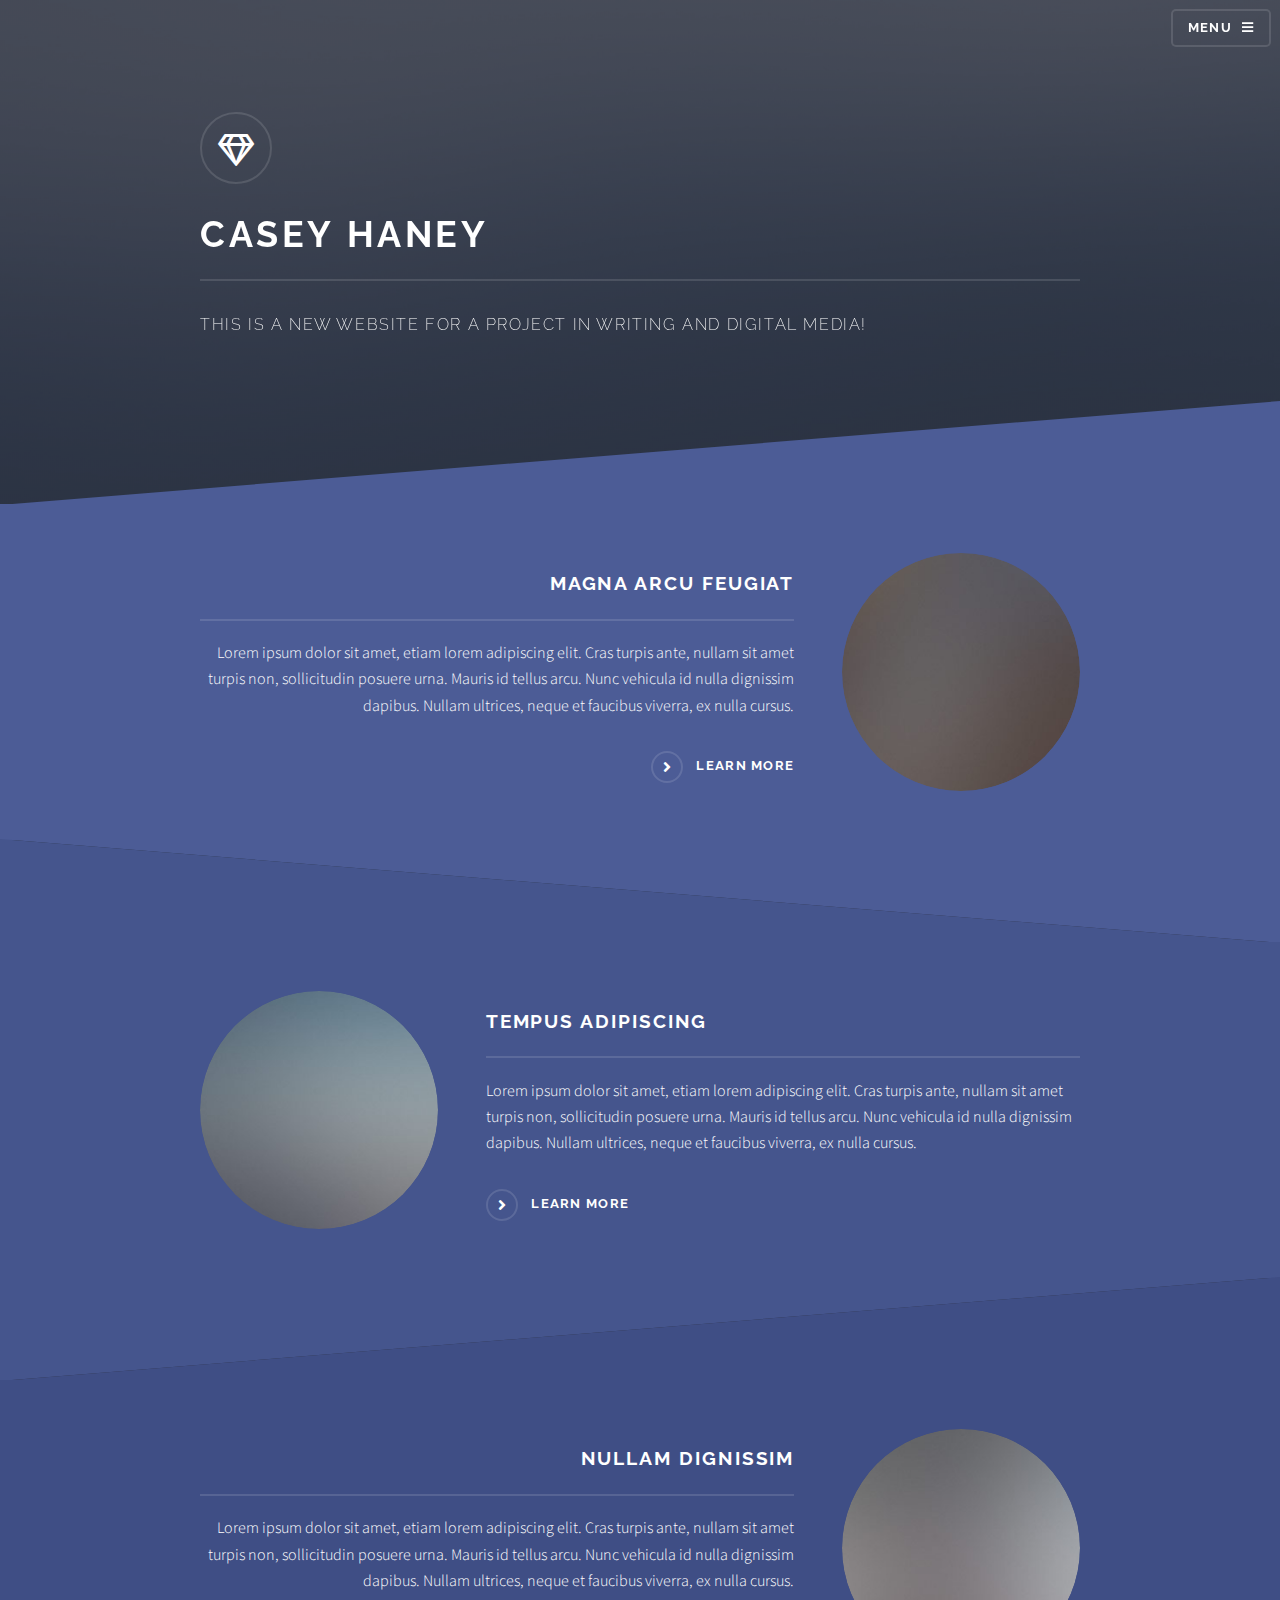
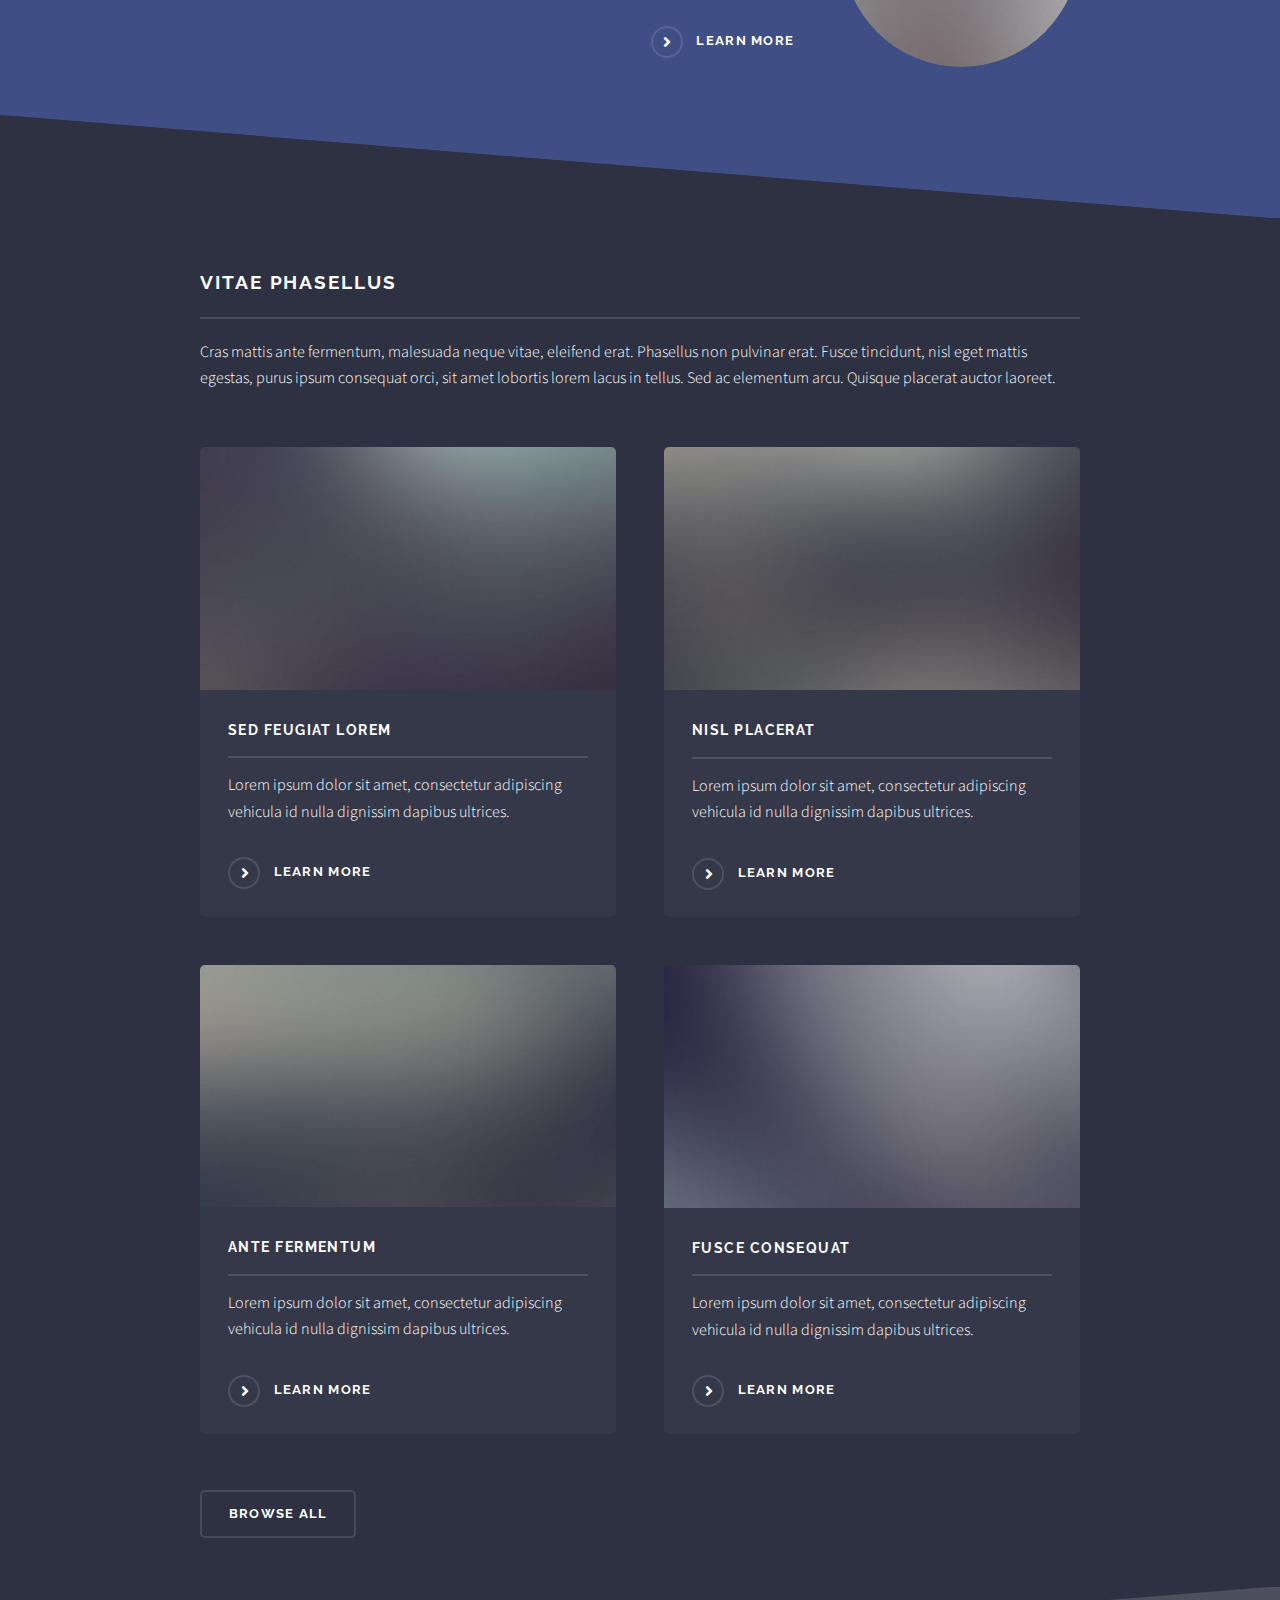
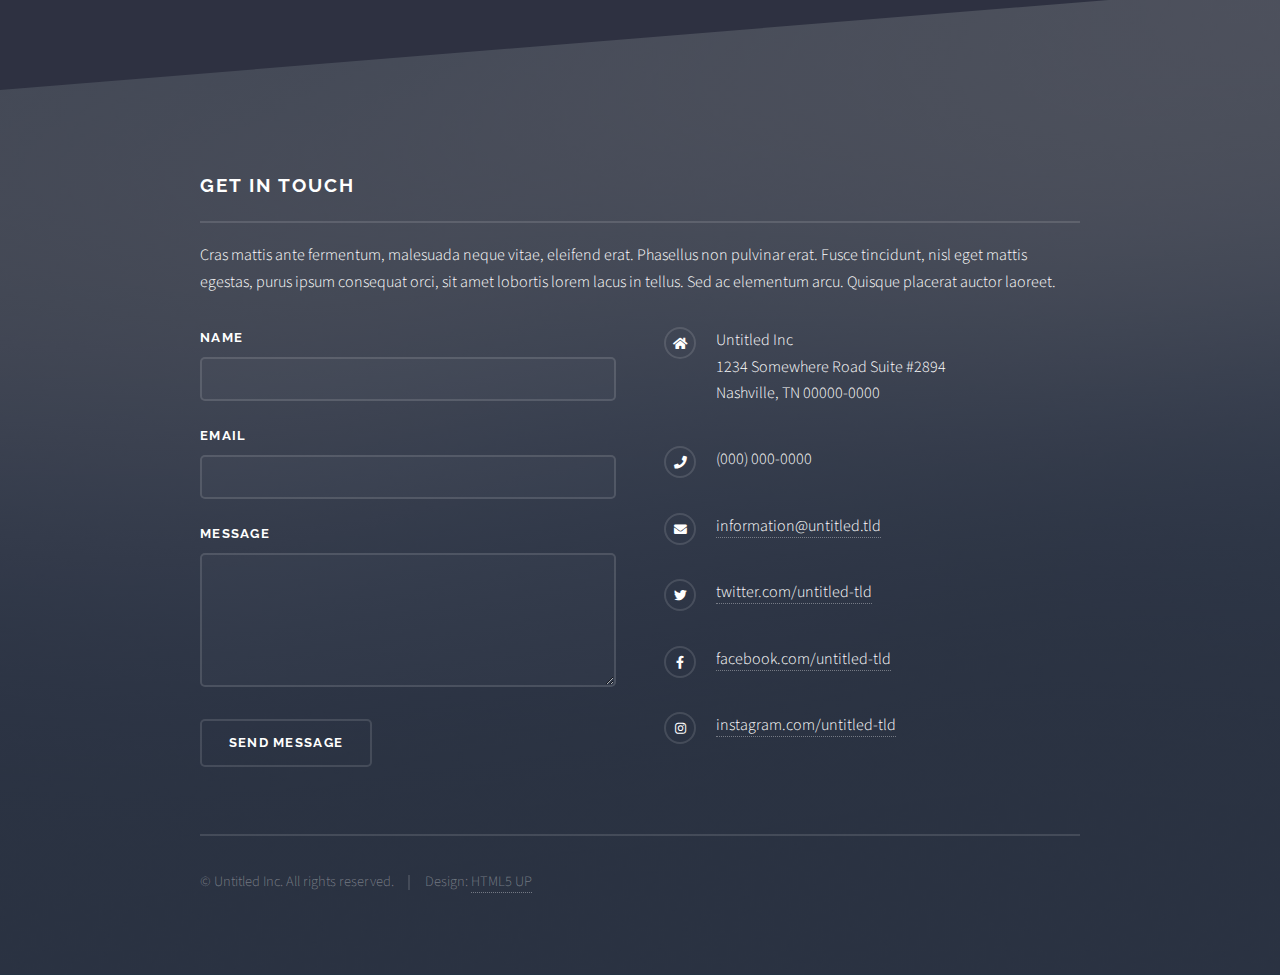
==== index.html @ 06f614eb "Playing around with adding text to the page." ====
<!DOCTYPE HTML>
<!--
	Solid State by HTML5 UP
	html5up.net | @ajlkn
	Free for personal and commercial use under the CCA 3.0 license (html5up.net/license)
-->
<html>
	<head>
		<title>Casey Haney</title>
		<meta charset="utf-8" />
		<meta name="viewport" content="width=device-width, initial-scale=1, user-scalable=no" />
		<link rel="stylesheet" href="assets/css/main.css" />
		<noscript><link rel="stylesheet" href="assets/css/noscript.css" /></noscript>
	</head>
	<body class="is-preload">

		<!-- Page Wrapper -->
			<div id="page-wrapper">

				<!-- Header -->
					<header id="header" class="alt">
						<h1><a href="index.html">Solid State</a></h1>
						<nav>
							<a href="#menu">Menu</a>
						</nav>
					</header>

				<!-- Menu -->
					<nav id="menu">
						<div class="inner">
							<h2>Menu</h2>
							<ul class="links">
								<li><a href="index.html">Home</a></li>
								<li><a href="generic.html">Generic</a></li>
								<li><a href="elements.html">Elements</a></li>
								<li><a href="#">Log In</a></li>
								<li><a href="#">Sign Up</a></li>
							</ul>
							<a href="#" class="close">Close</a>
						</div>
					</nav>

				<!-- Banner -->
					<section id="banner">
						<div class="inner">
							<div class="logo"><span class="icon fa-gem"></span></div>
							<h2>Casey Haney</h2>
							<p>This is a new website for a project in Writing and Digital Media!</p>
						</div>
					</section>

				<!-- Wrapper -->
					<section id="wrapper">

						<!-- One -->
							<section id="one" class="wrapper spotlight style1">
								<div class="inner">
									<a href="#" class="image"><img src="images/pic01.jpg" alt="" /></a>
									<div class="content">
										<h2 class="major">Magna arcu feugiat</h2>
										<p>Lorem ipsum dolor sit amet, etiam lorem adipiscing elit. Cras turpis ante, nullam sit amet turpis non, sollicitudin posuere urna. Mauris id tellus arcu. Nunc vehicula id nulla dignissim dapibus. Nullam ultrices, neque et faucibus viverra, ex nulla cursus.</p>
										<a href="#" class="special">Learn more</a>
									</div>
								</div>
							</section>

						<!-- Two -->
							<section id="two" class="wrapper alt spotlight style2">
								<div class="inner">
									<a href="#" class="image"><img src="images/pic02.jpg" alt="" /></a>
									<div class="content">
										<h2 class="major">Tempus adipiscing</h2>
										<p>Lorem ipsum dolor sit amet, etiam lorem adipiscing elit. Cras turpis ante, nullam sit amet turpis non, sollicitudin posuere urna. Mauris id tellus arcu. Nunc vehicula id nulla dignissim dapibus. Nullam ultrices, neque et faucibus viverra, ex nulla cursus.</p>
										<a href="#" class="special">Learn more</a>
									</div>
								</div>
							</section>

						<!-- Three -->
							<section id="three" class="wrapper spotlight style3">
								<div class="inner">
									<a href="#" class="image"><img src="images/pic03.jpg" alt="" /></a>
									<div class="content">
										<h2 class="major">Nullam dignissim</h2>
										<p>Lorem ipsum dolor sit amet, etiam lorem adipiscing elit. Cras turpis ante, nullam sit amet turpis non, sollicitudin posuere urna. Mauris id tellus arcu. Nunc vehicula id nulla dignissim dapibus. Nullam ultrices, neque et faucibus viverra, ex nulla cursus.</p>
										<a href="#" class="special">Learn more</a>
									</div>
								</div>
							</section>

						<!-- Four -->
							<section id="four" class="wrapper alt style1">
								<div class="inner">
									<h2 class="major">Vitae phasellus</h2>
									<p>Cras mattis ante fermentum, malesuada neque vitae, eleifend erat. Phasellus non pulvinar erat. Fusce tincidunt, nisl eget mattis egestas, purus ipsum consequat orci, sit amet lobortis lorem lacus in tellus. Sed ac elementum arcu. Quisque placerat auctor laoreet.</p>
									<section class="features">
										<article>
											<a href="#" class="image"><img src="images/pic04.jpg" alt="" /></a>
											<h3 class="major">Sed feugiat lorem</h3>
											<p>Lorem ipsum dolor sit amet, consectetur adipiscing vehicula id nulla dignissim dapibus ultrices.</p>
											<a href="#" class="special">Learn more</a>
										</article>
										<article>
											<a href="#" class="image"><img src="images/pic05.jpg" alt="" /></a>
											<h3 class="major">Nisl placerat</h3>
											<p>Lorem ipsum dolor sit amet, consectetur adipiscing vehicula id nulla dignissim dapibus ultrices.</p>
											<a href="#" class="special">Learn more</a>
										</article>
										<article>
											<a href="#" class="image"><img src="images/pic06.jpg" alt="" /></a>
											<h3 class="major">Ante fermentum</h3>
											<p>Lorem ipsum dolor sit amet, consectetur adipiscing vehicula id nulla dignissim dapibus ultrices.</p>
											<a href="#" class="special">Learn more</a>
										</article>
										<article>
											<a href="#" class="image"><img src="images/pic07.jpg" alt="" /></a>
											<h3 class="major">Fusce consequat</h3>
											<p>Lorem ipsum dolor sit amet, consectetur adipiscing vehicula id nulla dignissim dapibus ultrices.</p>
											<a href="#" class="special">Learn more</a>
										</article>
									</section>
									<ul class="actions">
										<li><a href="#" class="button">Browse All</a></li>
									</ul>
								</div>
							</section>

					</section>

				<!-- Footer -->
					<section id="footer">
						<div class="inner">
							<h2 class="major">Get in touch</h2>
							<p>Cras mattis ante fermentum, malesuada neque vitae, eleifend erat. Phasellus non pulvinar erat. Fusce tincidunt, nisl eget mattis egestas, purus ipsum consequat orci, sit amet lobortis lorem lacus in tellus. Sed ac elementum arcu. Quisque placerat auctor laoreet.</p>
							<form method="post" action="#">
								<div class="fields">
									<div class="field">
										<label for="name">Name</label>
										<input type="text" name="name" id="name" />
									</div>
									<div class="field">
										<label for="email">Email</label>
										<input type="email" name="email" id="email" />
									</div>
									<div class="field">
										<label for="message">Message</label>
										<textarea name="message" id="message" rows="4"></textarea>
									</div>
								</div>
								<ul class="actions">
									<li><input type="submit" value="Send Message" /></li>
								</ul>
							</form>
							<ul class="contact">
								<li class="icon solid fa-home">
									Untitled Inc<br />
									1234 Somewhere Road Suite #2894<br />
									Nashville, TN 00000-0000
								</li>
								<li class="icon solid fa-phone">(000) 000-0000</li>
								<li class="icon solid fa-envelope"><a href="#">information@untitled.tld</a></li>
								<li class="icon brands fa-twitter"><a href="#">twitter.com/untitled-tld</a></li>
								<li class="icon brands fa-facebook-f"><a href="#">facebook.com/untitled-tld</a></li>
								<li class="icon brands fa-instagram"><a href="#">instagram.com/untitled-tld</a></li>
							</ul>
							<ul class="copyright">
								<li>&copy; Untitled Inc. All rights reserved.</li><li>Design: <a href="http://html5up.net">HTML5 UP</a></li>
							</ul>
						</div>
					</section>

			</div>

		<!-- Scripts -->
			<script src="assets/js/jquery.min.js"></script>
			<script src="assets/js/jquery.scrollex.min.js"></script>
			<script src="assets/js/browser.min.js"></script>
			<script src="assets/js/breakpoints.min.js"></script>
			<script src="assets/js/util.js"></script>
			<script src="assets/js/main.js"></script>

	</body>
</html>
---- assets/css/main.css ----
@import url(fontawesome-all.min.css);
@import url("https://fonts.googleapis.com/css?family=Raleway:200,700|Source+Sans+Pro:300,600,300italic,600italic");

/*
	Solid State by HTML5 UP
	html5up.net | @ajlkn
	Free for personal and commercial use under the CCA 3.0 license (html5up.net/license)
*/

html, body, div, span, applet, object,
iframe, h1, h2, h3, h4, h5, h6, p, blockquote,
pre, a, abbr, acronym, address, big, cite,
code, del, dfn, em, img, ins, kbd, q, s, samp,
small, strike, strong, sub, sup, tt, var, b,
u, i, center, dl, dt, dd, ol, ul, li, fieldset,
form, label, legend, table, caption, tbody,
tfoot, thead, tr, th, td, article, aside,
canvas, details, embed, figure, figcaption,
footer, header, hgroup, menu, nav, output, ruby,
section, summary, time, mark, audio, video {
	margin: 0;
	padding: 0;
	border: 0;
	font-size: 100%;
	font: inherit;
	vertical-align: baseline;}

article, aside, details, figcaption, figure,
footer, header, hgroup, menu, nav, section {
	display: block;}

body {
	line-height: 1;
}

ol, ul {
	list-style: none;
}

blockquote, q {
	quotes: none;
}

	blockquote:before, blockquote:after, q:before, q:after {
		content: '';
		content: none;
	}

table {
	border-collapse: collapse;
	border-spacing: 0;
}

body {
	-webkit-text-size-adjust: none;
}

mark {
	background-color: transparent;
	color: inherit;
}

input::-moz-focus-inner {
	border: 0;
	padding: 0;
}

input, select, textarea {
	-moz-appearance: none;
	-webkit-appearance: none;
	-ms-appearance: none;
	appearance: none;
}

/* Basic */

	@-ms-viewport {
		width: device-width;
	}

	body {
		-ms-overflow-style: scrollbar;
	}

	@media screen and (max-width: 480px) {

		html, body {
			min-width: 320px;
		}

	}

	html {
		box-sizing: border-box;
	}

	*, *:before, *:after {
		box-sizing: inherit;
	}

	body {
		background-color: #2e3141;
		background-image: linear-gradient(to top, rgba(46, 49, 65, 0.8), rgba(46, 49, 65, 0.8)), url("../../images/bg.jpg");
		background-size: auto, cover;
		background-attachment: fixed, fixed;
		background-position: center, center;
	}

		body.is-preload *, body.is-preload *:before, body.is-preload *:after {
			-moz-animation: none !important;
			-webkit-animation: none !important;
			-ms-animation: none !important;
			animation: none !important;
			-moz-transition: none !important;
			-webkit-transition: none !important;
			-ms-transition: none !important;
			transition: none !important;
		}

/* Type */

	body, input, select, textarea {
		color: #ffffff;
		font-family: "Source Sans Pro", Helvetica, sans-serif;
		font-size: 16.5pt;
		font-weight: 300;
		line-height: 1.65;
	}

		@media screen and (max-width: 1680px) {

			body, input, select, textarea {
				font-size: 13pt;
			}

		}

		@media screen and (max-width: 1280px) {

			body, input, select, textarea {
				font-size: 12pt;
			}

		}

		@media screen and (max-width: 980px) {

			body, input, select, textarea {
				font-size: 12pt;
			}

		}

		@media screen and (max-width: 736px) {

			body, input, select, textarea {
				font-size: 12pt;
			}

		}

		@media screen and (max-width: 480px) {

			body, input, select, textarea {
				font-size: 12pt;
			}

		}

	a {
		-moz-transition: color 0.2s ease-in-out, border-bottom-color 0.2s ease-in-out;
		-webkit-transition: color 0.2s ease-in-out, border-bottom-color 0.2s ease-in-out;
		-ms-transition: color 0.2s ease-in-out, border-bottom-color 0.2s ease-in-out;
		transition: color 0.2s ease-in-out, border-bottom-color 0.2s ease-in-out;
		border-bottom: dotted 1px rgba(255, 255, 255, 0.35);
		color: #ffffff;
		text-decoration: none;
	}

		a:hover {
			border-bottom-color: transparent;
			color: #ffffff !important;
		}

		a.special:not(.button) {
			text-decoration: none;
			border-bottom: 0;
			display: block;
			font-family: Raleway, Helvetica, sans-serif;
			font-size: 0.8em;
			font-weight: 700;
			letter-spacing: 0.1em;
			margin: 0 0 2em 0;
			text-transform: uppercase;
		}

			a.special:not(.button):before {
				-moz-osx-font-smoothing: grayscale;
				-webkit-font-smoothing: antialiased;
				display: inline-block;
				font-style: normal;
				font-variant: normal;
				text-rendering: auto;
				line-height: 1;
				text-transform: none !important;
				font-family: 'Font Awesome 5 Free';
				font-weight: 900;
			}

			a.special:not(.button):before {
				-moz-transition: background-color 0.2s ease-in-out;
				-webkit-transition: background-color 0.2s ease-in-out;
				-ms-transition: background-color 0.2s ease-in-out;
				transition: background-color 0.2s ease-in-out;
				border-radius: 100%;
				border: solid 2px rgba(255, 255, 255, 0.125);
				content: '\f105';
				display: inline-block;
				font-size: 1.25em;
				height: 2em;
				line-height: 1.75em;
				margin-right: 0.85em;
				text-align: center;
				text-indent: 0.15em;
				vertical-align: middle;
				width: 2em;
			}

			a.special:not(.button):hover:before {
				background-color: rgba(255, 255, 255, 0.025);
			}

			a.special:not(.button):active:before {
				background-color: rgba(255, 255, 255, 0.075);
			}

	strong, b {
		color: #ffffff;
		font-weight: 600;
	}

	em, i {
		font-style: italic;
	}

	p {
		margin: 0 0 2em 0;
	}

	h1, h2, h3, h4, h5, h6 {
		color: #ffffff;
		font-family: Raleway, Helvetica, sans-serif;
		font-weight: 700;
		letter-spacing: 0.1em;
		margin: 0 0 1em 0;
		text-transform: uppercase;
	}

		h1 a, h2 a, h3 a, h4 a, h5 a, h6 a {
			color: inherit;
			text-decoration: none;
			border-bottom: 0;
		}

		h1 span, h2 span, h3 span, h4 span, h5 span, h6 span {
			font-weight: 200;
		}

		h1.major, h2.major, h3.major, h4.major, h5.major, h6.major {
			padding-bottom: 1em;
			border-bottom: solid 2px rgba(255, 255, 255, 0.125);
		}

	h2 {
		font-size: 1.2em;
	}

	h3 {
		font-size: 0.9em;
	}

	h4 {
		font-size: 0.7em;
	}

	h5 {
		font-size: 0.7em;
	}

	h6 {
		font-size: 0.7em;
	}

	@media screen and (max-width: 736px) {

		h2 {
			font-size: 1em;
		}

		h3 {
			font-size: 0.8em;
		}

	}

	sub {
		font-size: 0.8em;
		position: relative;
		top: 0.5em;
	}

	sup {
		font-size: 0.8em;
		position: relative;
		top: -0.5em;
	}

	blockquote {
		border-left: solid 4px rgba(255, 255, 255, 0.125);
		font-style: italic;
		margin: 0 0 2em 0;
		padding: 0.5em 0 0.5em 2em;
	}

	code {
		background: rgba(255, 255, 255, 0.025);
		border-radius: 5px;
		border: solid 2px rgba(255, 255, 255, 0.125);
		font-family: "Courier New", monospace;
		font-size: 0.9em;
		margin: 0 0.25em;
		padding: 0.25em 0.65em;
	}

	pre {
		-webkit-overflow-scrolling: touch;
		font-family: "Courier New", monospace;
		font-size: 0.9em;
		margin: 0 0 2em 0;
	}

		pre code {
			display: block;
			line-height: 1.75em;
			padding: 1em 1.5em;
			overflow-x: auto;
		}

	hr {
		border: 0;
		border-bottom: solid 2px rgba(255, 255, 255, 0.125);
		margin: 2.5em 0;
	}

		hr.major {
			margin: 4em 0;
		}

	.align-left {
		text-align: left;
	}

	.align-center {
		text-align: center;
	}

	.align-right {
		text-align: right;
	}

/* Row */

	.row {
		display: flex;
		flex-wrap: wrap;
		box-sizing: border-box;
		align-items: stretch;
	}

		.row > * {
			box-sizing: border-box;
		}

		.row.gtr-uniform > * > :last-child {
			margin-bottom: 0;
		}

		.row.aln-left {
			justify-content: flex-start;
		}

		.row.aln-center {
			justify-content: center;
		}

		.row.aln-right {
			justify-content: flex-end;
		}

		.row.aln-top {
			align-items: flex-start;
		}

		.row.aln-middle {
			align-items: center;
		}

		.row.aln-bottom {
			align-items: flex-end;
		}

		.row > .imp {
			order: -1;
		}

		.row > .col-1 {
			width: 8.33333%;
		}

		.row > .off-1 {
			margin-left: 8.33333%;
		}

		.row > .col-2 {
			width: 16.66667%;
		}

		.row > .off-2 {
			margin-left: 16.66667%;
		}

		.row > .col-3 {
			width: 25%;
		}

		.row > .off-3 {
			margin-left: 25%;
		}

		.row > .col-4 {
			width: 33.33333%;
		}

		.row > .off-4 {
			margin-left: 33.33333%;
		}

		.row > .col-5 {
			width: 41.66667%;
		}

		.row > .off-5 {
			margin-left: 41.66667%;
		}

		.row > .col-6 {
			width: 50%;
		}

		.row > .off-6 {
			margin-left: 50%;
		}

		.row > .col-7 {
			width: 58.33333%;
		}

		.row > .off-7 {
			margin-left: 58.33333%;
		}

		.row > .col-8 {
			width: 66.66667%;
		}

		.row > .off-8 {
			margin-left: 66.66667%;
		}

		.row > .col-9 {
			width: 75%;
		}

		.row > .off-9 {
			margin-left: 75%;
		}

		.row > .col-10 {
			width: 83.33333%;
		}

		.row > .off-10 {
			margin-left: 83.33333%;
		}

		.row > .col-11 {
			width: 91.66667%;
		}

		.row > .off-11 {
			margin-left: 91.66667%;
		}

		.row > .col-12 {
			width: 100%;
		}

		.row > .off-12 {
			margin-left: 100%;
		}

		.row.gtr-0 {
			margin-top: 0;
			margin-left: 0em;
		}

			.row.gtr-0 > * {
				padding: 0 0 0 0em;
			}

			.row.gtr-0.gtr-uniform {
				margin-top: 0em;
			}

				.row.gtr-0.gtr-uniform > * {
					padding-top: 0em;
				}

		.row.gtr-25 {
			margin-top: 0;
			margin-left: -0.4375em;
		}

			.row.gtr-25 > * {
				padding: 0 0 0 0.4375em;
			}

			.row.gtr-25.gtr-uniform {
				margin-top: -0.4375em;
			}

				.row.gtr-25.gtr-uniform > * {
					padding-top: 0.4375em;
				}

		.row.gtr-50 {
			margin-top: 0;
			margin-left: -0.875em;
		}

			.row.gtr-50 > * {
				padding: 0 0 0 0.875em;
			}

			.row.gtr-50.gtr-uniform {
				margin-top: -0.875em;
			}

				.row.gtr-50.gtr-uniform > * {
					padding-top: 0.875em;
				}

		.row {
			margin-top: 0;
			margin-left: -1.75em;
		}

			.row > * {
				padding: 0 0 0 1.75em;
			}

			.row.gtr-uniform {
				margin-top: -1.75em;
			}

				.row.gtr-uniform > * {
					padding-top: 1.75em;
				}

		.row.gtr-150 {
			margin-top: 0;
			margin-left: -2.625em;
		}

			.row.gtr-150 > * {
				padding: 0 0 0 2.625em;
			}

			.row.gtr-150.gtr-uniform {
				margin-top: -2.625em;
			}

				.row.gtr-150.gtr-uniform > * {
					padding-top: 2.625em;
				}

		.row.gtr-200 {
			margin-top: 0;
			margin-left: -3.5em;
		}

			.row.gtr-200 > * {
				padding: 0 0 0 3.5em;
			}

			.row.gtr-200.gtr-uniform {
				margin-top: -3.5em;
			}

				.row.gtr-200.gtr-uniform > * {
					padding-top: 3.5em;
				}

		@media screen and (max-width: 1680px) {

			.row {
				display: flex;
				flex-wrap: wrap;
				box-sizing: border-box;
				align-items: stretch;
			}

				.row > * {
					box-sizing: border-box;
				}

				.row.gtr-uniform > * > :last-child {
					margin-bottom: 0;
				}

				.row.aln-left {
					justify-content: flex-start;
				}

				.row.aln-center {
					justify-content: center;
				}

				.row.aln-right {
					justify-content: flex-end;
				}

				.row.aln-top {
					align-items: flex-start;
				}

				.row.aln-middle {
					align-items: center;
				}

				.row.aln-bottom {
					align-items: flex-end;
				}

				.row > .imp-xlarge {
					order: -1;
				}

				.row > .col-1-xlarge {
					width: 8.33333%;
				}

				.row > .off-1-xlarge {
					margin-left: 8.33333%;
				}

				.row > .col-2-xlarge {
					width: 16.66667%;
				}

				.row > .off-2-xlarge {
					margin-left: 16.66667%;
				}

				.row > .col-3-xlarge {
					width: 25%;
				}

				.row > .off-3-xlarge {
					margin-left: 25%;
				}

				.row > .col-4-xlarge {
					width: 33.33333%;
				}

				.row > .off-4-xlarge {
					margin-left: 33.33333%;
				}

				.row > .col-5-xlarge {
					width: 41.66667%;
				}

				.row > .off-5-xlarge {
					margin-left: 41.66667%;
				}

				.row > .col-6-xlarge {
					width: 50%;
				}

				.row > .off-6-xlarge {
					margin-left: 50%;
				}

				.row > .col-7-xlarge {
					width: 58.33333%;
				}

				.row > .off-7-xlarge {
					margin-left: 58.33333%;
				}

				.row > .col-8-xlarge {
					width: 66.66667%;
				}

				.row > .off-8-xlarge {
					margin-left: 66.66667%;
				}

				.row > .col-9-xlarge {
					width: 75%;
				}

				.row > .off-9-xlarge {
					margin-left: 75%;
				}

				.row > .col-10-xlarge {
					width: 83.33333%;
				}

				.row > .off-10-xlarge {
					margin-left: 83.33333%;
				}

				.row > .col-11-xlarge {
					width: 91.66667%;
				}

				.row > .off-11-xlarge {
					margin-left: 91.66667%;
				}

				.row > .col-12-xlarge {
					width: 100%;
				}

				.row > .off-12-xlarge {
					margin-left: 100%;
				}

				.row.gtr-0 {
					margin-top: 0;
					margin-left: 0em;
				}

					.row.gtr-0 > * {
						padding: 0 0 0 0em;
					}

					.row.gtr-0.gtr-uniform {
						margin-top: 0em;
					}

						.row.gtr-0.gtr-uniform > * {
							padding-top: 0em;
						}

				.row.gtr-25 {
					margin-top: 0;
					margin-left: -0.4375em;
				}

					.row.gtr-25 > * {
						padding: 0 0 0 0.4375em;
					}

					.row.gtr-25.gtr-uniform {
						margin-top: -0.4375em;
					}

						.row.gtr-25.gtr-uniform > * {
							padding-top: 0.4375em;
						}

				.row.gtr-50 {
					margin-top: 0;
					margin-left: -0.875em;
				}

					.row.gtr-50 > * {
						padding: 0 0 0 0.875em;
					}

					.row.gtr-50.gtr-uniform {
						margin-top: -0.875em;
					}

						.row.gtr-50.gtr-uniform > * {
							padding-top: 0.875em;
						}

				.row {
					margin-top: 0;
					margin-left: -1.75em;
				}

					.row > * {
						padding: 0 0 0 1.75em;
					}

					.row.gtr-uniform {
						margin-top: -1.75em;
					}

						.row.gtr-uniform > * {
							padding-top: 1.75em;
						}

				.row.gtr-150 {
					margin-top: 0;
					margin-left: -2.625em;
				}

					.row.gtr-150 > * {
						padding: 0 0 0 2.625em;
					}

					.row.gtr-150.gtr-uniform {
						margin-top: -2.625em;
					}

						.row.gtr-150.gtr-uniform > * {
							padding-top: 2.625em;
						}

				.row.gtr-200 {
					margin-top: 0;
					margin-left: -3.5em;
				}

					.row.gtr-200 > * {
						padding: 0 0 0 3.5em;
					}

					.row.gtr-200.gtr-uniform {
						margin-top: -3.5em;
					}

						.row.gtr-200.gtr-uniform > * {
							padding-top: 3.5em;
						}

		}

		@media screen and (max-width: 1280px) {

			.row {
				display: flex;
				flex-wrap: wrap;
				box-sizing: border-box;
				align-items: stretch;
			}

				.row > * {
					box-sizing: border-box;
				}

				.row.gtr-uniform > * > :last-child {
					margin-bottom: 0;
				}

				.row.aln-left {
					justify-content: flex-start;
				}

				.row.aln-center {
					justify-content: center;
				}

				.row.aln-right {
					justify-content: flex-end;
				}

				.row.aln-top {
					align-items: flex-start;
				}

				.row.aln-middle {
					align-items: center;
				}

				.row.aln-bottom {
					align-items: flex-end;
				}

				.row > .imp-large {
					order: -1;
				}

				.row > .col-1-large {
					width: 8.33333%;
				}

				.row > .off-1-large {
					margin-left: 8.33333%;
				}

				.row > .col-2-large {
					width: 16.66667%;
				}

				.row > .off-2-large {
					margin-left: 16.66667%;
				}

				.row > .col-3-large {
					width: 25%;
				}

				.row > .off-3-large {
					margin-left: 25%;
				}

				.row > .col-4-large {
					width: 33.33333%;
				}

				.row > .off-4-large {
					margin-left: 33.33333%;
				}

				.row > .col-5-large {
					width: 41.66667%;
				}

				.row > .off-5-large {
					margin-left: 41.66667%;
				}

				.row > .col-6-large {
					width: 50%;
				}

				.row > .off-6-large {
					margin-left: 50%;
				}

				.row > .col-7-large {
					width: 58.33333%;
				}

				.row > .off-7-large {
					margin-left: 58.33333%;
				}

				.row > .col-8-large {
					width: 66.66667%;
				}

				.row > .off-8-large {
					margin-left: 66.66667%;
				}

				.row > .col-9-large {
					width: 75%;
				}

				.row > .off-9-large {
					margin-left: 75%;
				}

				.row > .col-10-large {
					width: 83.33333%;
				}

				.row > .off-10-large {
					margin-left: 83.33333%;
				}

				.row > .col-11-large {
					width: 91.66667%;
				}

				.row > .off-11-large {
					margin-left: 91.66667%;
				}

				.row > .col-12-large {
					width: 100%;
				}

				.row > .off-12-large {
					margin-left: 100%;
				}

				.row.gtr-0 {
					margin-top: 0;
					margin-left: 0em;
				}

					.row.gtr-0 > * {
						padding: 0 0 0 0em;
					}

					.row.gtr-0.gtr-uniform {
						margin-top: 0em;
					}

						.row.gtr-0.gtr-uniform > * {
							padding-top: 0em;
						}

				.row.gtr-25 {
					margin-top: 0;
					margin-left: -0.4375em;
				}

					.row.gtr-25 > * {
						padding: 0 0 0 0.4375em;
					}

					.row.gtr-25.gtr-uniform {
						margin-top: -0.4375em;
					}

						.row.gtr-25.gtr-uniform > * {
							padding-top: 0.4375em;
						}

				.row.gtr-50 {
					margin-top: 0;
					margin-left: -0.875em;
				}

					.row.gtr-50 > * {
						padding: 0 0 0 0.875em;
					}

					.row.gtr-50.gtr-uniform {
						margin-top: -0.875em;
					}

						.row.gtr-50.gtr-uniform > * {
							padding-top: 0.875em;
						}

				.row {
					margin-top: 0;
					margin-left: -1.75em;
				}

					.row > * {
						padding: 0 0 0 1.75em;
					}

					.row.gtr-uniform {
						margin-top: -1.75em;
					}

						.row.gtr-uniform > * {
							padding-top: 1.75em;
						}

				.row.gtr-150 {
					margin-top: 0;
					margin-left: -2.625em;
				}

					.row.gtr-150 > * {
						padding: 0 0 0 2.625em;
					}

					.row.gtr-150.gtr-uniform {
						margin-top: -2.625em;
					}

						.row.gtr-150.gtr-uniform > * {
							padding-top: 2.625em;
						}

				.row.gtr-200 {
					margin-top: 0;
					margin-left: -3.5em;
				}

					.row.gtr-200 > * {
						padding: 0 0 0 3.5em;
					}

					.row.gtr-200.gtr-uniform {
						margin-top: -3.5em;
					}

						.row.gtr-200.gtr-uniform > * {
							padding-top: 3.5em;
						}

		}

		@media screen and (max-width: 980px) {

			.row {
				display: flex;
				flex-wrap: wrap;
				box-sizing: border-box;
				align-items: stretch;
			}

				.row > * {
					box-sizing: border-box;
				}

				.row.gtr-uniform > * > :last-child {
					margin-bottom: 0;
				}

				.row.aln-left {
					justify-content: flex-start;
				}

				.row.aln-center {
					justify-content: center;
				}

				.row.aln-right {
					justify-content: flex-end;
				}

				.row.aln-top {
					align-items: flex-start;
				}

				.row.aln-middle {
					align-items: center;
				}

				.row.aln-bottom {
					align-items: flex-end;
				}

				.row > .imp-medium {
					order: -1;
				}

				.row > .col-1-medium {
					width: 8.33333%;
				}

				.row > .off-1-medium {
					margin-left: 8.33333%;
				}

				.row > .col-2-medium {
					width: 16.66667%;
				}

				.row > .off-2-medium {
					margin-left: 16.66667%;
				}

				.row > .col-3-medium {
					width: 25%;
				}

				.row > .off-3-medium {
					margin-left: 25%;
				}

				.row > .col-4-medium {
					width: 33.33333%;
				}

				.row > .off-4-medium {
					margin-left: 33.33333%;
				}

				.row > .col-5-medium {
					width: 41.66667%;
				}

				.row > .off-5-medium {
					margin-left: 41.66667%;
				}

				.row > .col-6-medium {
					width: 50%;
				}

				.row > .off-6-medium {
					margin-left: 50%;
				}

				.row > .col-7-medium {
					width: 58.33333%;
				}

				.row > .off-7-medium {
					margin-left: 58.33333%;
				}

				.row > .col-8-medium {
					width: 66.66667%;
				}

				.row > .off-8-medium {
					margin-left: 66.66667%;
				}

				.row > .col-9-medium {
					width: 75%;
				}

				.row > .off-9-medium {
					margin-left: 75%;
				}

				.row > .col-10-medium {
					width: 83.33333%;
				}

				.row > .off-10-medium {
					margin-left: 83.33333%;
				}

				.row > .col-11-medium {
					width: 91.66667%;
				}

				.row > .off-11-medium {
					margin-left: 91.66667%;
				}

				.row > .col-12-medium {
					width: 100%;
				}

				.row > .off-12-medium {
					margin-left: 100%;
				}

				.row.gtr-0 {
					margin-top: 0;
					margin-left: 0em;
				}

					.row.gtr-0 > * {
						padding: 0 0 0 0em;
					}

					.row.gtr-0.gtr-uniform {
						margin-top: 0em;
					}

						.row.gtr-0.gtr-uniform > * {
							padding-top: 0em;
						}

				.row.gtr-25 {
					margin-top: 0;
					margin-left: -0.4375em;
				}

					.row.gtr-25 > * {
						padding: 0 0 0 0.4375em;
					}

					.row.gtr-25.gtr-uniform {
						margin-top: -0.4375em;
					}

						.row.gtr-25.gtr-uniform > * {
							padding-top: 0.4375em;
						}

				.row.gtr-50 {
					margin-top: 0;
					margin-left: -0.875em;
				}

					.row.gtr-50 > * {
						padding: 0 0 0 0.875em;
					}

					.row.gtr-50.gtr-uniform {
						margin-top: -0.875em;
					}

						.row.gtr-50.gtr-uniform > * {
							padding-top: 0.875em;
						}

				.row {
					margin-top: 0;
					margin-left: -1.75em;
				}

					.row > * {
						padding: 0 0 0 1.75em;
					}

					.row.gtr-uniform {
						margin-top: -1.75em;
					}

						.row.gtr-uniform > * {
							padding-top: 1.75em;
						}

				.row.gtr-150 {
					margin-top: 0;
					margin-left: -2.625em;
				}

					.row.gtr-150 > * {
						padding: 0 0 0 2.625em;
					}

					.row.gtr-150.gtr-uniform {
						margin-top: -2.625em;
					}

						.row.gtr-150.gtr-uniform > * {
							padding-top: 2.625em;
						}

				.row.gtr-200 {
					margin-top: 0;
					margin-left: -3.5em;
				}

					.row.gtr-200 > * {
						padding: 0 0 0 3.5em;
					}

					.row.gtr-200.gtr-uniform {
						margin-top: -3.5em;
					}

						.row.gtr-200.gtr-uniform > * {
							padding-top: 3.5em;
						}

		}

		@media screen and (max-width: 736px) {

			.row {
				display: flex;
				flex-wrap: wrap;
				box-sizing: border-box;
				align-items: stretch;
			}

				.row > * {
					box-sizing: border-box;
				}

				.row.gtr-uniform > * > :last-child {
					margin-bottom: 0;
				}

				.row.aln-left {
					justify-content: flex-start;
				}

				.row.aln-center {
					justify-content: center;
				}

				.row.aln-right {
					justify-content: flex-end;
				}

				.row.aln-top {
					align-items: flex-start;
				}

				.row.aln-middle {
					align-items: center;
				}

				.row.aln-bottom {
					align-items: flex-end;
				}

				.row > .imp-small {
					order: -1;
				}

				.row > .col-1-small {
					width: 8.33333%;
				}

				.row > .off-1-small {
					margin-left: 8.33333%;
				}

				.row > .col-2-small {
					width: 16.66667%;
				}

				.row > .off-2-small {
					margin-left: 16.66667%;
				}

				.row > .col-3-small {
					width: 25%;
				}

				.row > .off-3-small {
					margin-left: 25%;
				}

				.row > .col-4-small {
					width: 33.33333%;
				}

				.row > .off-4-small {
					margin-left: 33.33333%;
				}

				.row > .col-5-small {
					width: 41.66667%;
				}

				.row > .off-5-small {
					margin-left: 41.66667%;
				}

				.row > .col-6-small {
					width: 50%;
				}

				.row > .off-6-small {
					margin-left: 50%;
				}

				.row > .col-7-small {
					width: 58.33333%;
				}

				.row > .off-7-small {
					margin-left: 58.33333%;
				}

				.row > .col-8-small {
					width: 66.66667%;
				}

				.row > .off-8-small {
					margin-left: 66.66667%;
				}

				.row > .col-9-small {
					width: 75%;
				}

				.row > .off-9-small {
					margin-left: 75%;
				}

				.row > .col-10-small {
					width: 83.33333%;
				}

				.row > .off-10-small {
					margin-left: 83.33333%;
				}

				.row > .col-11-small {
					width: 91.66667%;
				}

				.row > .off-11-small {
					margin-left: 91.66667%;
				}

				.row > .col-12-small {
					width: 100%;
				}

				.row > .off-12-small {
					margin-left: 100%;
				}

				.row.gtr-0 {
					margin-top: 0;
					margin-left: 0em;
				}

					.row.gtr-0 > * {
						padding: 0 0 0 0em;
					}

					.row.gtr-0.gtr-uniform {
						margin-top: 0em;
					}

						.row.gtr-0.gtr-uniform > * {
							padding-top: 0em;
						}

				.row.gtr-25 {
					margin-top: 0;
					margin-left: -0.3125em;
				}

					.row.gtr-25 > * {
						padding: 0 0 0 0.3125em;
					}

					.row.gtr-25.gtr-uniform {
						margin-top: -0.3125em;
					}

						.row.gtr-25.gtr-uniform > * {
							padding-top: 0.3125em;
						}

				.row.gtr-50 {
					margin-top: 0;
					margin-left: -0.625em;
				}

					.row.gtr-50 > * {
						padding: 0 0 0 0.625em;
					}

					.row.gtr-50.gtr-uniform {
						margin-top: -0.625em;
					}

						.row.gtr-50.gtr-uniform > * {
							padding-top: 0.625em;
						}

				.row {
					margin-top: 0;
					margin-left: -1.25em;
				}

					.row > * {
						padding: 0 0 0 1.25em;
					}

					.row.gtr-uniform {
						margin-top: -1.25em;
					}

						.row.gtr-uniform > * {
							padding-top: 1.25em;
						}

				.row.gtr-150 {
					margin-top: 0;
					margin-left: -1.875em;
				}

					.row.gtr-150 > * {
						padding: 0 0 0 1.875em;
					}

					.row.gtr-150.gtr-uniform {
						margin-top: -1.875em;
					}

						.row.gtr-150.gtr-uniform > * {
							padding-top: 1.875em;
						}

				.row.gtr-200 {
					margin-top: 0;
					margin-left: -2.5em;
				}

					.row.gtr-200 > * {
						padding: 0 0 0 2.5em;
					}

					.row.gtr-200.gtr-uniform {
						margin-top: -2.5em;
					}

						.row.gtr-200.gtr-uniform > * {
							padding-top: 2.5em;
						}

		}

		@media screen and (max-width: 480px) {

			.row {
				display: flex;
				flex-wrap: wrap;
				box-sizing: border-box;
				align-items: stretch;
			}

				.row > * {
					box-sizing: border-box;
				}

				.row.gtr-uniform > * > :last-child {
					margin-bottom: 0;
				}

				.row.aln-left {
					justify-content: flex-start;
				}

				.row.aln-center {
					justify-content: center;
				}

				.row.aln-right {
					justify-content: flex-end;
				}

				.row.aln-top {
					align-items: flex-start;
				}

				.row.aln-middle {
					align-items: center;
				}

				.row.aln-bottom {
					align-items: flex-end;
				}

				.row > .imp-xsmall {
					order: -1;
				}

				.row > .col-1-xsmall {
					width: 8.33333%;
				}

				.row > .off-1-xsmall {
					margin-left: 8.33333%;
				}

				.row > .col-2-xsmall {
					width: 16.66667%;
				}

				.row > .off-2-xsmall {
					margin-left: 16.66667%;
				}

				.row > .col-3-xsmall {
					width: 25%;
				}

				.row > .off-3-xsmall {
					margin-left: 25%;
				}

				.row > .col-4-xsmall {
					width: 33.33333%;
				}

				.row > .off-4-xsmall {
					margin-left: 33.33333%;
				}

				.row > .col-5-xsmall {
					width: 41.66667%;
				}

				.row > .off-5-xsmall {
					margin-left: 41.66667%;
				}

				.row > .col-6-xsmall {
					width: 50%;
				}

				.row > .off-6-xsmall {
					margin-left: 50%;
				}

				.row > .col-7-xsmall {
					width: 58.33333%;
				}

				.row > .off-7-xsmall {
					margin-left: 58.33333%;
				}

				.row > .col-8-xsmall {
					width: 66.66667%;
				}

				.row > .off-8-xsmall {
					margin-left: 66.66667%;
				}

				.row > .col-9-xsmall {
					width: 75%;
				}

				.row > .off-9-xsmall {
					margin-left: 75%;
				}

				.row > .col-10-xsmall {
					width: 83.33333%;
				}

				.row > .off-10-xsmall {
					margin-left: 83.33333%;
				}

				.row > .col-11-xsmall {
					width: 91.66667%;
				}

				.row > .off-11-xsmall {
					margin-left: 91.66667%;
				}

				.row > .col-12-xsmall {
					width: 100%;
				}

				.row > .off-12-xsmall {
					margin-left: 100%;
				}

				.row.gtr-0 {
					margin-top: 0;
					margin-left: 0em;
				}

					.row.gtr-0 > * {
						padding: 0 0 0 0em;
					}

					.row.gtr-0.gtr-uniform {
						margin-top: 0em;
					}

						.row.gtr-0.gtr-uniform > * {
							padding-top: 0em;
						}

				.row.gtr-25 {
					margin-top: 0;
					margin-left: -0.3125em;
				}

					.row.gtr-25 > * {
						padding: 0 0 0 0.3125em;
					}

					.row.gtr-25.gtr-uniform {
						margin-top: -0.3125em;
					}

						.row.gtr-25.gtr-uniform > * {
							padding-top: 0.3125em;
						}

				.row.gtr-50 {
					margin-top: 0;
					margin-left: -0.625em;
				}

					.row.gtr-50 > * {
						padding: 0 0 0 0.625em;
					}

					.row.gtr-50.gtr-uniform {
						margin-top: -0.625em;
					}

						.row.gtr-50.gtr-uniform > * {
							padding-top: 0.625em;
						}

				.row {
					margin-top: 0;
					margin-left: -1.25em;
				}

					.row > * {
						padding: 0 0 0 1.25em;
					}

					.row.gtr-uniform {
						margin-top: -1.25em;
					}

						.row.gtr-uniform > * {
							padding-top: 1.25em;
						}

				.row.gtr-150 {
					margin-top: 0;
					margin-left: -1.875em;
				}

					.row.gtr-150 > * {
						padding: 0 0 0 1.875em;
					}

					.row.gtr-150.gtr-uniform {
						margin-top: -1.875em;
					}

						.row.gtr-150.gtr-uniform > * {
							padding-top: 1.875em;
						}

				.row.gtr-200 {
					margin-top: 0;
					margin-left: -2.5em;
				}

					.row.gtr-200 > * {
						padding: 0 0 0 2.5em;
					}

					.row.gtr-200.gtr-uniform {
						margin-top: -2.5em;
					}

						.row.gtr-200.gtr-uniform > * {
							padding-top: 2.5em;
						}

		}

		@media screen and (max-width: 360px) {

			.row {
				display: flex;
				flex-wrap: wrap;
				box-sizing: border-box;
				align-items: stretch;
			}

				.row > * {
					box-sizing: border-box;
				}

				.row.gtr-uniform > * > :last-child {
					margin-bottom: 0;
				}

				.row.aln-left {
					justify-content: flex-start;
				}

				.row.aln-center {
					justify-content: center;
				}

				.row.aln-right {
					justify-content: flex-end;
				}

				.row.aln-top {
					align-items: flex-start;
				}

				.row.aln-middle {
					align-items: center;
				}

				.row.aln-bottom {
					align-items: flex-end;
				}

				.row > .imp-xxsmall {
					order: -1;
				}

				.row > .col-1-xxsmall {
					width: 8.33333%;
				}

				.row > .off-1-xxsmall {
					margin-left: 8.33333%;
				}

				.row > .col-2-xxsmall {
					width: 16.66667%;
				}

				.row > .off-2-xxsmall {
					margin-left: 16.66667%;
				}

				.row > .col-3-xxsmall {
					width: 25%;
				}

				.row > .off-3-xxsmall {
					margin-left: 25%;
				}

				.row > .col-4-xxsmall {
					width: 33.33333%;
				}

				.row > .off-4-xxsmall {
					margin-left: 33.33333%;
				}

				.row > .col-5-xxsmall {
					width: 41.66667%;
				}

				.row > .off-5-xxsmall {
					margin-left: 41.66667%;
				}

				.row > .col-6-xxsmall {
					width: 50%;
				}

				.row > .off-6-xxsmall {
					margin-left: 50%;
				}

				.row > .col-7-xxsmall {
					width: 58.33333%;
				}

				.row > .off-7-xxsmall {
					margin-left: 58.33333%;
				}

				.row > .col-8-xxsmall {
					width: 66.66667%;
				}

				.row > .off-8-xxsmall {
					margin-left: 66.66667%;
				}

				.row > .col-9-xxsmall {
					width: 75%;
				}

				.row > .off-9-xxsmall {
					margin-left: 75%;
				}

				.row > .col-10-xxsmall {
					width: 83.33333%;
				}

				.row > .off-10-xxsmall {
					margin-left: 83.33333%;
				}

				.row > .col-11-xxsmall {
					width: 91.66667%;
				}

				.row > .off-11-xxsmall {
					margin-left: 91.66667%;
				}

				.row > .col-12-xxsmall {
					width: 100%;
				}

				.row > .off-12-xxsmall {
					margin-left: 100%;
				}

				.row.gtr-0 {
					margin-top: 0;
					margin-left: 0em;
				}

					.row.gtr-0 > * {
						padding: 0 0 0 0em;
					}

					.row.gtr-0.gtr-uniform {
						margin-top: 0em;
					}

						.row.gtr-0.gtr-uniform > * {
							padding-top: 0em;
						}

				.row.gtr-25 {
					margin-top: 0;
					margin-left: -0.3125em;
				}

					.row.gtr-25 > * {
						padding: 0 0 0 0.3125em;
					}

					.row.gtr-25.gtr-uniform {
						margin-top: -0.3125em;
					}

						.row.gtr-25.gtr-uniform > * {
							padding-top: 0.3125em;
						}

				.row.gtr-50 {
					margin-top: 0;
					margin-left: -0.625em;
				}

					.row.gtr-50 > * {
						padding: 0 0 0 0.625em;
					}

					.row.gtr-50.gtr-uniform {
						margin-top: -0.625em;
					}

						.row.gtr-50.gtr-uniform > * {
							padding-top: 0.625em;
						}

				.row {
					margin-top: 0;
					margin-left: -1.25em;
				}

					.row > * {
						padding: 0 0 0 1.25em;
					}

					.row.gtr-uniform {
						margin-top: -1.25em;
					}

						.row.gtr-uniform > * {
							padding-top: 1.25em;
						}

				.row.gtr-150 {
					margin-top: 0;
					margin-left: -1.875em;
				}

					.row.gtr-150 > * {
						padding: 0 0 0 1.875em;
					}

					.row.gtr-150.gtr-uniform {
						margin-top: -1.875em;
					}

						.row.gtr-150.gtr-uniform > * {
							padding-top: 1.875em;
						}

				.row.gtr-200 {
					margin-top: 0;
					margin-left: -2.5em;
				}

					.row.gtr-200 > * {
						padding: 0 0 0 2.5em;
					}

					.row.gtr-200.gtr-uniform {
						margin-top: -2.5em;
					}

						.row.gtr-200.gtr-uniform > * {
							padding-top: 2.5em;
						}

		}

/* Section/Article */

	section.special, article.special {
		text-align: center;
	}

/* Form */

	form {
		margin: 0 0 2em 0;
	}

		form > :last-child {
			margin-bottom: 0;
		}

		form > .fields {
			display: -moz-flex;
			display: -webkit-flex;
			display: -ms-flex;
			display: flex;
			-moz-flex-wrap: wrap;
			-webkit-flex-wrap: wrap;
			-ms-flex-wrap: wrap;
			flex-wrap: wrap;
			width: calc(100% + 3em);
			margin: -1.5em 0 2em -1.5em;
		}

			form > .fields > .field {
				-moz-flex-grow: 0;
				-webkit-flex-grow: 0;
				-ms-flex-grow: 0;
				flex-grow: 0;
				-moz-flex-shrink: 0;
				-webkit-flex-shrink: 0;
				-ms-flex-shrink: 0;
				flex-shrink: 0;
				padding: 1.5em 0 0 1.5em;
				width: calc(100% - 1.5em);
			}

				form > .fields > .field.half {
					width: calc(50% - 0.75em);
				}

				form > .fields > .field.third {
					width: calc(100%/3 - 0.5em);
				}

				form > .fields > .field.quarter {
					width: calc(25% - 0.375em);
				}

		@media screen and (max-width: 480px) {

			form > .fields {
				width: calc(100% + 3em);
				margin: -1.5em 0 2em -1.5em;
			}

				form > .fields > .field {
					padding: 1.5em 0 0 1.5em;
					width: calc(100% - 1.5em);
				}

					form > .fields > .field.half {
						width: calc(100% - 1.5em);
					}

					form > .fields > .field.third {
						width: calc(100% - 1.5em);
					}

					form > .fields > .field.quarter {
						width: calc(100% - 1.5em);
					}

		}

	label {
		color: #ffffff;
		display: block;
		font-family: Raleway, Helvetica, sans-serif;
		font-size: 0.8em;
		font-weight: 700;
		letter-spacing: 0.1em;
		margin: 0 0 0.7em 0;
		text-transform: uppercase;
	}

	input[type="text"],
	input[type="password"],
	input[type="email"],
	input[type="tel"],
	select,
	textarea {
		-moz-appearance: none;
		-webkit-appearance: none;
		-ms-appearance: none;
		appearance: none;
		background: rgba(255, 255, 255, 0.025);
		border-radius: 5px;
		border: none;
		border: solid 2px rgba(255, 255, 255, 0.125);
		color: inherit;
		display: block;
		outline: 0;
		padding: 0 1em;
		text-decoration: none;
		width: 100%;
	}

		input[type="text"]:invalid,
		input[type="password"]:invalid,
		input[type="email"]:invalid,
		input[type="tel"]:invalid,
		select:invalid,
		textarea:invalid {
			box-shadow: none;
		}

		input[type="text"]:focus,
		input[type="password"]:focus,
		input[type="email"]:focus,
		input[type="tel"]:focus,
		select:focus,
		textarea:focus {
			border-color: #5b6ba6;
		}

	select {
		background-image: url("data:image/svg+xml;charset=utf8,%3Csvg xmlns='http://www.w3.org/2000/svg' width='40' height='40' preserveAspectRatio='none' viewBox='0 0 40 40'%3E%3Cpath d='M9.4,12.3l10.4,10.4l10.4-10.4c0.2-0.2,0.5-0.4,0.9-0.4c0.3,0,0.6,0.1,0.9,0.4l3.3,3.3c0.2,0.2,0.4,0.5,0.4,0.9 c0,0.4-0.1,0.6-0.4,0.9L20.7,31.9c-0.2,0.2-0.5,0.4-0.9,0.4c-0.3,0-0.6-0.1-0.9-0.4L4.3,17.3c-0.2-0.2-0.4-0.5-0.4-0.9 c0-0.4,0.1-0.6,0.4-0.9l3.3-3.3c0.2-0.2,0.5-0.4,0.9-0.4S9.1,12.1,9.4,12.3z' fill='rgba(255, 255, 255, 0.125)' /%3E%3C/svg%3E");
		background-size: 1.25rem;
		background-repeat: no-repeat;
		background-position: calc(100% - 1rem) center;
		height: 2.75em;
		padding-right: 2.75em;
		text-overflow: ellipsis;
	}

		select option {
			color: #ffffff;
			background: #2e3141;
		}

		select:focus::-ms-value {
			background-color: transparent;
		}

		select::-ms-expand {
			display: none;
		}

	input[type="text"],
	input[type="password"],
	input[type="email"],
	select {
		height: 2.75em;
	}

	textarea {
		padding: 0.75em 1em;
	}

	input[type="checkbox"],
	input[type="radio"] {
		-moz-appearance: none;
		-webkit-appearance: none;
		-ms-appearance: none;
		appearance: none;
		display: block;
		float: left;
		margin-right: -2em;
		opacity: 0;
		width: 1em;
		z-index: -1;
	}

		input[type="checkbox"] + label,
		input[type="radio"] + label {
			text-decoration: none;
			color: #ffffff;
			cursor: pointer;
			display: inline-block;
			font-size: 1em;
			font-family: "Source Sans Pro", Helvetica, sans-serif;
			text-transform: none;
			letter-spacing: 0;
			font-weight: 300;
			padding-left: 2.4em;
			padding-right: 0.75em;
			position: relative;
		}

			input[type="checkbox"] + label:before,
			input[type="radio"] + label:before {
				-moz-osx-font-smoothing: grayscale;
				-webkit-font-smoothing: antialiased;
				display: inline-block;
				font-style: normal;
				font-variant: normal;
				text-rendering: auto;
				line-height: 1;
				text-transform: none !important;
				font-family: 'Font Awesome 5 Free';
				font-weight: 900;
			}

			input[type="checkbox"] + label:before,
			input[type="radio"] + label:before {
				background: rgba(255, 255, 255, 0.025);
				border-radius: 5px;
				border: solid 2px rgba(255, 255, 255, 0.125);
				content: '';
				display: inline-block;
				font-size: 0.8em;
				height: 2.0625em;
				left: 0;
				line-height: 2.0625em;
				position: absolute;
				text-align: center;
				top: 0;
				width: 2.0625em;
			}

		input[type="checkbox"]:checked + label:before,
		input[type="radio"]:checked + label:before {
			background: #ffffff;
			border-color: #ffffff;
			content: '\f00c';
			color: #2e3141;
		}

		input[type="checkbox"]:focus + label:before,
		input[type="radio"]:focus + label:before {
			border-color: #4c5c96;
		}

	input[type="checkbox"] + label:before {
		border-radius: 5px;
	}

	input[type="radio"] + label:before {
		border-radius: 100%;
	}

	::-webkit-input-placeholder {
		color: rgba(255, 255, 255, 0.35) !important;
		opacity: 1.0;
	}

	:-moz-placeholder {
		color: rgba(255, 255, 255, 0.35) !important;
		opacity: 1.0;
	}

	::-moz-placeholder {
		color: rgba(255, 255, 255, 0.35) !important;
		opacity: 1.0;
	}

	:-ms-input-placeholder {
		color: rgba(255, 255, 255, 0.35) !important;
		opacity: 1.0;
	}

/* Box */

	.box {
		border-radius: 5px;
		border: solid 2px rgba(255, 255, 255, 0.125);
		margin-bottom: 2em;
		padding: 1.5em;
	}

		.box > :last-child,
		.box > :last-child > :last-child,
		.box > :last-child > :last-child > :last-child {
			margin-bottom: 0;
		}

		.box.alt {
			border: 0;
			border-radius: 0;
			padding: 0;
		}

/* Icon */

	.icon {
		text-decoration: none;
		border-bottom: none;
		position: relative;
	}

		.icon:before {
			-moz-osx-font-smoothing: grayscale;
			-webkit-font-smoothing: antialiased;
			display: inline-block;
			font-style: normal;
			font-variant: normal;
			text-rendering: auto;
			line-height: 1;
			text-transform: none !important;
			font-family: 'Font Awesome 5 Free';
			font-weight: 400;
		}

		.icon > .label {
			display: none;
		}

		.icon:before {
			line-height: inherit;
		}

		.icon.solid:before {
			font-weight: 900;
		}

		.icon.brands:before {
			font-family: 'Font Awesome 5 Brands';
		}

/* Image */

	.image {
		border-radius: 5px;
		border: 0;
		display: inline-block;
		position: relative;
	}

		.image img {
			border-radius: 5px;
			display: block;
		}

		.image.left, .image.right {
			max-width: 40%;
		}

			.image.left img, .image.right img {
				width: 100%;
			}

		.image.left {
			float: left;
			padding: 0 1.5em 1em 0;
			top: 0.25em;
		}

		.image.right {
			float: right;
			padding: 0 0 1em 1.5em;
			top: 0.25em;
		}

		.image.fit {
			display: block;
			margin: 0 0 2em 0;
			width: 100%;
		}

			.image.fit img {
				width: 100%;
			}

		.image.main {
			display: block;
			margin: 0 0 3em 0;
			width: 100%;
		}

			.image.main img {
				width: 100%;
			}

/* List */

	ol {
		list-style: decimal;
		margin: 0 0 2em 0;
		padding-left: 1.25em;
	}

		ol li {
			padding-left: 0.25em;
		}

	ul {
		list-style: disc;
		margin: 0 0 2em 0;
		padding-left: 1em;
	}

		ul li {
			padding-left: 0.5em;
		}

		ul.alt {
			list-style: none;
			padding-left: 0;
		}

			ul.alt li {
				border-top: solid 1px rgba(255, 255, 255, 0.125);
				padding: 0.5em 0;
			}

				ul.alt li:first-child {
					border-top: 0;
					padding-top: 0;
				}

	dl {
		margin: 0 0 2em 0;
	}

		dl dt {
			display: block;
			font-weight: 600;
			margin: 0 0 1em 0;
		}

		dl dd {
			margin-left: 2em;
		}

/* Actions */

	ul.actions {
		display: -moz-flex;
		display: -webkit-flex;
		display: -ms-flex;
		display: flex;
		cursor: default;
		list-style: none;
		margin-left: -1em;
		padding-left: 0;
	}

		ul.actions li {
			padding: 0 0 0 1em;
			vertical-align: middle;
		}

		ul.actions.special {
			-moz-justify-content: center;
			-webkit-justify-content: center;
			-ms-justify-content: center;
			justify-content: center;
			width: 100%;
			margin-left: 0;
		}

			ul.actions.special li:first-child {
				padding-left: 0;
			}

		ul.actions.stacked {
			-moz-flex-direction: column;
			-webkit-flex-direction: column;
			-ms-flex-direction: column;
			flex-direction: column;
			margin-left: 0;
		}

			ul.actions.stacked li {
				padding: 1.3em 0 0 0;
			}

				ul.actions.stacked li:first-child {
					padding-top: 0;
				}

		ul.actions.fit {
			width: calc(100% + 1em);
		}

			ul.actions.fit li {
				-moz-flex-grow: 1;
				-webkit-flex-grow: 1;
				-ms-flex-grow: 1;
				flex-grow: 1;
				-moz-flex-shrink: 1;
				-webkit-flex-shrink: 1;
				-ms-flex-shrink: 1;
				flex-shrink: 1;
				width: 100%;
			}

				ul.actions.fit li > * {
					width: 100%;
				}

			ul.actions.fit.stacked {
				width: 100%;
			}

		@media screen and (max-width: 480px) {

			ul.actions:not(.fixed) {
				-moz-flex-direction: column;
				-webkit-flex-direction: column;
				-ms-flex-direction: column;
				flex-direction: column;
				margin-left: 0;
				width: 100% !important;
			}

				ul.actions:not(.fixed) li {
					-moz-flex-grow: 1;
					-webkit-flex-grow: 1;
					-ms-flex-grow: 1;
					flex-grow: 1;
					-moz-flex-shrink: 1;
					-webkit-flex-shrink: 1;
					-ms-flex-shrink: 1;
					flex-shrink: 1;
					padding: 1em 0 0 0;
					text-align: center;
					width: 100%;
				}

					ul.actions:not(.fixed) li > * {
						width: 100%;
					}

					ul.actions:not(.fixed) li:first-child {
						padding-top: 0;
					}

					ul.actions:not(.fixed) li input[type="submit"],
					ul.actions:not(.fixed) li input[type="reset"],
					ul.actions:not(.fixed) li input[type="button"],
					ul.actions:not(.fixed) li button,
					ul.actions:not(.fixed) li .button {
						width: 100%;
					}

						ul.actions:not(.fixed) li input[type="submit"].icon:before,
						ul.actions:not(.fixed) li input[type="reset"].icon:before,
						ul.actions:not(.fixed) li input[type="button"].icon:before,
						ul.actions:not(.fixed) li button.icon:before,
						ul.actions:not(.fixed) li .button.icon:before {
							margin-left: -0.5rem;
						}

		}

/* Icons */

	ul.icons {
		cursor: default;
		list-style: none;
		padding-left: 0;
	}

		ul.icons li {
			display: inline-block;
			padding: 0 1em 0 0;
		}

			ul.icons li:last-child {
				padding-right: 0;
			}

			ul.icons li .icon:before {
				font-size: 1.25em;
			}

/* Contact */

	ul.contact {
		list-style: none;
		padding: 0;
	}

		ul.contact li {
			text-decoration: none;
			margin: 2.5em 0 0 0;
			padding: 0 0 0 3.25em;
			position: relative;
		}

			ul.contact li:before {
				-moz-osx-font-smoothing: grayscale;
				-webkit-font-smoothing: antialiased;
				display: inline-block;
				font-style: normal;
				font-variant: normal;
				text-rendering: auto;
				line-height: 1;
				text-transform: none !important;
				font-family: 'Font Awesome 5 Free';
				font-weight: 400;
			}

			ul.contact li:before {
				border-radius: 100%;
				border: solid 2px rgba(255, 255, 255, 0.125);
				display: inline-block;
				font-size: 0.8em;
				height: 2.5em;
				left: 0;
				line-height: 2.35em;
				position: absolute;
				text-align: center;
				top: 0;
				width: 2.5em;
			}

			ul.contact li:first-child {
				margin-top: 0;
			}

		@media screen and (max-width: 736px) {

			ul.contact li {
				margin: 1.5em 0 0 0;
			}

		}

/* Pagination */

	ul.pagination {
		cursor: default;
		list-style: none;
		padding-left: 0;
	}

		ul.pagination li {
			display: inline-block;
			padding-left: 0;
			vertical-align: middle;
		}

			ul.pagination li > .page {
				-moz-transition: background-color 0.2s ease-in-out, color 0.2s ease-in-out;
				-webkit-transition: background-color 0.2s ease-in-out, color 0.2s ease-in-out;
				-ms-transition: background-color 0.2s ease-in-out, color 0.2s ease-in-out;
				transition: background-color 0.2s ease-in-out, color 0.2s ease-in-out;
				border-bottom: 0;
				border-radius: 5px;
				display: inline-block;
				height: 1.5em;
				line-height: 1.5em;
				margin: 0 0.125em;
				min-width: 1.5em;
				padding: 0 0.5em;
				text-align: center;
			}

				ul.pagination li > .page:hover {
					background-color: rgba(255, 255, 255, 0.025);
				}

				ul.pagination li > .page.active {
					background-color: #4c5c96;
				}

			ul.pagination li:first-child {
				padding-right: 0.75em;
			}

			ul.pagination li:last-child {
				padding-left: 0.75em;
			}

		@media screen and (max-width: 480px) {

			ul.pagination li:nth-child(n+2):nth-last-child(n+2) {
				display: none;
			}

			ul.pagination li .button {
				width: 100%;
			}

			ul.pagination li:first-child {
				width: calc(50% - 2px);
				text-align: left;
				padding-right: 0.325em;
			}

			ul.pagination li:last-child {
				width: calc(50% - 2px);
				text-align: right;
				padding-left: 0.325em;
			}

		}

/* Table */

	.table-wrapper {
		-webkit-overflow-scrolling: touch;
		overflow-x: auto;
	}

	table {
		margin: 0 0 2em 0;
		width: 100%;
	}

		table tbody tr {
			border: solid 1px rgba(255, 255, 255, 0.125);
			border-left: 0;
			border-right: 0;
		}

			table tbody tr:nth-child(2n + 1) {
				background-color: rgba(255, 255, 255, 0.025);
			}

		table td {
			padding: 0.75em 0.75em;
		}

		table th {
			color: #ffffff;
			font-size: 0.9em;
			font-weight: 600;
			padding: 0 0.75em 0.75em 0.75em;
			text-align: left;
		}

		table thead {
			border-bottom: solid 2px rgba(255, 255, 255, 0.125);
		}

		table tfoot {
			border-top: solid 2px rgba(255, 255, 255, 0.125);
		}

		table.alt {
			border-collapse: separate;
		}

			table.alt tbody tr td {
				border: solid 1px rgba(255, 255, 255, 0.125);
				border-left-width: 0;
				border-top-width: 0;
			}

				table.alt tbody tr td:first-child {
					border-left-width: 1px;
				}

			table.alt tbody tr:first-child td {
				border-top-width: 1px;
			}

			table.alt thead {
				border-bottom: 0;
			}

			table.alt tfoot {
				border-top: 0;
			}

/* Button */

	input[type="submit"],
	input[type="reset"],
	input[type="button"],
	button,
	.button {
		-moz-appearance: none;
		-webkit-appearance: none;
		-ms-appearance: none;
		appearance: none;
		-moz-transition: background-color 0.2s ease-in-out;
		-webkit-transition: background-color 0.2s ease-in-out;
		-ms-transition: background-color 0.2s ease-in-out;
		transition: background-color 0.2s ease-in-out;
		background-color: transparent;
		border-radius: 5px;
		border: 0;
		box-shadow: inset 0 0 0 2px rgba(255, 255, 255, 0.125);
		color: #ffffff !important;
		cursor: pointer;
		display: inline-block;
		font-family: Raleway, Helvetica, sans-serif;
		font-size: 0.8em;
		font-weight: 700;
		height: 3.75em;
		letter-spacing: 0.1em;
		line-height: 3.75em;
		padding: 0 2.25em;
		text-align: center;
		text-decoration: none;
		text-transform: uppercase;
		white-space: nowrap;
	}

		input[type="submit"]:hover,
		input[type="reset"]:hover,
		input[type="button"]:hover,
		button:hover,
		.button:hover {
			background-color: rgba(255, 255, 255, 0.025);
		}

		input[type="submit"]:active,
		input[type="reset"]:active,
		input[type="button"]:active,
		button:active,
		.button:active {
			background-color: rgba(255, 255, 255, 0.075);
		}

		input[type="submit"].icon:before,
		input[type="reset"].icon:before,
		input[type="button"].icon:before,
		button.icon:before,
		.button.icon:before {
			margin-right: 0.5em;
			color: rgba(255, 255, 255, 0.35);
		}

		input[type="submit"].primary,
		input[type="reset"].primary,
		input[type="button"].primary,
		button.primary,
		.button.primary {
			background-color: #4c5c96;
			box-shadow: none;
		}

			input[type="submit"].primary:hover,
			input[type="reset"].primary:hover,
			input[type="button"].primary:hover,
			button.primary:hover,
			.button.primary:hover {
				background-color: #53639e;
			}

			input[type="submit"].primary:active,
			input[type="reset"].primary:active,
			input[type="button"].primary:active,
			button.primary:active,
			.button.primary:active {
				background-color: #45558d;
			}

			input[type="submit"].primary.icon:before,
			input[type="reset"].primary.icon:before,
			input[type="button"].primary.icon:before,
			button.primary.icon:before,
			.button.primary.icon:before {
				color: #7985b0;
			}

		input[type="submit"].fit,
		input[type="reset"].fit,
		input[type="button"].fit,
		button.fit,
		.button.fit {
			width: 100%;
		}

		input[type="submit"].small,
		input[type="reset"].small,
		input[type="button"].small,
		button.small,
		.button.small {
			font-size: 0.6em;
		}

		input[type="submit"].large,
		input[type="reset"].large,
		input[type="button"].large,
		button.large,
		.button.large {
			font-size: 1em;
		}

		input[type="submit"].disabled, input[type="submit"]:disabled,
		input[type="reset"].disabled,
		input[type="reset"]:disabled,
		input[type="button"].disabled,
		input[type="button"]:disabled,
		button.disabled,
		button:disabled,
		.button.disabled,
		.button:disabled {
			opacity: 0.25;
		}

		@media screen and (max-width: 480px) {

			input[type="submit"],
			input[type="reset"],
			input[type="button"],
			button,
			.button {
				padding: 0;
			}

		}

/* Features */

	.features {
		display: -moz-flex;
		display: -webkit-flex;
		display: -ms-flex;
		display: flex;
		-moz-flex-wrap: wrap;
		-webkit-flex-wrap: wrap;
		-ms-flex-wrap: wrap;
		flex-wrap: wrap;
		margin: 0 0 2em 0;
	}

		.features article {
			padding: 1.75em 1.75em 0.1em 1.75em ;
			background-color: #353849;
			border-radius: 5px;
			margin: 1.5em 3em 1.5em 0;
			width: calc(50% - 1.5em);
		}

			.features article:nth-child(2n) {
				margin-right: 0;
			}

			.features article .image {
				border-radius: 5px 5px 0 0;
				display: block;
				margin-bottom: 1.75em;
				margin-left: -1.75em;
				margin-top: -1.75em;
				position: relative;
				width: calc(100% + 3.5em);
			}

				.features article .image img {
					border-radius: 5px 5px 0 0;
					width: 100%;
				}

		@media screen and (max-width: 980px) {

			.features article {
				margin: 1em 2em 1em 0;
				width: calc(50% - 1em);
			}

		}

		@media screen and (max-width: 736px) {

			.features article {
				padding: 1.5em 1.5em 0.1em 1.5em ;
				margin: 0.875em 1.75em 0.875em 0;
				width: calc(50% - 0.875em - 1px);
			}

				.features article .image {
					margin-bottom: 1.5em;
					margin-left: -1.5em;
					margin-top: -1.5em;
					width: calc(100% + 3em);
				}

		}

		@media screen and (max-width: 480px) {

			.features {
				display: block;
			}

				.features article {
					width: 100%;
					margin: 0 0 2em 0 !important;
				}

		}

/* Header */

	#header {
		-moz-transition: background-color 0.2s ease-in-out;
		-webkit-transition: background-color 0.2s ease-in-out;
		-ms-transition: background-color 0.2s ease-in-out;
		transition: background-color 0.2s ease-in-out;
		background-color: rgba(53, 56, 73, 0.95);
		height: 3.5em;
		left: 0;
		line-height: 3.5em;
		padding: 0 1.25em;
		position: fixed;
		top: 0;
		width: 100%;
		z-index: 10000;
	}

		#header h1 {
			-moz-transition: opacity 0.2s ease-in-out, visibility 0.2s;
			-webkit-transition: opacity 0.2s ease-in-out, visibility 0.2s;
			-ms-transition: opacity 0.2s ease-in-out, visibility 0.2s;
			transition: opacity 0.2s ease-in-out, visibility 0.2s;
			border-bottom: 0;
			font-size: 0.8em;
			margin-bottom: 0;
			opacity: 1;
			visibility: visible;
		}

			#header h1 a {
				border: 0;
			}

		#header nav {
			font-family: Raleway, Helvetica, sans-serif;
			font-size: 0.8em;
			font-weight: 700;
			height: 3em;
			letter-spacing: 0.1em;
			line-height: 3em;
			position: absolute;
			right: 0.7em;
			text-transform: uppercase;
			top: 0.7em;
		}

			#header nav a {
				border: 0;
				display: inline-block;
				padding: 0 1em;
			}

				#header nav a:before {
					float: right;
					margin-left: 0.75em;
				}

				#header nav a[href="#menu"] {
					text-decoration: none;
					-moz-transition: background-color 0.2s ease-in-out;
					-webkit-transition: background-color 0.2s ease-in-out;
					-ms-transition: background-color 0.2s ease-in-out;
					transition: background-color 0.2s ease-in-out;
					border-radius: 5px;
					box-shadow: inset 0 0 0 2px rgba(255, 255, 255, 0.125);
					padding: 0 1.35em;
				}

					#header nav a[href="#menu"]:before {
						-moz-osx-font-smoothing: grayscale;
						-webkit-font-smoothing: antialiased;
						display: inline-block;
						font-style: normal;
						font-variant: normal;
						text-rendering: auto;
						line-height: 1;
						text-transform: none !important;
						font-family: 'Font Awesome 5 Free';
						font-weight: 900;
					}

					#header nav a[href="#menu"]:before {
						content: '\f0c9';
						line-height: inherit;
					}

					#header nav a[href="#menu"]:hover {
						background-color: rgba(255, 255, 255, 0.025);
					}

					#header nav a[href="#menu"]:active {
						background-color: rgba(255, 255, 255, 0.075);
					}

		#header.alt {
			background-color: transparent;
		}

			#header.alt h1 {
				opacity: 0;
				visibility: hidden;
			}

		@media screen and (max-width: 736px) {

			#header {
				height: 2.75em;
				line-height: 2.75em;
			}

				#header nav {
					top: 0;
					right: 0;
					height: inherit;
					line-height: inherit;
				}

					#header nav a {
						height: inherit;
						line-height: inherit;
					}

						#header nav a[href="#menu"] {
							box-shadow: none;
							padding: 0 1em;
							border-radius: 0;
						}

							#header nav a[href="#menu"]:hover, #header nav a[href="#menu"]:active {
								background-color: inherit;
							}

		}

		@media screen and (max-width: 480px) {

			#header nav a[href="#menu"] {
				width: 4em;
				white-space: nowrap;
				text-indent: 4em;
				position: relative;
			}

				#header nav a[href="#menu"]:before {
					width: inherit;
					position: absolute;
					top: 0;
					left: 0;
					text-indent: 0;
					text-align: right;
					margin-left: 0;
					padding-right: 1.25em;
				}

		}

/* Menu */

	#page-wrapper {
		-moz-transition: -moz-filter 0.25s ease;
		-webkit-transition: -webkit-filter 0.25s ease;
		-ms-transition: -ms-filter 0.25s ease;
		transition: filter 0.25s ease;
	}

	#menu {
		-moz-align-items: center;
		-webkit-align-items: center;
		-ms-align-items: center;
		align-items: center;
		display: -moz-flex;
		display: -webkit-flex;
		display: -ms-flex;
		display: flex;
		-moz-justify-content: center;
		-webkit-justify-content: center;
		-ms-justify-content: center;
		justify-content: center;
		pointer-events: none;
		-moz-transition: opacity 0.35s ease, visibility 0.35s;
		-webkit-transition: opacity 0.35s ease, visibility 0.35s;
		-ms-transition: opacity 0.35s ease, visibility 0.35s;
		transition: opacity 0.35s ease, visibility 0.35s;
		-moz-user-select: none;
		-webkit-user-select: none;
		-ms-user-select: none;
		user-select: none;
		-webkit-tap-highlight-color: rgba(0, 0, 0, 0);
		background: rgba(46, 49, 65, 0.8);
		cursor: default;
		height: 100%;
		left: 0;
		opacity: 0;
		position: fixed;
		text-align: center;
		top: 0;
		visibility: hidden;
		width: 100%;
	}

		#menu .inner {
			padding: 2.5em 1.5em 0.5em 1.5em ;
			-moz-transform: translateY(0.5em);
			-webkit-transform: translateY(0.5em);
			-ms-transform: translateY(0.5em);
			transform: translateY(0.5em);
			-moz-transition: opacity 0.35s ease, -moz-transform 0.35s ease;
			-webkit-transition: opacity 0.35s ease, -webkit-transform 0.35s ease;
			-ms-transition: opacity 0.35s ease, -ms-transform 0.35s ease;
			transition: opacity 0.35s ease, transform 0.35s ease;
			-webkit-overflow-scrolling: touch;
			background: #4c5c96;
			border-radius: 5px;
			display: block;
			max-width: 100%;
			opacity: 0;
			position: relative;
			width: 18em;
		}

		#menu h2 {
			border-bottom: solid 2px rgba(255, 255, 255, 0.125);
			padding-bottom: 1em;
		}

		#menu .close {
			background-image: url("images/close.svg");
			background-position: 75% 25%;
			background-repeat: no-repeat;
			background-size: 2em 2em;
			border: 0;
			content: '';
			display: block;
			height: 4em;
			overflow: hidden;
			position: absolute;
			right: 0;
			text-align: center;
			text-indent: 4em;
			top: 0;
			width: 4em;
		}

		#menu .links {
			list-style: none;
			margin-bottom: 1.5em;
			padding: 0;
		}

			#menu .links li {
				padding: 0;
			}

				#menu .links li a {
					border-radius: 5px;
					border: 0;
					display: block;
					font-family: Raleway, Helvetica, sans-serif;
					font-size: 0.8em;
					font-weight: 200;
					letter-spacing: 0.1em;
					line-height: 1.85em;
					padding: 0.75em 0;
					text-transform: uppercase;
				}

					#menu .links li a:hover {
						background: #45558d;
					}

		@media screen and (max-width: 736px) {

			#menu .inner {
				max-height: 100%;
				overflow-y: auto;
				overflow-x: hidden;
			}

				#menu .inner .close {
					background-size: 1.5em 1.5em;
				}

		}

	body.is-menu-visible #page-wrapper {
		-moz-filter: blur(1.5px);
		-webkit-filter: blur(1.5px);
		-ms-filter: blur(1.5px);
		filter: blur(1.5px);
	}

	body.is-menu-visible #menu {
		pointer-events: auto;
		opacity: 1;
		visibility: visible;
	}

		body.is-menu-visible #menu .inner {
			-moz-transform: translateY(0);
			-webkit-transform: translateY(0);
			-ms-transform: translateY(0);
			transform: translateY(0);
			opacity: 1;
		}

/* Banner */

	#banner {
		padding: 10em 0 4.75em 0 ;
	}

		#banner .inner {
			margin: 0 auto;
			width: 55em;
		}

		#banner .logo {
			-moz-transition: opacity 2s ease, -moz-transform 1s ease;
			-webkit-transition: opacity 2s ease, -webkit-transform 1s ease;
			-ms-transition: opacity 2s ease, -ms-transform 1s ease;
			transition: opacity 2s ease, transform 1s ease;
			-moz-transform: translateY(0);
			-webkit-transform: translateY(0);
			-ms-transform: translateY(0);
			transform: translateY(0);
			opacity: 1;
			margin: 0 0 1.3em 0;
		}

			#banner .logo .icon {
				border-radius: 100%;
				border: solid 2px rgba(255, 255, 255, 0.125);
				cursor: default;
				display: inline-block;
				font-size: 2em;
				height: 2.25em;
				line-height: 2.25em;
				text-align: center;
				width: 2.25em;
			}

		#banner h2 {
			-moz-transition: opacity 0.5s ease, -moz-transform 0.5s ease, -moz-filter 0.25s ease;
			-webkit-transition: opacity 0.5s ease, -webkit-transform 0.5s ease, -webkit-filter 0.25s ease;
			-ms-transition: opacity 0.5s ease, -ms-transform 0.5s ease, -ms-filter 0.25s ease;
			transition: opacity 0.5s ease, transform 0.5s ease, filter 0.25s ease;
			-moz-transform: translateX(0);
			-webkit-transform: translateX(0);
			-ms-transform: translateX(0);
			transform: translateX(0);
			-moz-transition-delay: 0.65s;
			-webkit-transition-delay: 0.65s;
			-ms-transition-delay: 0.65s;
			transition-delay: 0.65s;
			-moz-filter: blur(0);
			-webkit-filter: blur(0);
			-ms-filter: blur(0);
			filter: blur(0);
			opacity: 1;
			border-bottom: solid 2px rgba(255, 255, 255, 0.125);
			font-size: 2.25em;
			margin-bottom: 0.8em;
			padding-bottom: 0.4em;
		}

		#banner p {
			-moz-transition: opacity 0.5s ease, -moz-transform 0.5s ease, -moz-filter 0.25s ease;
			-webkit-transition: opacity 0.5s ease, -webkit-transform 0.5s ease, -webkit-filter 0.25s ease;
			-ms-transition: opacity 0.5s ease, -ms-transform 0.5s ease, -ms-filter 0.25s ease;
			transition: opacity 0.5s ease, transform 0.5s ease, filter 0.25s ease;
			-moz-transform: translateX(0);
			-webkit-transform: translateX(0);
			-ms-transform: translateX(0);
			transform: translateX(0);
			-moz-transition-delay: 0.8s;
			-webkit-transition-delay: 0.8s;
			-ms-transition-delay: 0.8s;
			transition-delay: 0.8s;
			-moz-filter: blur(0);
			-webkit-filter: blur(0);
			-ms-filter: blur(0);
			filter: blur(0);
			opacity: 1;
			font-family: Raleway, Helvetica, sans-serif;
			font-size: 1em;
			font-weight: 200;
			letter-spacing: 0.1em;
			line-height: 2;
			text-transform: uppercase;
		}

		@media screen and (max-width: 1280px) {

			#banner {
				padding: 7em 0 8.25em 0 ;
				background-color: #2e3141;
				background-image: linear-gradient(to top, rgba(46, 49, 65, 0.8), rgba(46, 49, 65, 0.8)), url("../../images/bg.jpg");
				background-size: auto, cover;
				background-position: center, center;
				margin-bottom: -6.5em;
			}

		}

		@media screen and (max-width: 980px) {

			#banner {
				padding: 12em 3em 12.375em 3em ;
				margin-bottom: -4.75em;
			}

				#banner .inner {
					width: 100%;
				}

		}

		@media screen and (max-width: 736px) {

			#banner {
				padding: 5em 2em 4.25em 2em ;
				margin-bottom: -2.5em;
			}

				#banner .logo {
					margin: 0 0 1em 0;
				}

					#banner .logo .icon {
						font-size: 1.5em;
					}

				#banner h2 {
					font-size: 1.5em;
				}

				#banner p {
					font-size: 0.8em;
				}

		}

		body.is-preload #banner .logo {
			-moz-transform: translateY(0.5em);
			-webkit-transform: translateY(0.5em);
			-ms-transform: translateY(0.5em);
			transform: translateY(0.5em);
			opacity: 0;
		}

		body.is-preload #banner h2 {
			opacity: 0;
			-moz-transform: translateX(0.25em);
			-webkit-transform: translateX(0.25em);
			-ms-transform: translateX(0.25em);
			transform: translateX(0.25em);
			-moz-filter: blur(2px);
			-webkit-filter: blur(2px);
			-ms-filter: blur(2px);
			filter: blur(2px);
		}

		body.is-preload #banner p {
			opacity: 0;
			-moz-transform: translateX(0.5em);
			-webkit-transform: translateX(0.5em);
			-ms-transform: translateX(0.5em);
			transform: translateX(0.5em);
			-moz-filter: blur(2px);
			-webkit-filter: blur(2px);
			-ms-filter: blur(2px);
			filter: blur(2px);
		}

/* Wrapper */

	#wrapper > header {
		padding: 11em 0 2.25em 0 ;
	}

		#wrapper > header .inner {
			margin: 0 auto;
			width: 55em;
		}

		#wrapper > header h2 {
			border-bottom: solid 2px rgba(255, 255, 255, 0.125);
			font-size: 2em;
			margin-bottom: 0.8em;
			padding-bottom: 0.4em;
		}

		#wrapper > header p {
			font-family: Raleway, Helvetica, sans-serif;
			font-size: 1em;
			font-weight: 200;
			letter-spacing: 0.1em;
			line-height: 2;
			text-transform: uppercase;
		}

	@media screen and (max-width: 1280px) {

		#wrapper > header {
			padding: 9em 0 6.25em 0 ;
			background-color: #2e3141;
			background-image: linear-gradient(to top, rgba(46, 49, 65, 0.8), rgba(46, 49, 65, 0.8)), url("../../images/bg.jpg");
			background-size: auto, cover;
			background-position: center, 0% 30%;
			margin-bottom: -6.5em;
		}

	}

	@media screen and (max-width: 980px) {

		#wrapper > header {
			padding: 11em 3em 7.375em 3em ;
			background-size: auto, cover;
			background-position: center, 0% 0%;
			margin-bottom: -4.75em;
		}

			#wrapper > header .inner {
				width: 100%;
			}

	}

	@media screen and (max-width: 736px) {

		#wrapper > header {
			padding: 6.5em 2em 3em 2em ;
			background-size: auto, 125%;
			margin-bottom: -2.5em;
		}

			#wrapper > header h2 {
				font-size: 1.25em;
			}

			#wrapper > header p {
				font-size: 0.8em;
			}

	}

	.wrapper {
		background-color: #2e3141;
		margin: 6.5em 0;
		position: relative;
	}

		.wrapper:before, .wrapper:after {
			background-image: url("data:image/svg+xml;charset=utf8,%3Csvg xmlns='http://www.w3.org/2000/svg' width='100' height='100' viewBox='0 0 100 100' preserveAspectRatio='none'%3E%3Cpolygon points='0,100 100,0 100,100' style='fill:%232e3141%3B' /%3E%3C/svg%3E");
		}

		.wrapper:before {
			box-shadow: inset 0 -1px 0 0 #2e3141, 0 1px 0 0 #2e3141;
		}

		.wrapper:after {
			box-shadow: inset 0 -1px 0 0 #2e3141, 0 1px 0 0 #2e3141;
		}

		.wrapper:before, .wrapper:after {
			background-repeat: no-repeat;
			background-size: 100% 100%;
			content: '';
			display: block;
			height: 6.5em;
			position: absolute;
			width: 100%;
		}

		.wrapper:before {
			left: 0;
			top: -6.5em;
		}

		.wrapper:after {
			-moz-transform: scaleY(-1);
			-webkit-transform: scaleY(-1);
			-ms-transform: scaleY(-1);
			transform: scaleY(-1);
			bottom: -6.5em;
			left: 0;
		}

		.wrapper.alt:before {
			-moz-transform: scaleX(-1);
			-webkit-transform: scaleX(-1);
			-ms-transform: scaleX(-1);
			transform: scaleX(-1);
		}

		.wrapper.alt:after {
			-moz-transform: scaleY(-1) scaleX(-1);
			-webkit-transform: scaleY(-1) scaleX(-1);
			-ms-transform: scaleY(-1) scaleX(-1);
			transform: scaleY(-1) scaleX(-1);
		}

		.wrapper .inner {
			padding: 3em 0 1em 0 ;
			margin: 0 auto;
			width: 55em;
		}

		.wrapper.style2 {
			background-color: #353849;
		}

			.wrapper.style2:before, .wrapper.style2:after {
				background-image: url("data:image/svg+xml;charset=utf8,%3Csvg xmlns='http://www.w3.org/2000/svg' width='100' height='100' viewBox='0 0 100 100' preserveAspectRatio='none'%3E%3Cpolygon points='0,100 100,0 100,100' style='fill:%23353849%3B' /%3E%3C/svg%3E");
			}

			.wrapper.style2:before {
				box-shadow: inset 0 -1px 0 0 #353849, 0 1px 0 0 #353849;
			}

			.wrapper.style2:after {
				box-shadow: inset 0 -1px 0 0 #353849, 0 1px 0 0 #353849;
			}

		.wrapper.style3 {
			background-color: #3d4051;
		}

			.wrapper.style3:before, .wrapper.style3:after {
				background-image: url("data:image/svg+xml;charset=utf8,%3Csvg xmlns='http://www.w3.org/2000/svg' width='100' height='100' viewBox='0 0 100 100' preserveAspectRatio='none'%3E%3Cpolygon points='0,100 100,0 100,100' style='fill:%233d4051%3B' /%3E%3C/svg%3E");
			}

			.wrapper.style3:before {
				box-shadow: inset 0 -1px 0 0 #3d4051, 0 1px 0 0 #3d4051;
			}

			.wrapper.style3:after {
				box-shadow: inset 0 -1px 0 0 #3d4051, 0 1px 0 0 #3d4051;
			}

		.wrapper.style4 {
			background-color: #454858;
		}

			.wrapper.style4:before, .wrapper.style4:after {
				background-image: url("data:image/svg+xml;charset=utf8,%3Csvg xmlns='http://www.w3.org/2000/svg' width='100' height='100' viewBox='0 0 100 100' preserveAspectRatio='none'%3E%3Cpolygon points='0,100 100,0 100,100' style='fill:%23454858%3B' /%3E%3C/svg%3E");
			}

			.wrapper.style4:before {
				box-shadow: inset 0 -1px 0 0 #454858, 0 1px 0 0 #454858;
			}

			.wrapper.style4:after {
				box-shadow: inset 0 -1px 0 0 #454858, 0 1px 0 0 #454858;
			}

		.wrapper.style5 {
			background-color: #4d5060;
		}

			.wrapper.style5:before, .wrapper.style5:after {
				background-image: url("data:image/svg+xml;charset=utf8,%3Csvg xmlns='http://www.w3.org/2000/svg' width='100' height='100' viewBox='0 0 100 100' preserveAspectRatio='none'%3E%3Cpolygon points='0,100 100,0 100,100' style='fill:%234d5060%3B' /%3E%3C/svg%3E");
			}

			.wrapper.style5:before {
				box-shadow: inset 0 -1px 0 0 #4d5060, 0 1px 0 0 #4d5060;
			}

			.wrapper.style5:after {
				box-shadow: inset 0 -1px 0 0 #4d5060, 0 1px 0 0 #4d5060;
			}

		.wrapper.style6 {
			background-color: #555867;
		}

			.wrapper.style6:before, .wrapper.style6:after {
				background-image: url("data:image/svg+xml;charset=utf8,%3Csvg xmlns='http://www.w3.org/2000/svg' width='100' height='100' viewBox='0 0 100 100' preserveAspectRatio='none'%3E%3Cpolygon points='0,100 100,0 100,100' style='fill:%23555867%3B' /%3E%3C/svg%3E");
			}

			.wrapper.style6:before {
				box-shadow: inset 0 -1px 0 0 #555867, 0 1px 0 0 #555867;
			}

			.wrapper.style6:after {
				box-shadow: inset 0 -1px 0 0 #555867, 0 1px 0 0 #555867;
			}

		.wrapper.spotlight {
			background-color: #4c5c96;
		}

			.wrapper.spotlight:before, .wrapper.spotlight:after {
				background-image: url("data:image/svg+xml;charset=utf8,%3Csvg xmlns='http://www.w3.org/2000/svg' width='100' height='100' viewBox='0 0 100 100' preserveAspectRatio='none'%3E%3Cpolygon points='0,100 100,0 100,100' style='fill:%234c5c96%3B' /%3E%3C/svg%3E");
			}

			.wrapper.spotlight:before {
				box-shadow: inset 0 -1px 0 0 #4c5c96, 0 1px 0 0 #4c5c96;
			}

			.wrapper.spotlight:after {
				box-shadow: inset 0 -1px 0 0 #4c5c96, 0 1px 0 0 #4c5c96;
			}

			.wrapper.spotlight .inner {
				display: -moz-flex;
				display: -webkit-flex;
				display: -ms-flex;
				display: flex;
				-moz-align-items: center;
				-webkit-align-items: center;
				-ms-align-items: center;
				align-items: center;
				-moz-flex-direction: row;
				-webkit-flex-direction: row;
				-ms-flex-direction: row;
				flex-direction: row;
			}

			.wrapper.spotlight .image {
				border-radius: 100%;
				margin: 0 3em 2em 0;
				width: 22em;
				overflow: hidden;
				-ms-flex: 1;
			}

				.wrapper.spotlight .image img {
					border-radius: 100%;
					width: 100%;
				}

			.wrapper.spotlight .content {
				width: 100%;
				-ms-flex: 2;
			}

			.wrapper.spotlight:nth-child(2n - 1) .inner {
				-moz-flex-direction: row-reverse;
				-webkit-flex-direction: row-reverse;
				-ms-flex-direction: row-reverse;
				flex-direction: row-reverse;
				text-align: right;
			}

			.wrapper.spotlight:nth-child(2n - 1) .image {
				margin: 0 0 2em 3em;
			}

			.wrapper.spotlight.style2 {
				background-color: #45558d;
			}

				.wrapper.spotlight.style2:before, .wrapper.spotlight.style2:after {
					background-image: url("data:image/svg+xml;charset=utf8,%3Csvg xmlns='http://www.w3.org/2000/svg' width='100' height='100' viewBox='0 0 100 100' preserveAspectRatio='none'%3E%3Cpolygon points='0,100 100,0 100,100' style='fill:%2345558d%3B' /%3E%3C/svg%3E");
				}

				.wrapper.spotlight.style2:before {
					box-shadow: inset 0 -1px 0 0 #45558d, 0 1px 0 0 #45558d;
				}

				.wrapper.spotlight.style2:after {
					box-shadow: inset 0 -1px 0 0 #45558d, 0 1px 0 0 #45558d;
				}

			.wrapper.spotlight.style3 {
				background-color: #3f4e85;
			}

				.wrapper.spotlight.style3:before, .wrapper.spotlight.style3:after {
					background-image: url("data:image/svg+xml;charset=utf8,%3Csvg xmlns='http://www.w3.org/2000/svg' width='100' height='100' viewBox='0 0 100 100' preserveAspectRatio='none'%3E%3Cpolygon points='0,100 100,0 100,100' style='fill:%233f4e85%3B' /%3E%3C/svg%3E");
				}

				.wrapper.spotlight.style3:before {
					box-shadow: inset 0 -1px 0 0 #3f4e85, 0 1px 0 0 #3f4e85;
				}

				.wrapper.spotlight.style3:after {
					box-shadow: inset 0 -1px 0 0 #3f4e85, 0 1px 0 0 #3f4e85;
				}

			.wrapper.spotlight.style4 {
				background-color: #39477c;
			}

				.wrapper.spotlight.style4:before, .wrapper.spotlight.style4:after {
					background-image: url("data:image/svg+xml;charset=utf8,%3Csvg xmlns='http://www.w3.org/2000/svg' width='100' height='100' viewBox='0 0 100 100' preserveAspectRatio='none'%3E%3Cpolygon points='0,100 100,0 100,100' style='fill:%2339477c%3B' /%3E%3C/svg%3E");
				}

				.wrapper.spotlight.style4:before {
					box-shadow: inset 0 -1px 0 0 #39477c, 0 1px 0 0 #39477c;
				}

				.wrapper.spotlight.style4:after {
					box-shadow: inset 0 -1px 0 0 #39477c, 0 1px 0 0 #39477c;
				}

			.wrapper.spotlight.style5 {
				background-color: #324072;
			}

				.wrapper.spotlight.style5:before, .wrapper.spotlight.style5:after {
					background-image: url("data:image/svg+xml;charset=utf8,%3Csvg xmlns='http://www.w3.org/2000/svg' width='100' height='100' viewBox='0 0 100 100' preserveAspectRatio='none'%3E%3Cpolygon points='0,100 100,0 100,100' style='fill:%23324072%3B' /%3E%3C/svg%3E");
				}

				.wrapper.spotlight.style5:before {
					box-shadow: inset 0 -1px 0 0 #324072, 0 1px 0 0 #324072;
				}

				.wrapper.spotlight.style5:after {
					box-shadow: inset 0 -1px 0 0 #324072, 0 1px 0 0 #324072;
				}

			.wrapper.spotlight.style6 {
				background-color: #2d3a69;
			}

				.wrapper.spotlight.style6:before, .wrapper.spotlight.style6:after {
					background-image: url("data:image/svg+xml;charset=utf8,%3Csvg xmlns='http://www.w3.org/2000/svg' width='100' height='100' viewBox='0 0 100 100' preserveAspectRatio='none'%3E%3Cpolygon points='0,100 100,0 100,100' style='fill:%232d3a69%3B' /%3E%3C/svg%3E");
				}

				.wrapper.spotlight.style6:before {
					box-shadow: inset 0 -1px 0 0 #2d3a69, 0 1px 0 0 #2d3a69;
				}

				.wrapper.spotlight.style6:after {
					box-shadow: inset 0 -1px 0 0 #2d3a69, 0 1px 0 0 #2d3a69;
				}

		@media screen and (max-width: 980px) {

			.wrapper {
				margin: 4.75em 0;
			}

				.wrapper:before, .wrapper:after {
					height: 4.75em;
				}

				.wrapper:before {
					top: -4.75em;
				}

				.wrapper:after {
					bottom: -4.75em;
					left: 0;
				}

				.wrapper .inner {
					padding: 3em 3em 1em 3em ;
					width: 100%;
				}

				.wrapper.spotlight .image {
					margin: 0 2em 2em 0;
					width: 32em;
				}

				.wrapper.spotlight:nth-child(2n - 1) .image {
					margin: 0 0 2em 2em;
				}

		}

		@media screen and (max-width: 736px) {

			.wrapper {
				margin: 2.5em 0;
			}

				.wrapper:before, .wrapper:after {
					height: 2.5em;
				}

				.wrapper:before {
					top: -2.5em;
				}

				.wrapper:after {
					bottom: -2.5em;
					left: 0;
				}

				.wrapper .inner {
					padding: 2em 2em 0.1em 2em ;
				}

				.wrapper.spotlight .inner {
					-moz-align-items: -moz-flex-start;
					-webkit-align-items: -webkit-flex-start;
					-ms-align-items: -ms-flex-start;
					align-items: flex-start;
				}

				.wrapper.spotlight .image {
					width: 19em;
					margin: 0 1.75em 2em 0;
				}

				.wrapper.spotlight:nth-child(2n - 1) .image {
					margin: 0 0 2em 1.75em;
				}

		}

		@media screen and (max-width: 480px) {

			.wrapper.spotlight .inner {
				display: block;
			}

			.wrapper.spotlight .image {
				margin: 0 0 1em 0 !important;
				max-width: 85%;
				width: 12em;
			}

		}

		@media screen and (max-width: 360px) {

			.wrapper .inner {
				padding: 2em 1.5em 0.1em 1.5em ;
			}

		}

/* Footer */

	#footer .inner {
		padding: 5em 0 3em 0 ;
		display: -moz-flex;
		display: -webkit-flex;
		display: -ms-flex;
		display: flex;
		-moz-flex-direction: row;
		-webkit-flex-direction: row;
		-ms-flex-direction: row;
		flex-direction: row;
		-moz-flex-wrap: wrap;
		-webkit-flex-wrap: wrap;
		-ms-flex-wrap: wrap;
		flex-wrap: wrap;
		margin: 0 auto;
		width: 55em;
	}

		#footer .inner > * {
			width: 100%;
		}

		#footer .inner form {
			margin: 0 3em 0 0;
			width: calc(50% - 1.5em);
		}

		#footer .inner .contact {
			width: calc(50% - 1.5em);
		}

		#footer .inner .copyright {
			border-top: solid 2px rgba(255, 255, 255, 0.125);
			list-style: none;
			margin: 4em 0 2em 0;
			padding: 2em 0 0 0;
			width: 100%;
		}

			#footer .inner .copyright li {
				border-left: solid 2px rgba(255, 255, 255, 0.125);
				color: rgba(255, 255, 255, 0.35);
				display: inline-block;
				font-size: 0.9em;
				line-height: 1;
				margin-left: 1em;
				padding: 0;
				padding-left: 1em;
			}

				#footer .inner .copyright li:first-child {
					border-left: 0;
					margin-left: 0;
					padding-left: 0;
				}

				#footer .inner .copyright li a {
					color: inherit;
				}

	@media screen and (max-width: 1280px) {

		#footer {
			background-color: #2e3141;
			background-image: linear-gradient(to top, rgba(46, 49, 65, 0.8), rgba(46, 49, 65, 0.8)), url("../../images/bg.jpg");
			background-size: auto, cover;
			background-position: center, center;
			margin-top: -6.5em;
			padding-top: 6.5em;
		}

	}

	@media screen and (max-width: 980px) {

		#footer {
			margin-top: -4.75em;
			padding-top: 4.75em;
		}

			#footer .inner {
				padding: 3em 3em 1em 3em ;
				display: block;
				width: 100%;
			}

				#footer .inner form {
					width: 100%;
					margin: 0 0 4em 0;
				}

				#footer .inner .contact {
					width: 100%;
					margin: 0 0 4em 0;
				}

				#footer .inner .copyright {
					margin: 4em 0 2em 0;
				}

	}

	@media screen and (max-width: 736px) {

		#footer {
			margin-top: -2.5em;
			padding-top: 2.5em;
		}

			#footer .inner {
				padding: 2em 2em 0.1em 2em ;
			}

				#footer .inner form {
					margin: 0 0 3em 0;
				}

				#footer .inner .contact {
					margin: 0 0 3em 0;
				}

	}

	@media screen and (max-width: 480px) {

		#footer .inner .copyright li {
			border-left: 0;
			display: block;
			margin: 1em 0 0 0;
			padding-left: 0;
		}

			#footer .inner .copyright li:first-child {
				margin-top: 0;
			}

	}

	@media screen and (max-width: 360px) {

		#footer .inner {
			padding: 2em 1.5em 0.1em 1.5em ;
		}

	}
---- assets/css/noscript.css ----
/*
	Solid State by HTML5 UP
	html5up.net | @ajlkn
	Free for personal and commercial use under the CCA 3.0 license (html5up.net/license)
*/

/* Banner */

	body.is-preload #banner .logo {
		-moz-transform: none;
		-webkit-transform: none;
		-ms-transform: none;
		transform: none;
		opacity: 1;
	}

	body.is-preload #banner h2 {
		opacity: 1;
		-moz-transform: none;
		-webkit-transform: none;
		-ms-transform: none;
		transform: none;
		-moz-filter: none;
		-webkit-filter: none;
		-ms-filter: none;
		filter: none;
	}

	body.is-preload #banner p {
		opacity: 01;
		-moz-transform: none;
		-webkit-transform: none;
		-ms-transform: none;
		transform: none;
		-moz-filter: none;
		-webkit-filter: none;
		-ms-filter: none;
		filter: none;
	}
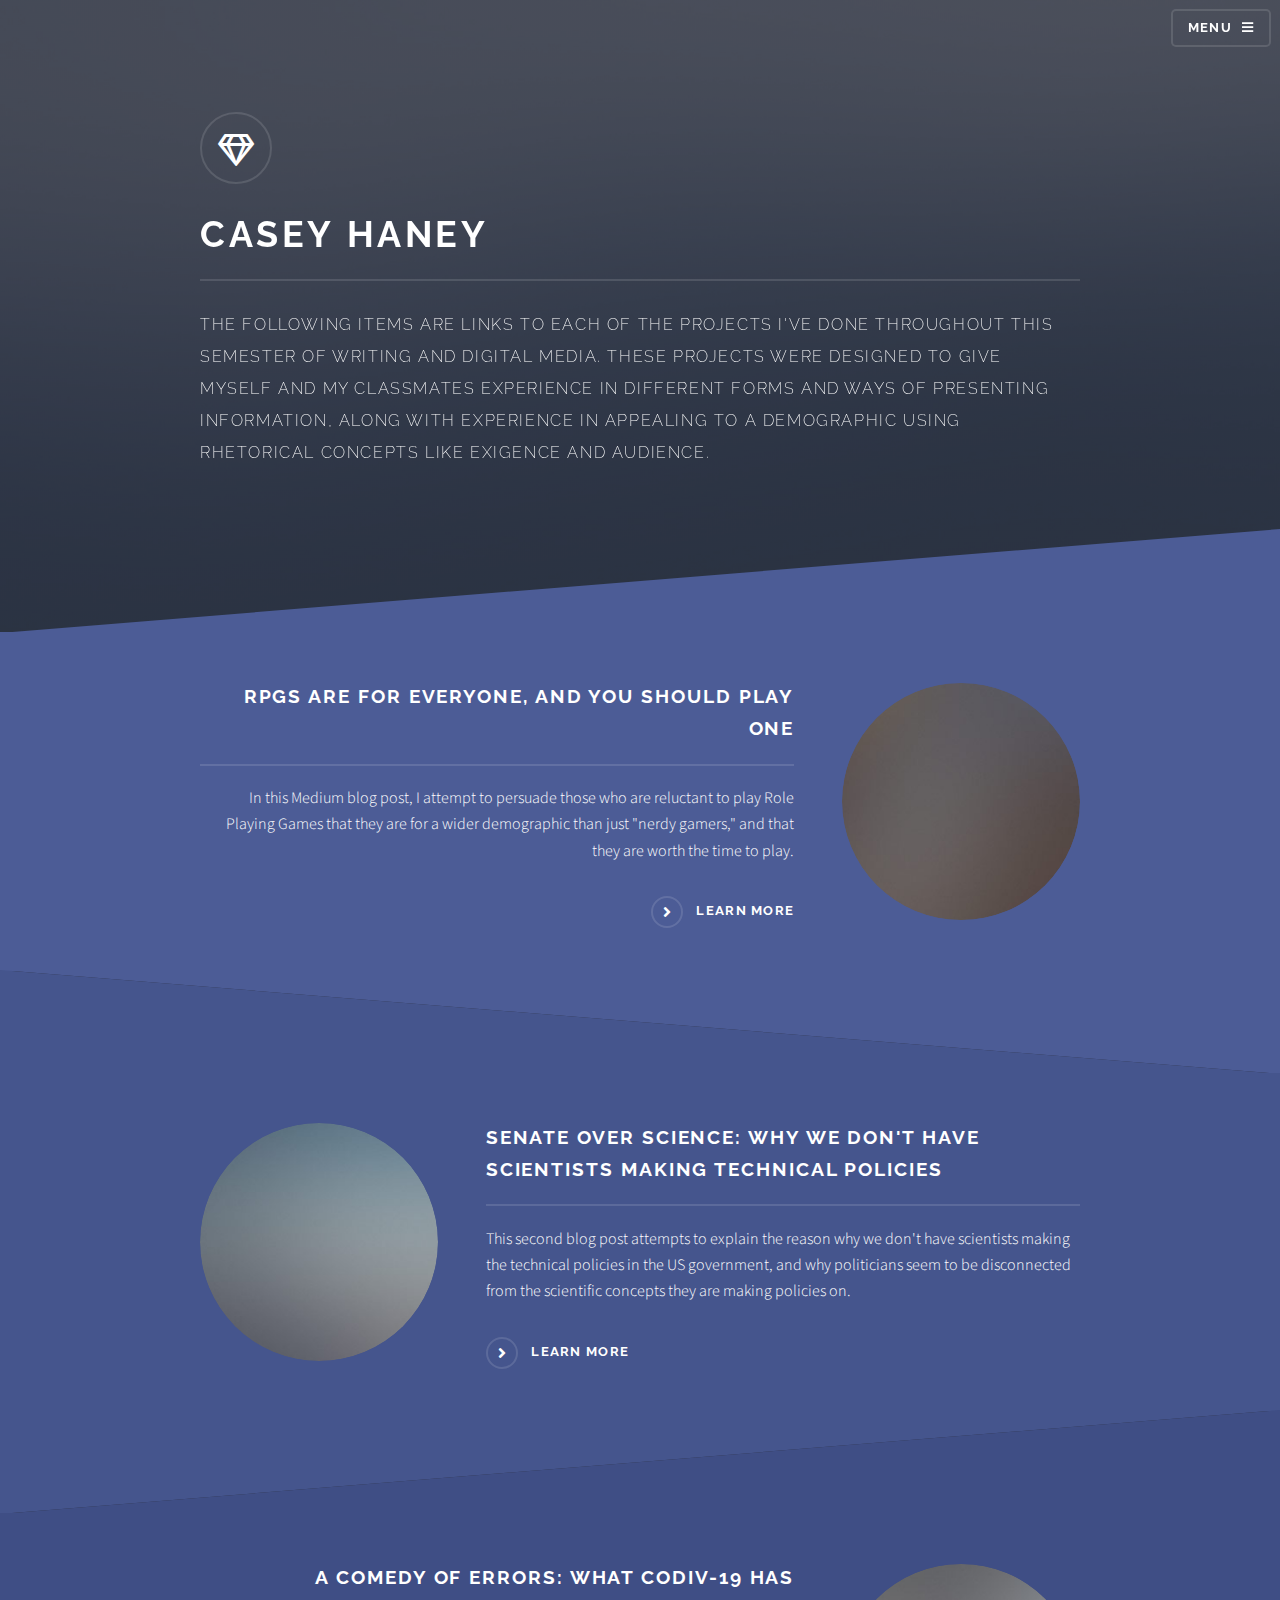
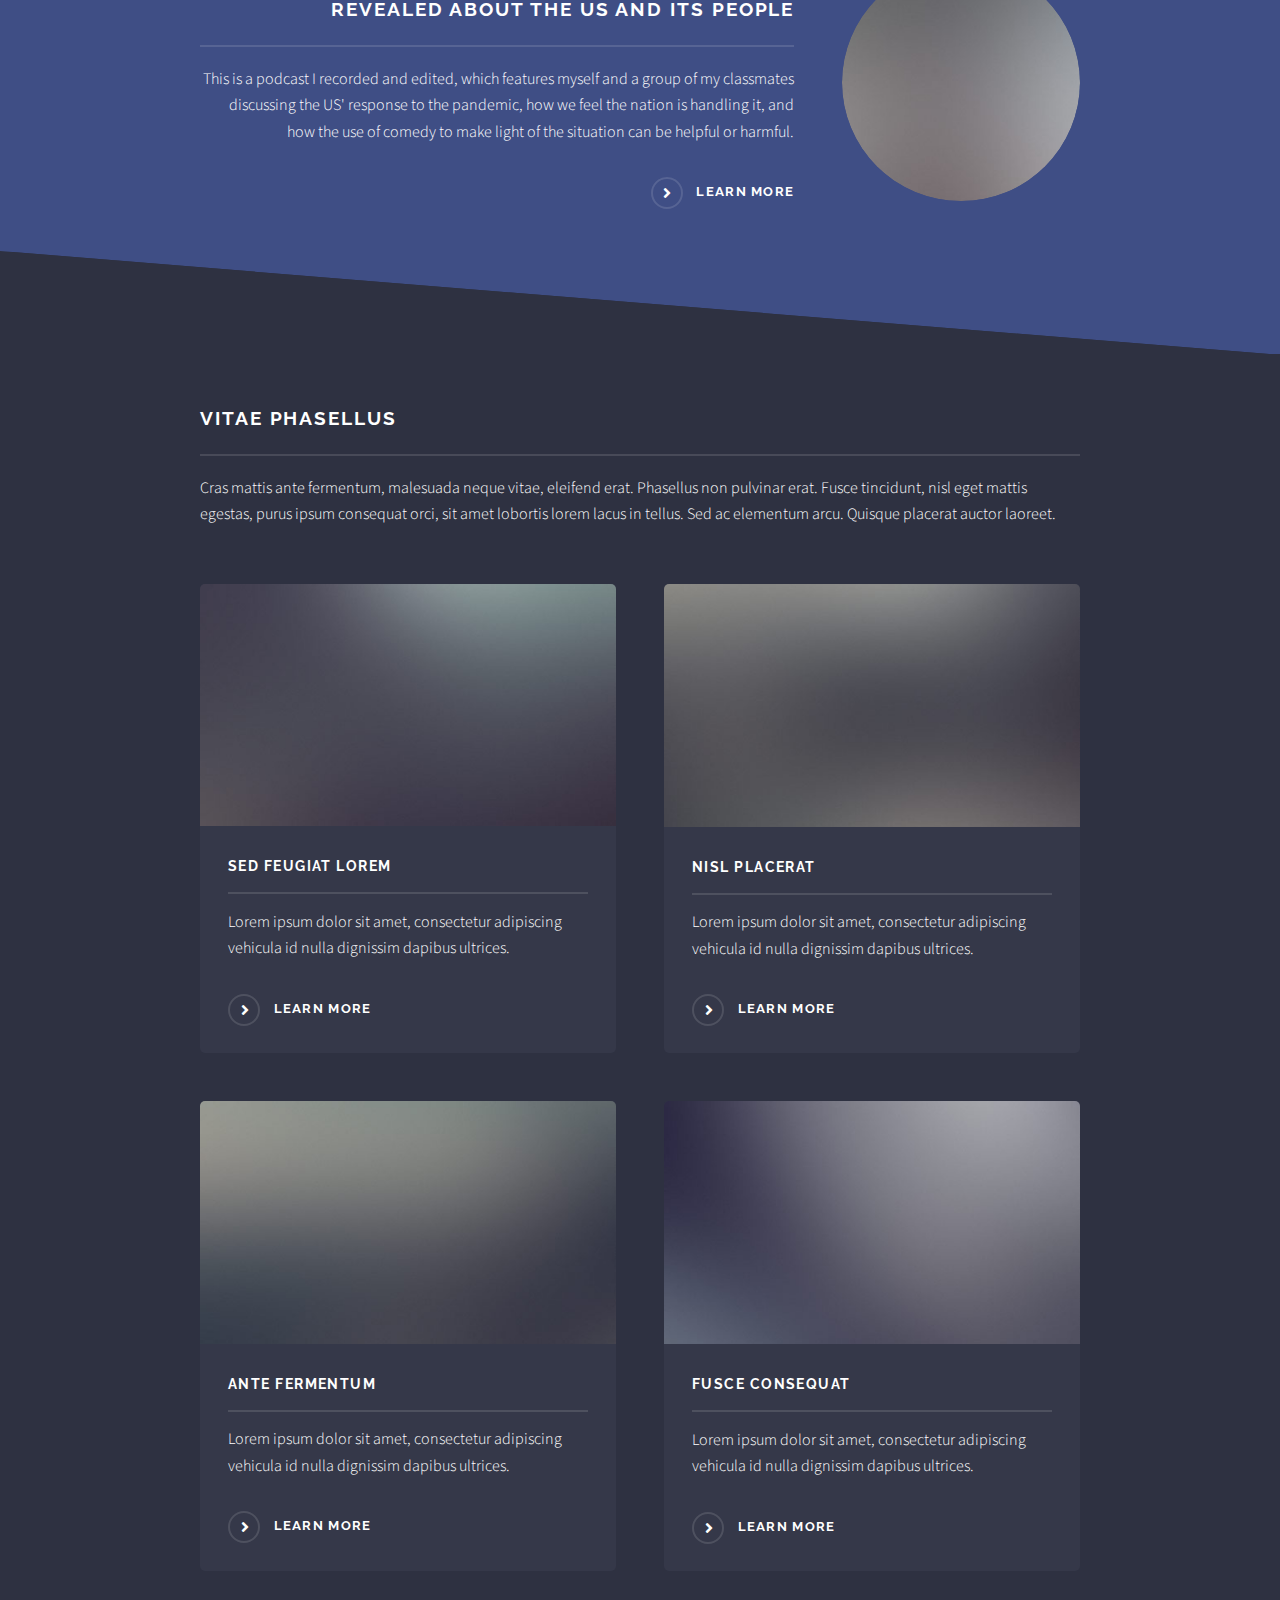
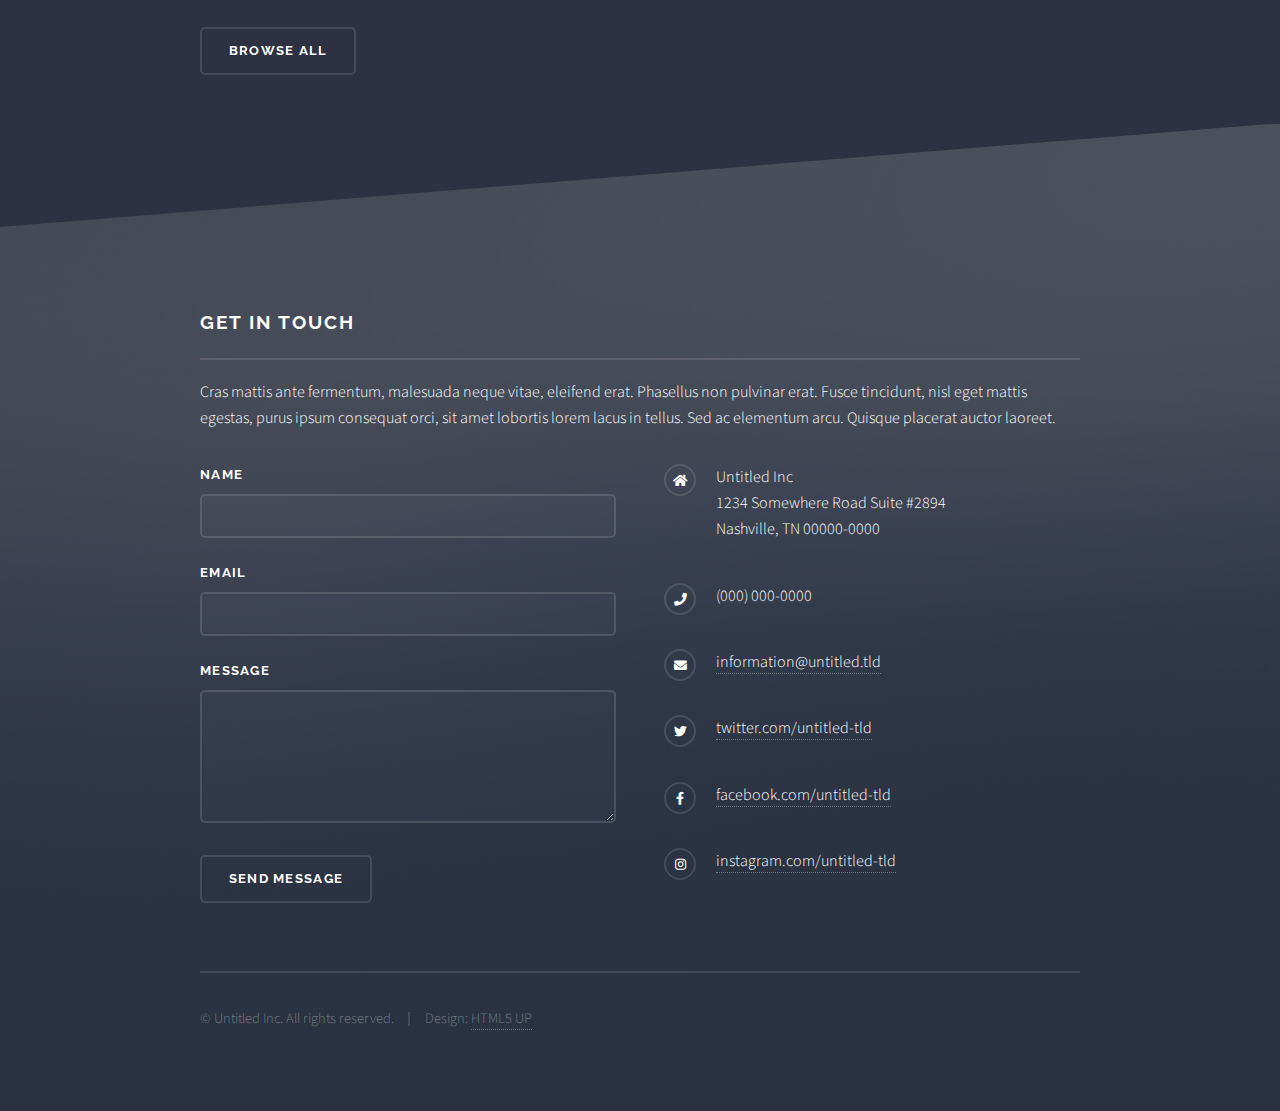
==== commit 291e10a9: "Added text to the webpage + links" ====
--- a/index.html
+++ b/index.html
@@ -45,7 +45,12 @@
 						<div class="inner">
 							<div class="logo"><span class="icon fa-gem"></span></div>
 							<h2>Casey Haney</h2>
-							<p>This is a new website for a project in Writing and Digital Media!</p>
+							<p>The following items are links to each of the projects I've done throughout
+								this semester of Writing and Digital Media. These projects were designed to
+								give myself and my classmates experience in different forms and ways of presenting
+								information, along with experience in appealing to a demographic using rhetorical
+								concepts like exigence and audience.
+							</p>
 						</div>
 					</section>
 
@@ -57,9 +62,9 @@
 								<div class="inner">
 									<a href="#" class="image"><img src="images/pic01.jpg" alt="" /></a>
 									<div class="content">
-										<h2 class="major">Magna arcu feugiat</h2>
-										<p>Lorem ipsum dolor sit amet, etiam lorem adipiscing elit. Cras turpis ante, nullam sit amet turpis non, sollicitudin posuere urna. Mauris id tellus arcu. Nunc vehicula id nulla dignissim dapibus. Nullam ultrices, neque et faucibus viverra, ex nulla cursus.</p>
-										<a href="#" class="special">Learn more</a>
+										<h2 class="major">RPGs are for everyone, and you should play one</h2>
+										<p>In this Medium blog post, I attempt to persuade those who are reluctant to play Role Playing Games that they are for a wider demographic than just "nerdy gamers," and that they are worth the time to play.</p>
+										<a href="https://medium.com/@caseyh4/rpgs-are-for-everyone-and-you-should-play-one-956a503462be" class="special">Learn more</a>
 									</div>
 								</div>
 							</section>
@@ -69,9 +74,9 @@
 								<div class="inner">
 									<a href="#" class="image"><img src="images/pic02.jpg" alt="" /></a>
 									<div class="content">
-										<h2 class="major">Tempus adipiscing</h2>
-										<p>Lorem ipsum dolor sit amet, etiam lorem adipiscing elit. Cras turpis ante, nullam sit amet turpis non, sollicitudin posuere urna. Mauris id tellus arcu. Nunc vehicula id nulla dignissim dapibus. Nullam ultrices, neque et faucibus viverra, ex nulla cursus.</p>
-										<a href="#" class="special">Learn more</a>
+										<h2 class="major">Senate Over science: why we don't have scientists making technical policies</h2>
+										<p>This second blog post attempts to explain the reason why we don't have scientists making the technical policies in the US government, and why politicians seem to be disconnected from the scientific concepts they are making policies on.</p>
+										<a href="https://medium.com/@caseyh4/senate-over-science-why-we-dont-have-scientists-making-technical-policies-a416d31aff60?source=friends_link&sk=a96a85ba267ab20a4ac6ac5ccade9fc9" class="special">Learn more</a>
 									</div>
 								</div>
 							</section>
@@ -81,9 +86,9 @@
 								<div class="inner">
 									<a href="#" class="image"><img src="images/pic03.jpg" alt="" /></a>
 									<div class="content">
-										<h2 class="major">Nullam dignissim</h2>
-										<p>Lorem ipsum dolor sit amet, etiam lorem adipiscing elit. Cras turpis ante, nullam sit amet turpis non, sollicitudin posuere urna. Mauris id tellus arcu. Nunc vehicula id nulla dignissim dapibus. Nullam ultrices, neque et faucibus viverra, ex nulla cursus.</p>
-										<a href="#" class="special">Learn more</a>
+										<h2 class="major">A Comedy of errors: what codiv-19 has revealed about the us and its people</h2>
+										<p>This is a podcast I recorded and edited, which features myself and a group of my classmates discussing the US' response to the pandemic, how we feel the nation is handling it, and how the use of comedy to make light of the situation can be helpful or harmful.</p>
+										<a href="https://soundcloud.com/casey-haney-574654554/a-comedy-of-errors-what-covid-19-has-revealed-about-the-us-and-its-people/s-hHy3AhqVWkk" class="special">Learn more</a>
 									</div>
 								</div>
 							</section>
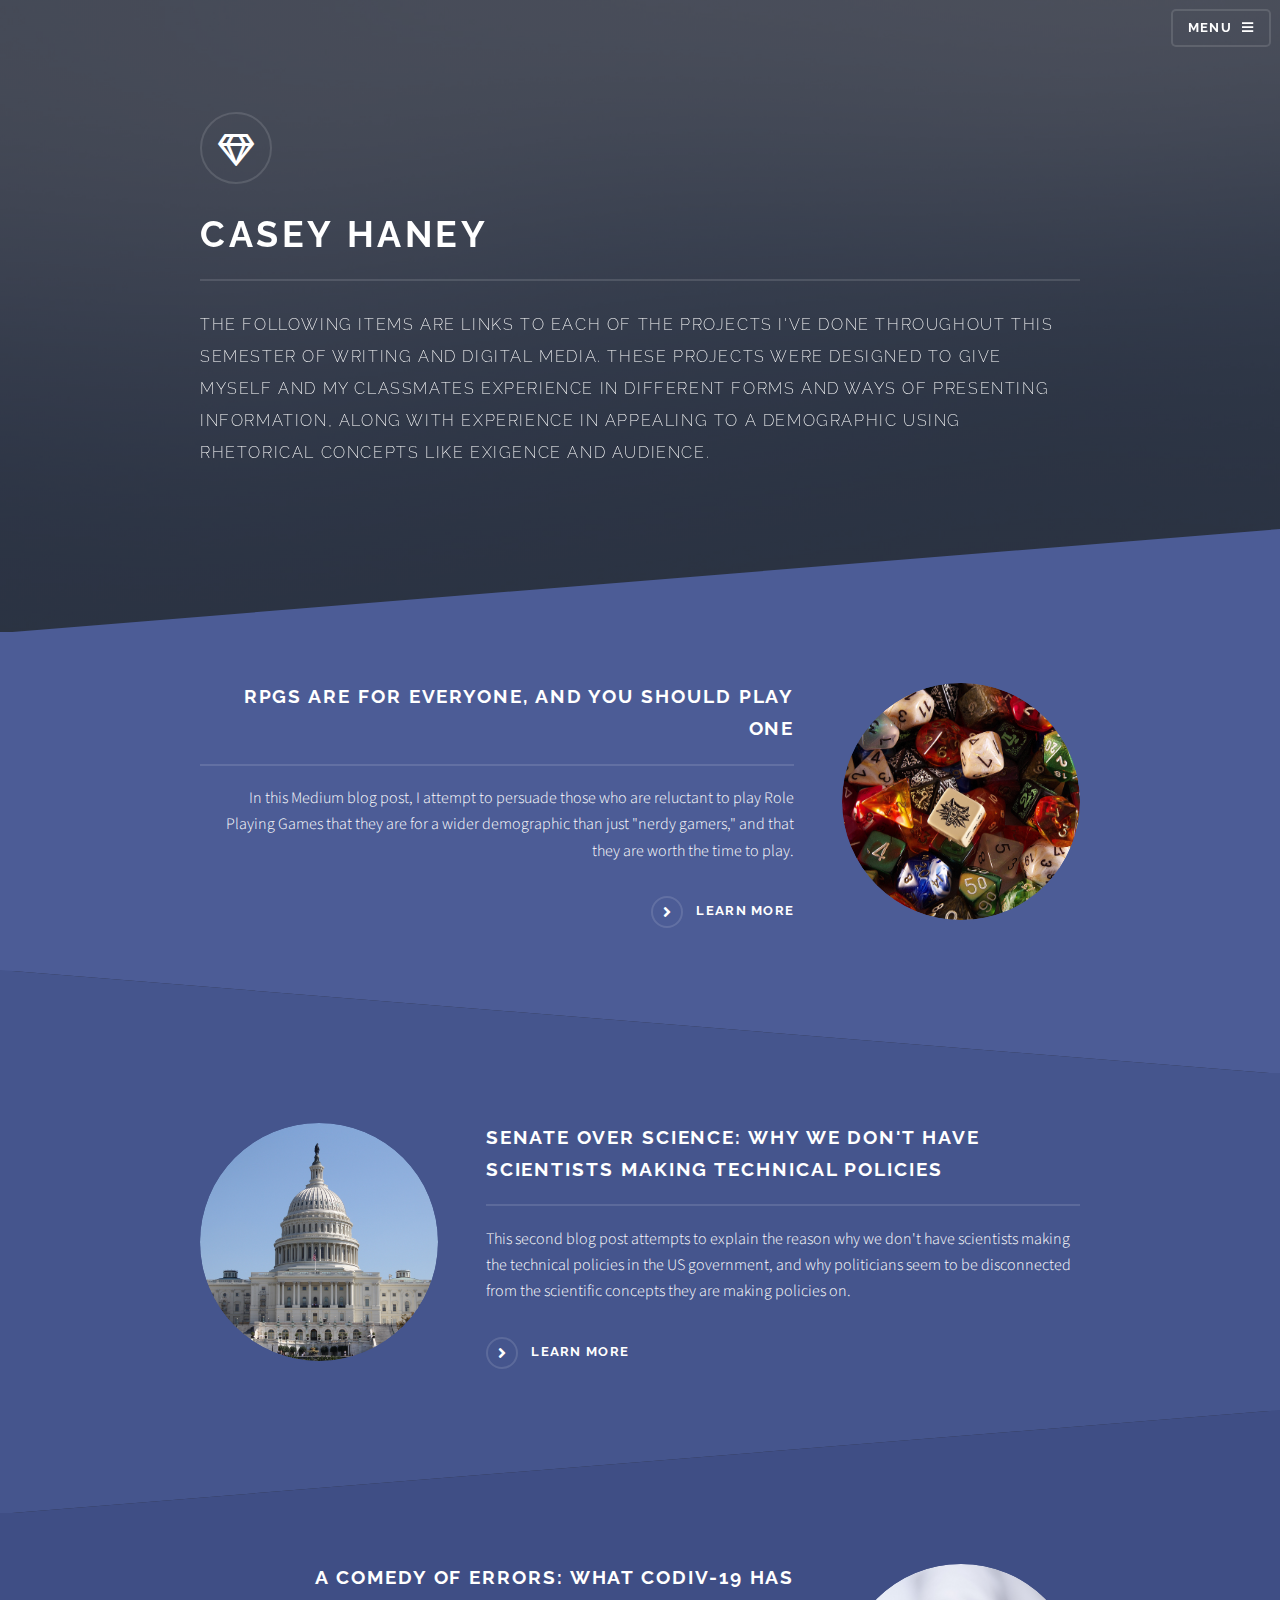
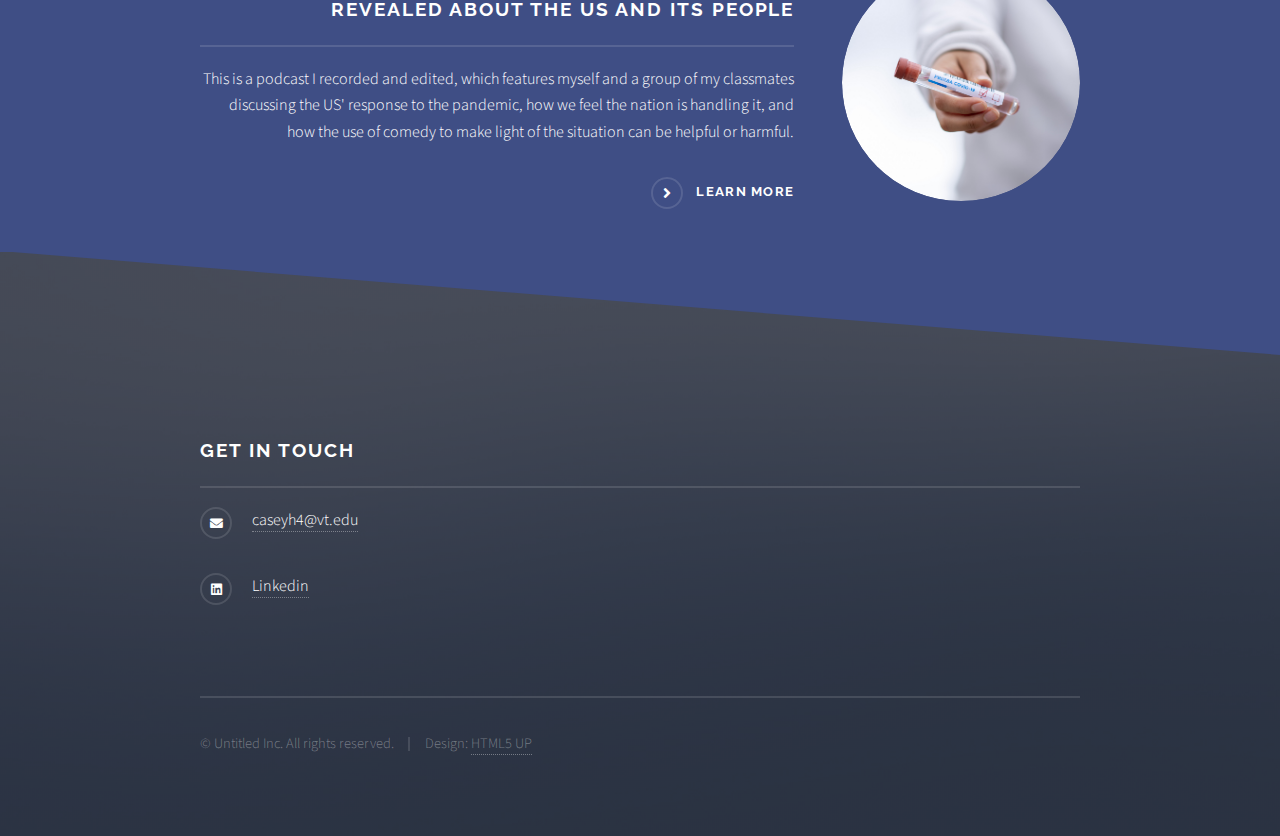
==== commit 6f04b79a: "Images added" ====
--- a/index.html
+++ b/index.html
@@ -60,7 +60,7 @@
 						<!-- One -->
 							<section id="one" class="wrapper spotlight style1">
 								<div class="inner">
-									<a href="#" class="image"><img src="images/pic01.jpg" alt="" /></a>
+									<a href="#" class="image"><img src="images/dice.jpg" alt="" /></a>
 									<div class="content">
 										<h2 class="major">RPGs are for everyone, and you should play one</h2>
 										<p>In this Medium blog post, I attempt to persuade those who are reluctant to play Role Playing Games that they are for a wider demographic than just "nerdy gamers," and that they are worth the time to play.</p>
@@ -72,7 +72,7 @@
 						<!-- Two -->
 							<section id="two" class="wrapper alt spotlight style2">
 								<div class="inner">
-									<a href="#" class="image"><img src="images/pic02.jpg" alt="" /></a>
+									<a href="#" class="image"><img src="images/senate.jpg" alt="" /></a>
 									<div class="content">
 										<h2 class="major">Senate Over science: why we don't have scientists making technical policies</h2>
 										<p>This second blog post attempts to explain the reason why we don't have scientists making the technical policies in the US government, and why politicians seem to be disconnected from the scientific concepts they are making policies on.</p>
@@ -84,7 +84,7 @@
 						<!-- Three -->
 							<section id="three" class="wrapper spotlight style3">
 								<div class="inner">
-									<a href="#" class="image"><img src="images/pic03.jpg" alt="" /></a>
+									<a href="#" class="image"><img src="images/COVID.jpg" alt="" /></a>
 									<div class="content">
 										<h2 class="major">A Comedy of errors: what codiv-19 has revealed about the us and its people</h2>
 										<p>This is a podcast I recorded and edited, which features myself and a group of my classmates discussing the US' response to the pandemic, how we feel the nation is handling it, and how the use of comedy to make light of the situation can be helpful or harmful.</p>
@@ -93,80 +93,13 @@
 								</div>
 							</section>
 
-						<!-- Four -->
-							<section id="four" class="wrapper alt style1">
-								<div class="inner">
-									<h2 class="major">Vitae phasellus</h2>
-									<p>Cras mattis ante fermentum, malesuada neque vitae, eleifend erat. Phasellus non pulvinar erat. Fusce tincidunt, nisl eget mattis egestas, purus ipsum consequat orci, sit amet lobortis lorem lacus in tellus. Sed ac elementum arcu. Quisque placerat auctor laoreet.</p>
-									<section class="features">
-										<article>
-											<a href="#" class="image"><img src="images/pic04.jpg" alt="" /></a>
-											<h3 class="major">Sed feugiat lorem</h3>
-											<p>Lorem ipsum dolor sit amet, consectetur adipiscing vehicula id nulla dignissim dapibus ultrices.</p>
-											<a href="#" class="special">Learn more</a>
-										</article>
-										<article>
-											<a href="#" class="image"><img src="images/pic05.jpg" alt="" /></a>
-											<h3 class="major">Nisl placerat</h3>
-											<p>Lorem ipsum dolor sit amet, consectetur adipiscing vehicula id nulla dignissim dapibus ultrices.</p>
-											<a href="#" class="special">Learn more</a>
-										</article>
-										<article>
-											<a href="#" class="image"><img src="images/pic06.jpg" alt="" /></a>
-											<h3 class="major">Ante fermentum</h3>
-											<p>Lorem ipsum dolor sit amet, consectetur adipiscing vehicula id nulla dignissim dapibus ultrices.</p>
-											<a href="#" class="special">Learn more</a>
-										</article>
-										<article>
-											<a href="#" class="image"><img src="images/pic07.jpg" alt="" /></a>
-											<h3 class="major">Fusce consequat</h3>
-											<p>Lorem ipsum dolor sit amet, consectetur adipiscing vehicula id nulla dignissim dapibus ultrices.</p>
-											<a href="#" class="special">Learn more</a>
-										</article>
-									</section>
-									<ul class="actions">
-										<li><a href="#" class="button">Browse All</a></li>
-									</ul>
-								</div>
-							</section>
-
-					</section>
-
 				<!-- Footer -->
 					<section id="footer">
 						<div class="inner">
 							<h2 class="major">Get in touch</h2>
-							<p>Cras mattis ante fermentum, malesuada neque vitae, eleifend erat. Phasellus non pulvinar erat. Fusce tincidunt, nisl eget mattis egestas, purus ipsum consequat orci, sit amet lobortis lorem lacus in tellus. Sed ac elementum arcu. Quisque placerat auctor laoreet.</p>
-							<form method="post" action="#">
-								<div class="fields">
-									<div class="field">
-										<label for="name">Name</label>
-										<input type="text" name="name" id="name" />
-									</div>
-									<div class="field">
-										<label for="email">Email</label>
-										<input type="email" name="email" id="email" />
-									</div>
-									<div class="field">
-										<label for="message">Message</label>
-										<textarea name="message" id="message" rows="4"></textarea>
-									</div>
-								</div>
-								<ul class="actions">
-									<li><input type="submit" value="Send Message" /></li>
-								</ul>
-							</form>
 							<ul class="contact">
-								<li class="icon solid fa-home">
-									Untitled Inc<br />
-									1234 Somewhere Road Suite #2894<br />
-									Nashville, TN 00000-0000
-								</li>
-								<li class="icon solid fa-phone">(000) 000-0000</li>
-								<li class="icon solid fa-envelope"><a href="#">information@untitled.tld</a></li>
-								<li class="icon brands fa-twitter"><a href="#">twitter.com/untitled-tld</a></li>
-								<li class="icon brands fa-facebook-f"><a href="#">facebook.com/untitled-tld</a></li>
-								<li class="icon brands fa-instagram"><a href="#">instagram.com/untitled-tld</a></li>
+								<li class="icon solid fa-envelope"><a href="#">caseyh4@vt.edu</a></li>
+								<li class="icon brands fa-linkedin"><a href="https://www.linkedin.com/casey-haney-74305b110">Linkedin</a></li>
 							</ul>
 							<ul class="copyright">
 								<li>&copy; Untitled Inc. All rights reserved.</li><li>Design: <a href="http://html5up.net">HTML5 UP</a></li>
--- a/assets/css/main.css
+++ b/assets/css/main.css
@@ -4153,4 +4153,4 @@
 			padding: 2em 1.5em 0.1em 1.5em ;
 		}
 
-	}+	}
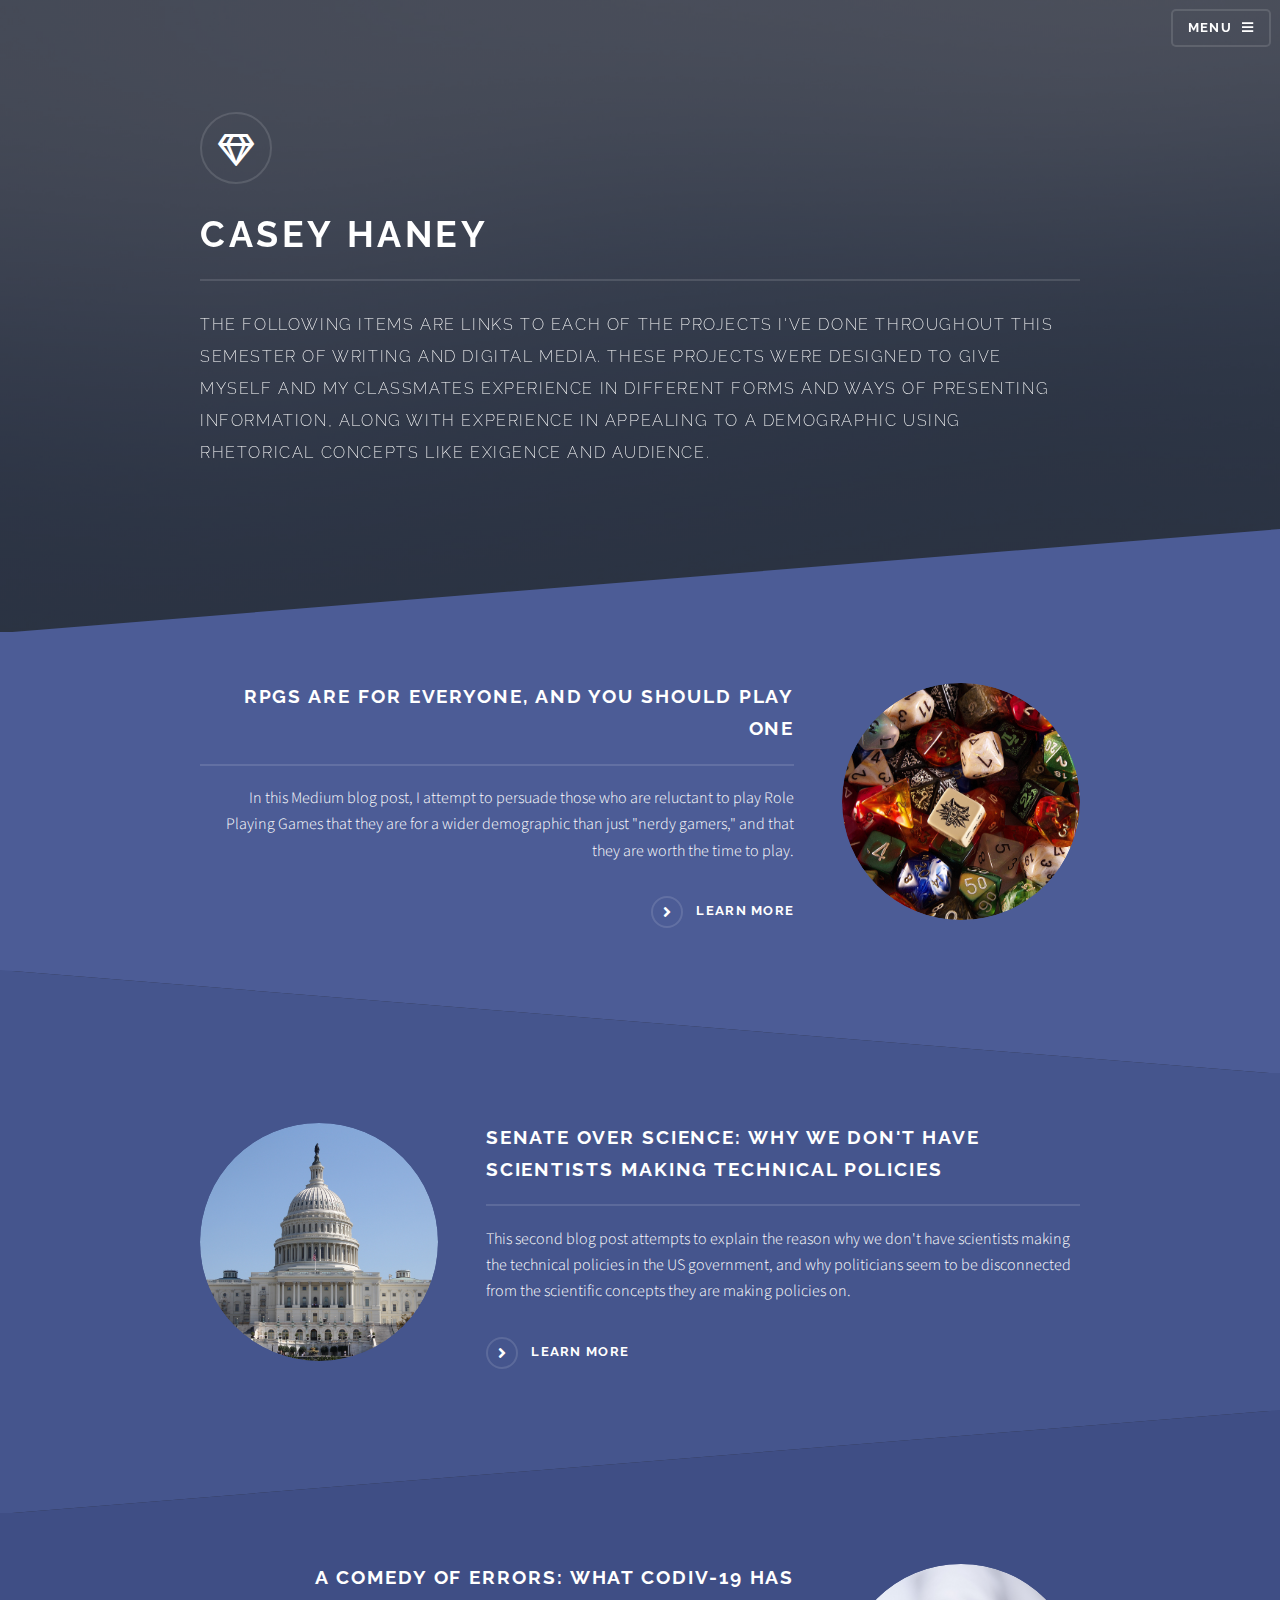
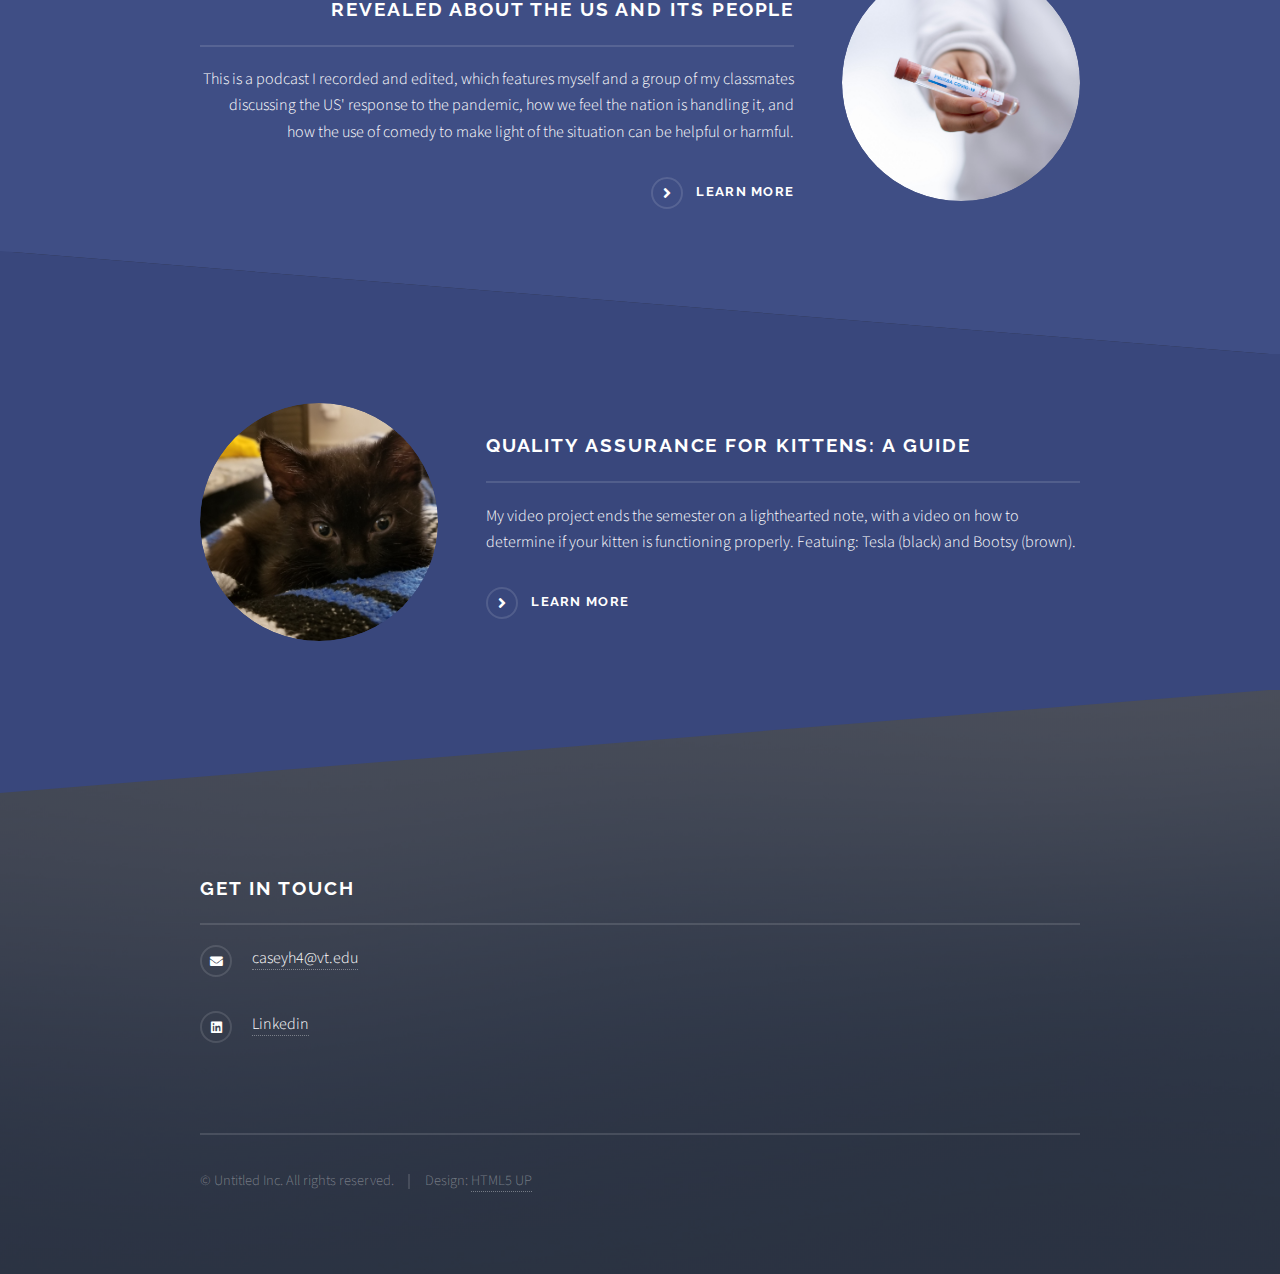
==== commit 0b49b41e: "final" ====
--- a/index.html
+++ b/index.html
@@ -93,6 +93,19 @@
 								</div>
 							</section>
 
+							<!--Four-->
+							<section id="two" class="wrapper alt spotlight style4">
+								<div class="inner">
+									<a href="#" class="image"><img src="images/kitten.jpg" alt="" /></a>
+									<div class="content">
+										<h2 class="major">Quality Assurance for Kittens: A Guide</h2>
+										<p>My video project ends the semester on a lighthearted note, with a video on how to determine
+										if your kitten is functioning properly. Featuing: Tesla (black) and Bootsy (brown).</p>
+										<a href="https://youtu.be/mCVy6-6A-zQ" class="special">Learn more</a>
+									</div>
+								</div>
+							</section>
+
 				<!-- Footer -->
 					<section id="footer">
 						<div class="inner">
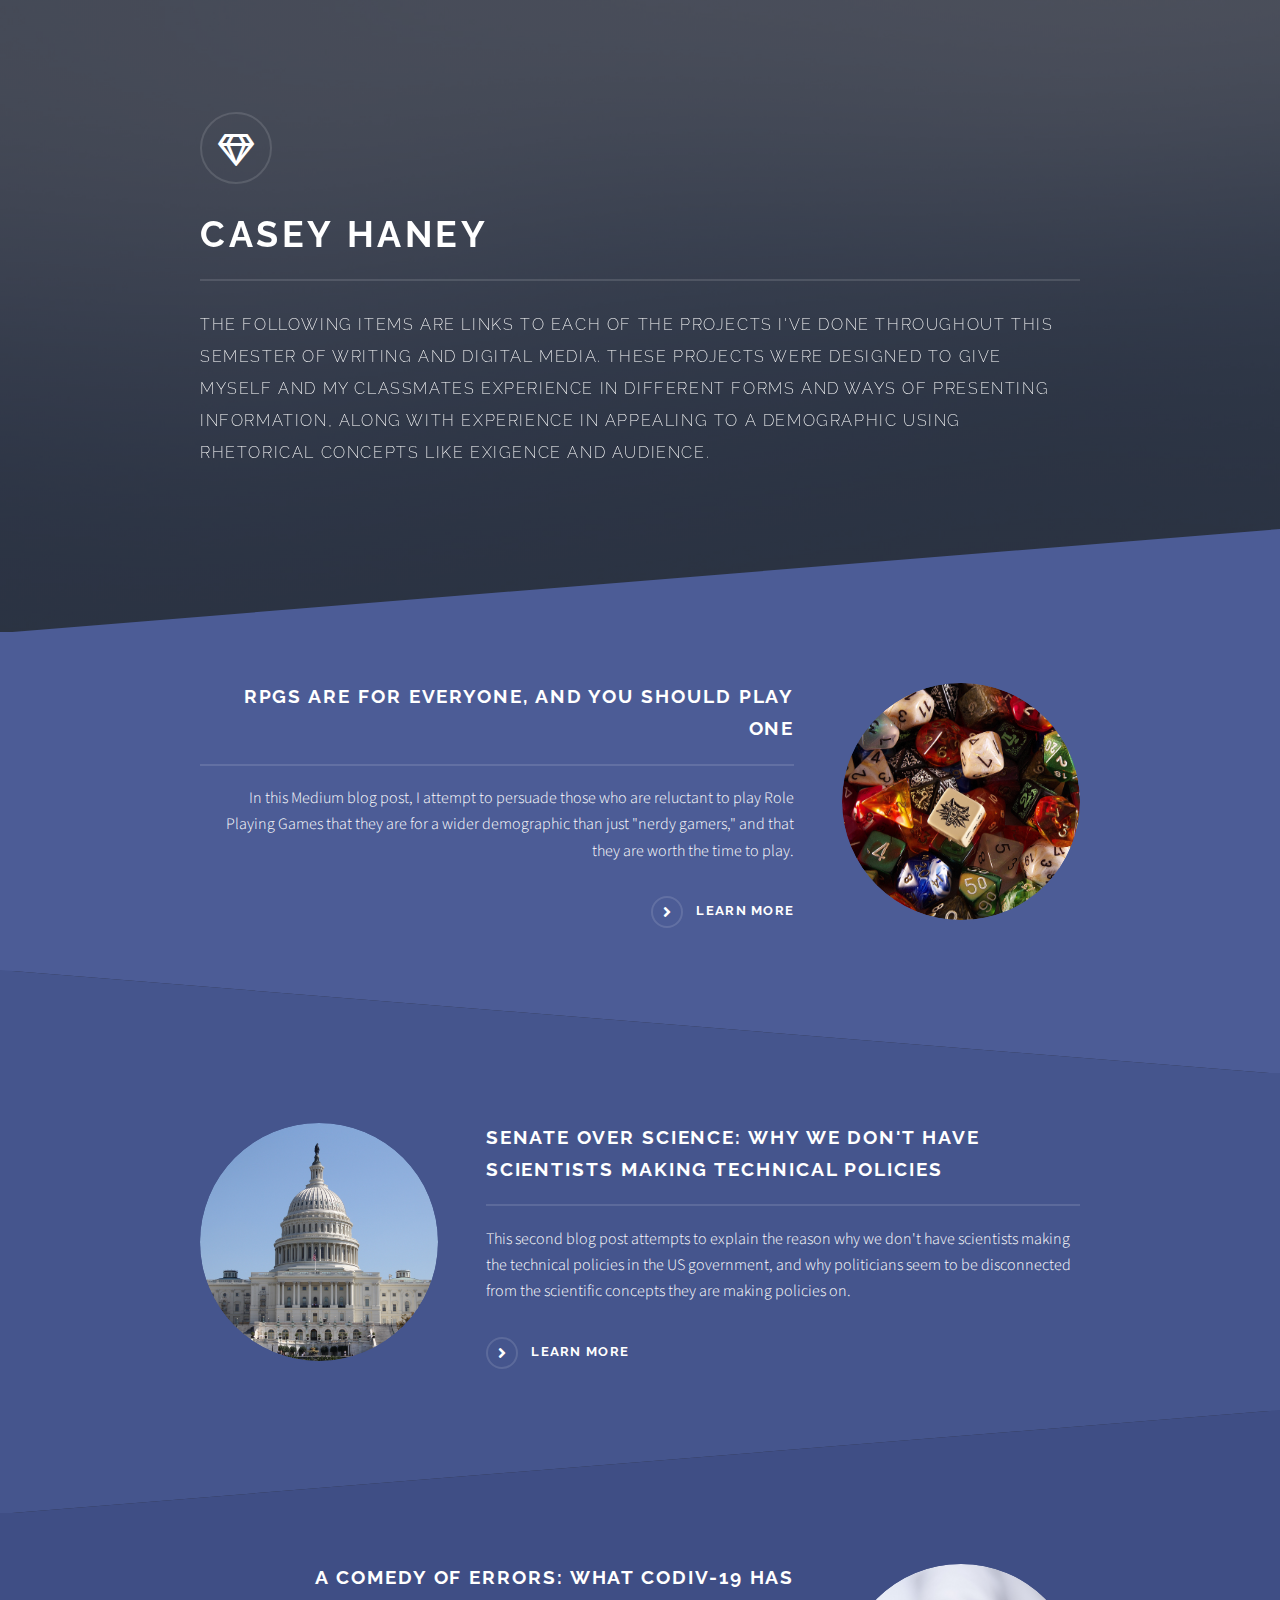
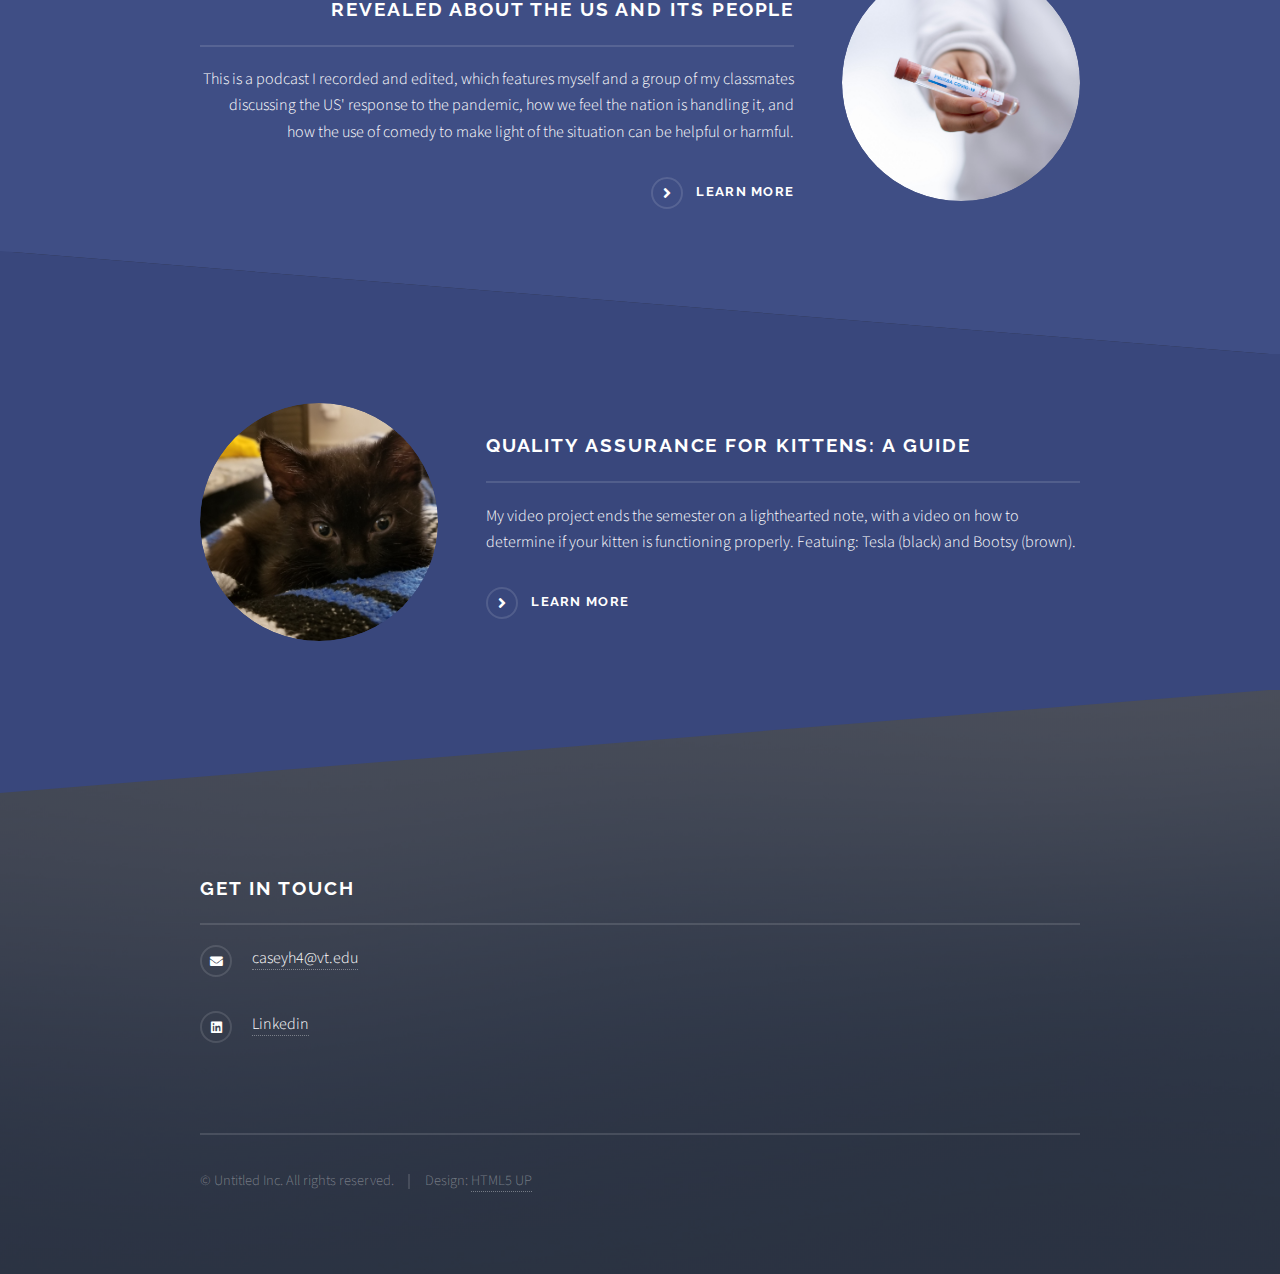
==== commit bb8a4881: "final" ====
--- a/index.html
+++ b/index.html
@@ -20,25 +20,7 @@
 				<!-- Header -->
 					<header id="header" class="alt">
 						<h1><a href="index.html">Solid State</a></h1>
-						<nav>
-							<a href="#menu">Menu</a>
-						</nav>
 					</header>
-
-				<!-- Menu -->
-					<nav id="menu">
-						<div class="inner">
-							<h2>Menu</h2>
-							<ul class="links">
-								<li><a href="index.html">Home</a></li>
-								<li><a href="generic.html">Generic</a></li>
-								<li><a href="elements.html">Elements</a></li>
-								<li><a href="#">Log In</a></li>
-								<li><a href="#">Sign Up</a></li>
-							</ul>
-							<a href="#" class="close">Close</a>
-						</div>
-					</nav>
 
 				<!-- Banner -->
 					<section id="banner">
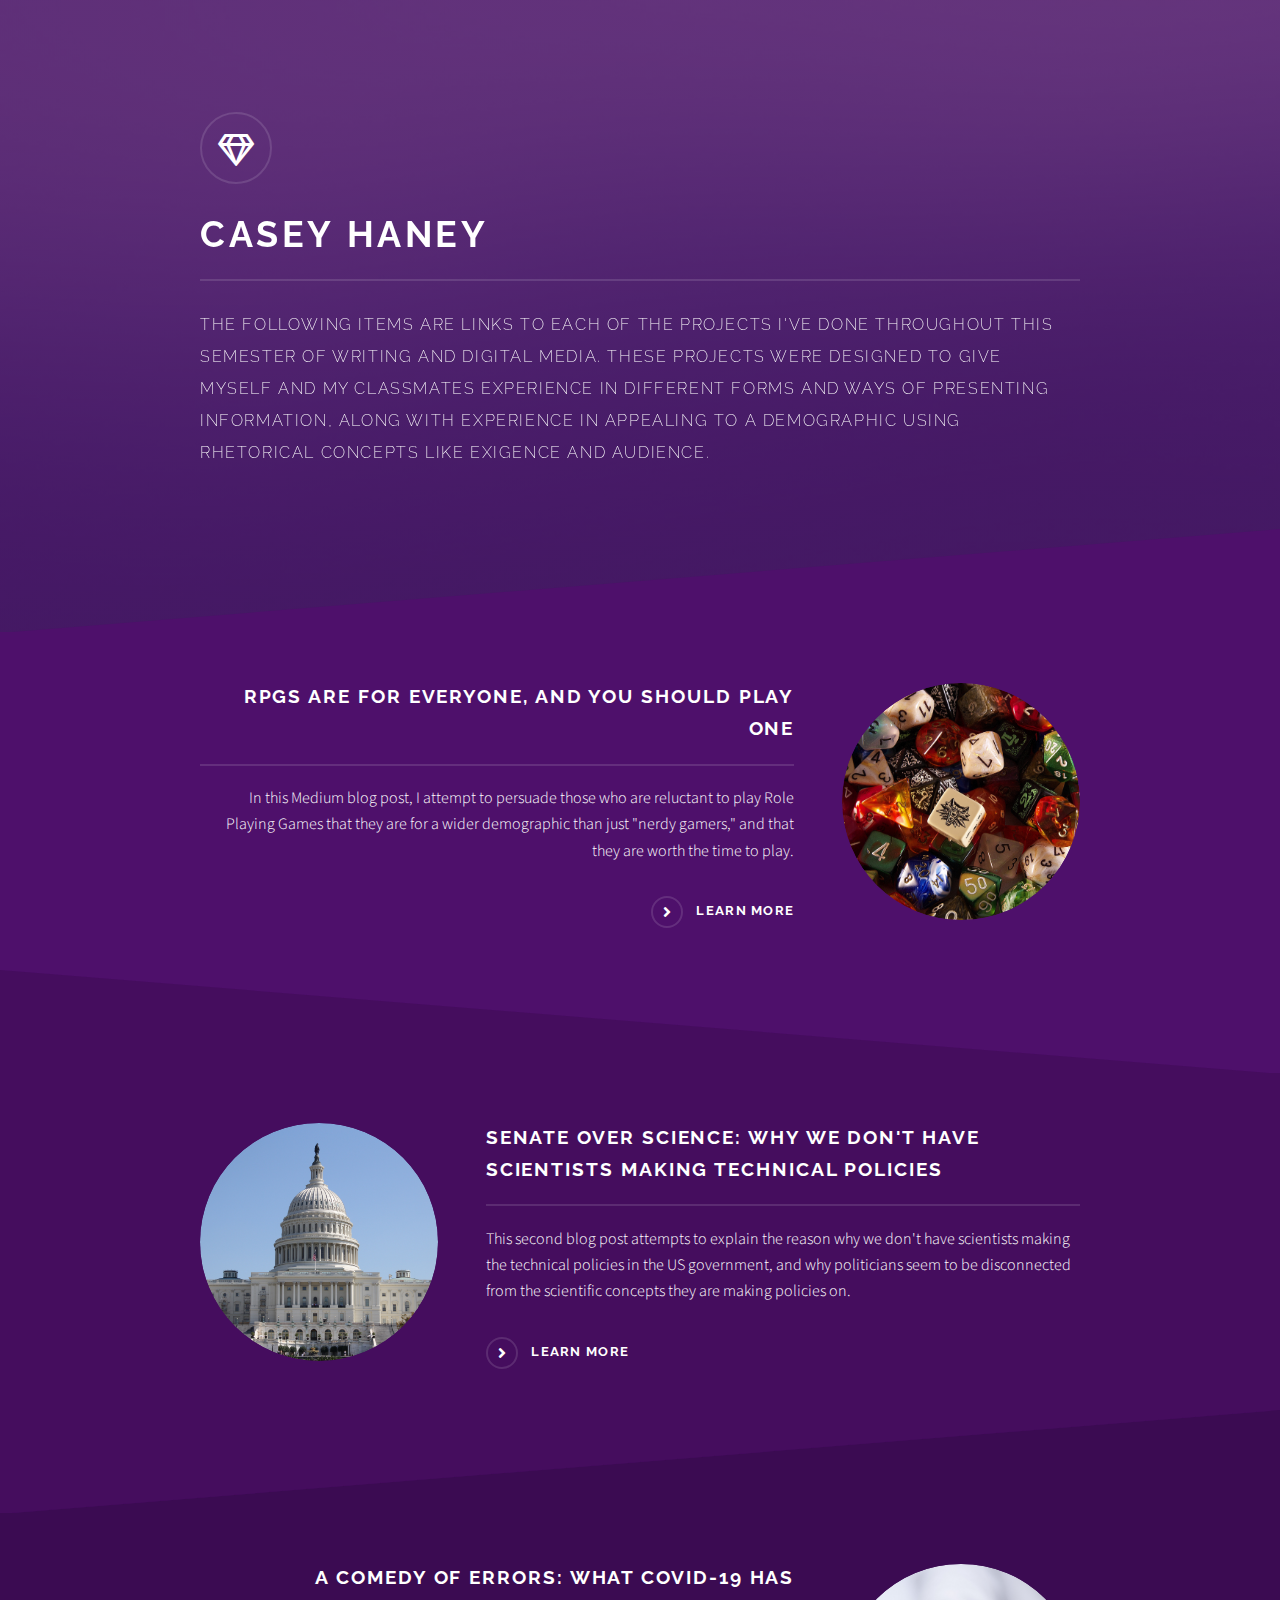
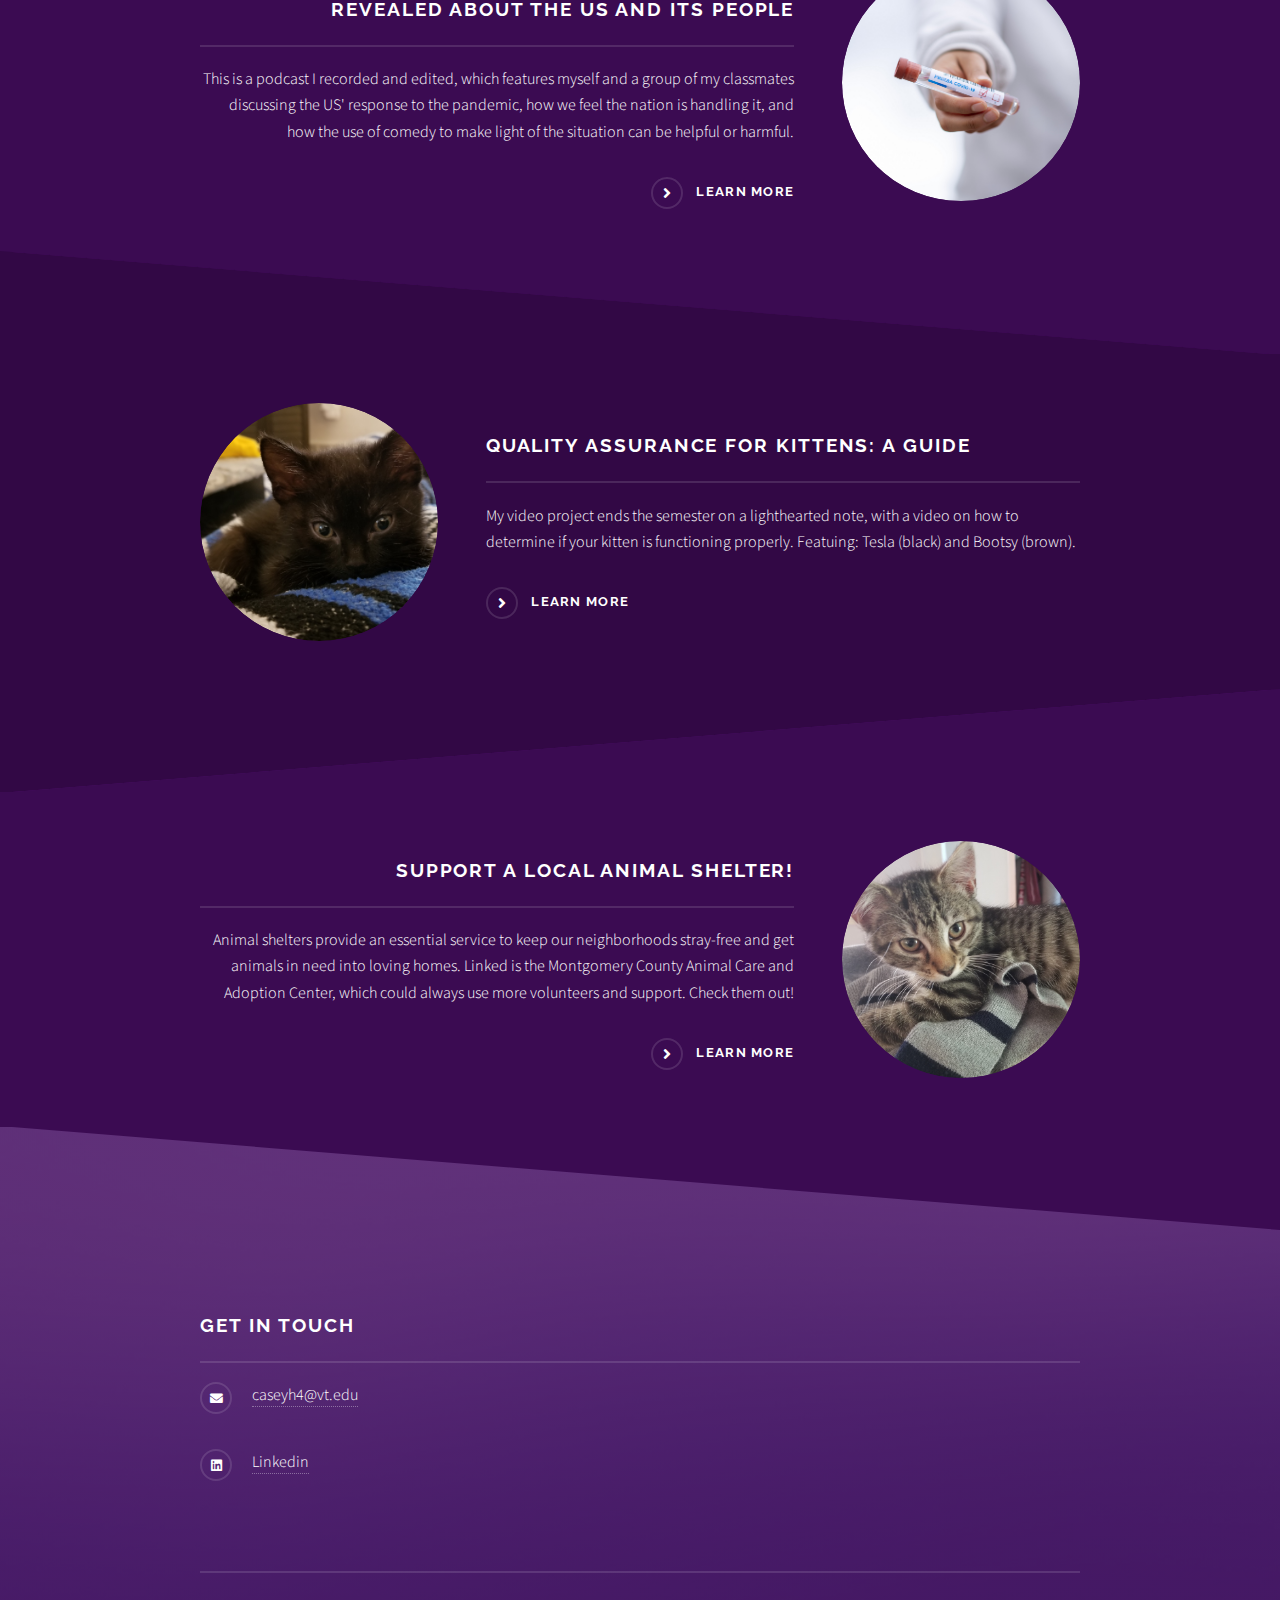
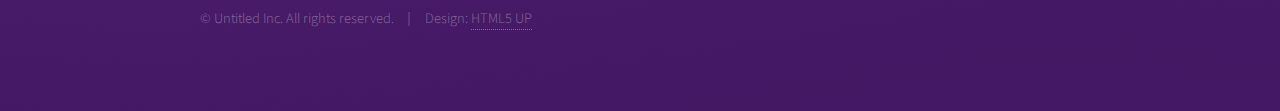
==== commit e72dce2f: "final" ====
--- a/index.html
+++ b/index.html
@@ -16,11 +16,6 @@
 
 		<!-- Page Wrapper -->
 			<div id="page-wrapper">
-
-				<!-- Header -->
-					<header id="header" class="alt">
-						<h1><a href="index.html">Solid State</a></h1>
-					</header>
 
 				<!-- Banner -->
 					<section id="banner">
@@ -68,7 +63,7 @@
 								<div class="inner">
 									<a href="#" class="image"><img src="images/COVID.jpg" alt="" /></a>
 									<div class="content">
-										<h2 class="major">A Comedy of errors: what codiv-19 has revealed about the us and its people</h2>
+										<h2 class="major">A Comedy of errors: what covid-19 has revealed about the us and its people</h2>
 										<p>This is a podcast I recorded and edited, which features myself and a group of my classmates discussing the US' response to the pandemic, how we feel the nation is handling it, and how the use of comedy to make light of the situation can be helpful or harmful.</p>
 										<a href="https://soundcloud.com/casey-haney-574654554/a-comedy-of-errors-what-covid-19-has-revealed-about-the-us-and-its-people/s-hHy3AhqVWkk" class="special">Learn more</a>
 									</div>
@@ -84,6 +79,19 @@
 										<p>My video project ends the semester on a lighthearted note, with a video on how to determine
 										if your kitten is functioning properly. Featuing: Tesla (black) and Bootsy (brown).</p>
 										<a href="https://youtu.be/mCVy6-6A-zQ" class="special">Learn more</a>
+									</div>
+								</div>
+							</section>
+
+							<section id="three" class="wrapper spotlight style3">
+								<div class="inner">
+									<a href="#" class="image"><img src="images/kitten2.jpg" alt="" /></a>
+									<div class="content">
+										<h2 class="major">Support A Local Animal Shelter!</h2>
+										<p>Animal shelters provide an essential service to keep our neighborhoods stray-free and get
+										animals in need into loving homes. Linked is the Montgomery County Animal Care and Adoption Center, which could
+									always use more volunteers and support. Check them out!</p>
+										<a href="https://www.montgomerycountyva.gov/departments/acac" class="special">Learn more</a>
 									</div>
 								</div>
 							</section>
--- a/assets/css/main.css
+++ b/assets/css/main.css
@@ -1,12 +1,10 @@
 @import url(fontawesome-all.min.css);
 @import url("https://fonts.googleapis.com/css?family=Raleway:200,700|Source+Sans+Pro:300,600,300italic,600italic");
-
-/*
-	Solid State by HTML5 UP
-	html5up.net | @ajlkn
-	Free for personal and commercial use under the CCA 3.0 license (html5up.net/license)
+/*
+	Solid State by HTML5 UP
+	html5up.net | @ajlkn
+	Free for personal and commercial use under the CCA 3.0 license (html5up.net/license)
 */
-
 html, body, div, span, applet, object,
 iframe, h1, h2, h3, h4, h5, h6, p, blockquote,
 pre, a, abbr, acronym, address, big, cite,
@@ -18,4139 +16,2543 @@
 canvas, details, embed, figure, figcaption,
 footer, header, hgroup, menu, nav, output, ruby,
 section, summary, time, mark, audio, video {
-	margin: 0;
-	padding: 0;
-	border: 0;
-	font-size: 100%;
-	font: inherit;
-	vertical-align: baseline;}
+  margin: 0;
+  padding: 0;
+  border: 0;
+  font-size: 100%;
+  font: inherit;
+  vertical-align: baseline; }
 
 article, aside, details, figcaption, figure,
 footer, header, hgroup, menu, nav, section {
-	display: block;}
+  display: block; }
 
 body {
-	line-height: 1;
-}
+  line-height: 1; }
 
 ol, ul {
-	list-style: none;
-}
+  list-style: none; }
 
 blockquote, q {
-	quotes: none;
-}
-
-	blockquote:before, blockquote:after, q:before, q:after {
-		content: '';
-		content: none;
-	}
+  quotes: none; }
+  blockquote:before, blockquote:after, q:before, q:after {
+    content: '';
+    content: none; }
 
 table {
-	border-collapse: collapse;
-	border-spacing: 0;
-}
+  border-collapse: collapse;
+  border-spacing: 0; }
 
 body {
-	-webkit-text-size-adjust: none;
-}
+  -webkit-text-size-adjust: none; }
 
 mark {
-	background-color: transparent;
-	color: inherit;
-}
+  background-color: transparent;
+  color: inherit; }
 
 input::-moz-focus-inner {
-	border: 0;
-	padding: 0;
-}
+  border: 0;
+  padding: 0; }
 
 input, select, textarea {
-	-moz-appearance: none;
-	-webkit-appearance: none;
-	-ms-appearance: none;
-	appearance: none;
-}
+  -moz-appearance: none;
+  -webkit-appearance: none;
+  -ms-appearance: none;
+  appearance: none; }
 
 /* Basic */
-
-	@-ms-viewport {
-		width: device-width;
-	}
-
-	body {
-		-ms-overflow-style: scrollbar;
-	}
-
-	@media screen and (max-width: 480px) {
-
-		html, body {
-			min-width: 320px;
-		}
-
-	}
-
-	html {
-		box-sizing: border-box;
-	}
-
-	*, *:before, *:after {
-		box-sizing: inherit;
-	}
-
-	body {
-		background-color: #2e3141;
-		background-image: linear-gradient(to top, rgba(46, 49, 65, 0.8), rgba(46, 49, 65, 0.8)), url("../../images/bg.jpg");
-		background-size: auto,- cover;
-		background-attachment: fixed,- fixed;
-		background-position: center,- center;
-	}
-
-		body.is-preload *, body.is-preload *:before, body.is-preload *:after {
-			-moz-animation: none !important;
-			-webkit-animation: none !important;
-			-ms-animation: none !important;
-			animation: none !important;
-			-moz-transition: none !important;
-			-webkit-transition: none !important;
-			-ms-transition: none !important;
-			transition: none !important;
-		}
+@-ms-viewport {
+  width: device-width; }
+body {
+  -ms-overflow-style: scrollbar; }
+
+@media screen and (max-width: 480px) {
+  html, body {
+    min-width: 320px; } }
+html {
+  box-sizing: border-box; }
+
+*, *:before, *:after {
+  box-sizing: inherit; }
+
+body {
+  background-color: #4e106b;
+  background-image: linear-gradient(to top, rgba(78, 16, 107, 0.8), rgba(78, 16, 107, 0.8)), url("../../images/bg.jpg");
+  background-size: auto, cover;
+  background-attachment: fixed, fixed;
+  background-position: center, center; }
+  body.is-preload *, body.is-preload *:before, body.is-preload *:after {
+    -moz-animation: none !important;
+    -webkit-animation: none !important;
+    -ms-animation: none !important;
+    animation: none !important;
+    -moz-transition: none !important;
+    -webkit-transition: none !important;
+    -ms-transition: none !important;
+    transition: none !important; }
 
 /* Type */
-
-	body, input, select, textarea {
-		color: #ffffff;
-		font-family: "Source Sans Pro", Helvetica, sans-serif;
-		font-size: 16.5pt;
-		font-weight: 300;
-		line-height: 1.65;
-	}
-
-		@media screen and (max-width: 1680px) {
-
-			body, input, select, textarea {
-				font-size: 13pt;
-			}
-
-		}
-
-		@media screen and (max-width: 1280px) {
-
-			body, input, select, textarea {
-				font-size: 12pt;
-			}
-
-		}
-
-		@media screen and (max-width: 980px) {
-
-			body, input, select, textarea {
-				font-size: 12pt;
-			}
-
-		}
-
-		@media screen and (max-width: 736px) {
-
-			body, input, select, textarea {
-				font-size: 12pt;
-			}
-
-		}
-
-		@media screen and (max-width: 480px) {
-
-			body, input, select, textarea {
-				font-size: 12pt;
-			}
-
-		}
-
-	a {
-		-moz-transition: color 0.2s ease-in-out, border-bottom-color 0.2s ease-in-out;
-		-webkit-transition: color 0.2s ease-in-out, border-bottom-color 0.2s ease-in-out;
-		-ms-transition: color 0.2s ease-in-out, border-bottom-color 0.2s ease-in-out;
-		transition: color 0.2s ease-in-out, border-bottom-color 0.2s ease-in-out;
-		border-bottom: dotted 1px rgba(255, 255, 255, 0.35);
-		color: #ffffff;
-		text-decoration: none;
-	}
-
-		a:hover {
-			border-bottom-color: transparent;
-			color: #ffffff !important;
-		}
-
-		a.special:not(.button) {
-			text-decoration: none;
-			border-bottom: 0;
-			display: block;
-			font-family: Raleway, Helvetica, sans-serif;
-			font-size: 0.8em;
-			font-weight: 700;
-			letter-spacing: 0.1em;
-			margin: 0 0 2em 0;
-			text-transform: uppercase;
-		}
-
-			a.special:not(.button):before {
-				-moz-osx-font-smoothing: grayscale;
-				-webkit-font-smoothing: antialiased;
-				display: inline-block;
-				font-style: normal;
-				font-variant: normal;
-				text-rendering: auto;
-				line-height: 1;
-				text-transform: none !important;
-				font-family: 'Font Awesome 5 Free';
-				font-weight: 900;
-			}
-
-			a.special:not(.button):before {
-				-moz-transition: background-color 0.2s ease-in-out;
-				-webkit-transition: background-color 0.2s ease-in-out;
-				-ms-transition: background-color 0.2s ease-in-out;
-				transition: background-color 0.2s ease-in-out;
-				border-radius: 100%;
-				border: solid 2px rgba(255, 255, 255, 0.125);
-				content: '\f105';
-				display: inline-block;
-				font-size: 1.25em;
-				height: 2em;
-				line-height: 1.75em;
-				margin-right: 0.85em;
-				text-align: center;
-				text-indent: 0.15em;
-				vertical-align: middle;
-				width: 2em;
-			}
-
-			a.special:not(.button):hover:before {
-				background-color: rgba(255, 255, 255, 0.025);
-			}
-
-			a.special:not(.button):active:before {
-				background-color: rgba(255, 255, 255, 0.075);
-			}
-
-	strong, b {
-		color: #ffffff;
-		font-weight: 600;
-	}
-
-	em, i {
-		font-style: italic;
-	}
-
-	p {
-		margin: 0 0 2em 0;
-	}
-
-	h1, h2, h3, h4, h5, h6 {
-		color: #ffffff;
-		font-family: Raleway, Helvetica, sans-serif;
-		font-weight: 700;
-		letter-spacing: 0.1em;
-		margin: 0 0 1em 0;
-		text-transform: uppercase;
-	}
-
-		h1 a, h2 a, h3 a, h4 a, h5 a, h6 a {
-			color: inherit;
-			text-decoration: none;
-			border-bottom: 0;
-		}
-
-		h1 span, h2 span, h3 span, h4 span, h5 span, h6 span {
-			font-weight: 200;
-		}
-
-		h1.major, h2.major, h3.major, h4.major, h5.major, h6.major {
-			padding-bottom: 1em;
-			border-bottom: solid 2px rgba(255, 255, 255, 0.125);
-		}
-
-	h2 {
-		font-size: 1.2em;
-	}
-
-	h3 {
-		font-size: 0.9em;
-	}
-
-	h4 {
-		font-size: 0.7em;
-	}
-
-	h5 {
-		font-size: 0.7em;
-	}
-
-	h6 {
-		font-size: 0.7em;
-	}
-
-	@media screen and (max-width: 736px) {
-
-		h2 {
-			font-size: 1em;
-		}
-
-		h3 {
-			font-size: 0.8em;
-		}
-
-	}
-
-	sub {
-		font-size: 0.8em;
-		position: relative;
-		top: 0.5em;
-	}
-
-	sup {
-		font-size: 0.8em;
-		position: relative;
-		top: -0.5em;
-	}
-
-	blockquote {
-		border-left: solid 4px rgba(255, 255, 255, 0.125);
-		font-style: italic;
-		margin: 0 0 2em 0;
-		padding: 0.5em 0 0.5em 2em;
-	}
-
-	code {
-		background: rgba(255, 255, 255, 0.025);
-		border-radius: 5px;
-		border: solid 2px rgba(255, 255, 255, 0.125);
-		font-family: "Courier New", monospace;
-		font-size: 0.9em;
-		margin: 0 0.25em;
-		padding: 0.25em 0.65em;
-	}
-
-	pre {
-		-webkit-overflow-scrolling: touch;
-		font-family: "Courier New", monospace;
-		font-size: 0.9em;
-		margin: 0 0 2em 0;
-	}
-
-		pre code {
-			display: block;
-			line-height: 1.75em;
-			padding: 1em 1.5em;
-			overflow-x: auto;
-		}
-
-	hr {
-		border: 0;
-		border-bottom: solid 2px rgba(255, 255, 255, 0.125);
-		margin: 2.5em 0;
-	}
-
-		hr.major {
-			margin: 4em 0;
-		}
-
-	.align-left {
-		text-align: left;
-	}
-
-	.align-center {
-		text-align: center;
-	}
-
-	.align-right {
-		text-align: right;
-	}
+body, input, select, textarea {
+  color: #ffffff;
+  font-family: "Source Sans Pro", Helvetica, sans-serif;
+  font-size: 16.5pt;
+  font-weight: 300;
+  line-height: 1.65; }
+  @media screen and (max-width: 1680px) {
+    body, input, select, textarea {
+      font-size: 13pt; } }
+  @media screen and (max-width: 1280px) {
+    body, input, select, textarea {
+      font-size: 12pt; } }
+  @media screen and (max-width: 980px) {
+    body, input, select, textarea {
+      font-size: 12pt; } }
+  @media screen and (max-width: 736px) {
+    body, input, select, textarea {
+      font-size: 12pt; } }
+  @media screen and (max-width: 480px) {
+    body, input, select, textarea {
+      font-size: 12pt; } }
+
+a {
+  -moz-transition: color 0.2s ease-in-out, border-bottom-color 0.2s ease-in-out;
+  -webkit-transition: color 0.2s ease-in-out, border-bottom-color 0.2s ease-in-out;
+  -ms-transition: color 0.2s ease-in-out, border-bottom-color 0.2s ease-in-out;
+  transition: color 0.2s ease-in-out, border-bottom-color 0.2s ease-in-out;
+  border-bottom: dotted 1px rgba(255, 255, 255, 0.35);
+  color: #ffffff;
+  text-decoration: none; }
+  a:hover {
+    border-bottom-color: transparent;
+    color: #ffffff !important; }
+  a.special:not(.button) {
+    text-decoration: none;
+    border-bottom: 0;
+    display: block;
+    font-family: Raleway, Helvetica, sans-serif;
+    font-size: 0.8em;
+    font-weight: 700;
+    letter-spacing: 0.1em;
+    margin: 0 0 2em 0;
+    text-transform: uppercase; }
+    a.special:not(.button):before {
+      -moz-osx-font-smoothing: grayscale;
+      -webkit-font-smoothing: antialiased;
+      display: inline-block;
+      font-style: normal;
+      font-variant: normal;
+      text-rendering: auto;
+      line-height: 1;
+      text-transform: none !important;
+      font-family: 'Font Awesome 5 Free';
+      font-weight: 900; }
+    a.special:not(.button):before {
+      -moz-transition: background-color 0.2s ease-in-out;
+      -webkit-transition: background-color 0.2s ease-in-out;
+      -ms-transition: background-color 0.2s ease-in-out;
+      transition: background-color 0.2s ease-in-out;
+      border-radius: 100%;
+      border: solid 2px rgba(255, 255, 255, 0.125);
+      content: '\f105';
+      display: inline-block;
+      font-size: 1.25em;
+      height: 2em;
+      line-height: 1.75em;
+      margin-right: 0.85em;
+      text-align: center;
+      text-indent: 0.15em;
+      vertical-align: middle;
+      width: 2em; }
+    a.special:not(.button):hover:before {
+      background-color: rgba(255, 255, 255, 0.025); }
+    a.special:not(.button):active:before {
+      background-color: rgba(255, 255, 255, 0.075); }
+
+strong, b {
+  color: #ffffff;
+  font-weight: 600; }
+
+em, i {
+  font-style: italic; }
+
+p {
+  margin: 0 0 2em 0; }
+
+h1, h2, h3, h4, h5, h6 {
+  color: #ffffff;
+  font-family: Raleway, Helvetica, sans-serif;
+  font-weight: 700;
+  letter-spacing: 0.1em;
+  margin: 0 0 1em 0;
+  text-transform: uppercase; }
+  h1 a, h2 a, h3 a, h4 a, h5 a, h6 a {
+    color: inherit;
+    text-decoration: none;
+    border-bottom: 0; }
+  h1 span, h2 span, h3 span, h4 span, h5 span, h6 span {
+    font-weight: 200; }
+  h1.major, h2.major, h3.major, h4.major, h5.major, h6.major {
+    padding-bottom: 1em;
+    border-bottom: solid 2px rgba(255, 255, 255, 0.125); }
+
+h2 {
+  font-size: 1.2em; }
+
+h3 {
+  font-size: 0.9em; }
+
+h4 {
+  font-size: 0.7em; }
+
+h5 {
+  font-size: 0.7em; }
+
+h6 {
+  font-size: 0.7em; }
+
+@media screen and (max-width: 736px) {
+  h2 {
+    font-size: 1em; }
+
+  h3 {
+    font-size: 0.8em; } }
+sub {
+  font-size: 0.8em;
+  position: relative;
+  top: 0.5em; }
+
+sup {
+  font-size: 0.8em;
+  position: relative;
+  top: -0.5em; }
+
+blockquote {
+  border-left: solid 4px rgba(255, 255, 255, 0.125);
+  font-style: italic;
+  margin: 0 0 2em 0;
+  padding: 0.5em 0 0.5em 2em; }
+
+code {
+  background: rgba(255, 255, 255, 0.025);
+  border-radius: 5px;
+  border: solid 2px rgba(255, 255, 255, 0.125);
+  font-family: "Courier New", monospace;
+  font-size: 0.9em;
+  margin: 0 0.25em;
+  padding: 0.25em 0.65em; }
+
+pre {
+  -webkit-overflow-scrolling: touch;
+  font-family: "Courier New", monospace;
+  font-size: 0.9em;
+  margin: 0 0 2em 0; }
+  pre code {
+    display: block;
+    line-height: 1.75em;
+    padding: 1em 1.5em;
+    overflow-x: auto; }
+
+hr {
+  border: 0;
+  border-bottom: solid 2px rgba(255, 255, 255, 0.125);
+  margin: 2.5em 0; }
+  hr.major {
+    margin: 4em 0; }
+
+.align-left {
+  text-align: left; }
+
+.align-center {
+  text-align: center; }
+
+.align-right {
+  text-align: right; }
 
 /* Row */
-
-	.row {
-		display: flex;
-		flex-wrap: wrap;
-		box-sizing: border-box;
-		align-items: stretch;
-	}
-
-		.row > * {
-			box-sizing: border-box;
-		}
-
-		.row.gtr-uniform > * > :last-child {
-			margin-bottom: 0;
-		}
-
-		.row.aln-left {
-			justify-content: flex-start;
-		}
-
-		.row.aln-center {
-			justify-content: center;
-		}
-
-		.row.aln-right {
-			justify-content: flex-end;
-		}
-
-		.row.aln-top {
-			align-items: flex-start;
-		}
-
-		.row.aln-middle {
-			align-items: center;
-		}
-
-		.row.aln-bottom {
-			align-items: flex-end;
-		}
-
-		.row > .imp {
-			order: -1;
-		}
-
-		.row > .col-1 {
-			width: 8.33333%;
-		}
-
-		.row > .off-1 {
-			margin-left: 8.33333%;
-		}
-
-		.row > .col-2 {
-			width: 16.66667%;
-		}
-
-		.row > .off-2 {
-			margin-left: 16.66667%;
-		}
-
-		.row > .col-3 {
-			width: 25%;
-		}
-
-		.row > .off-3 {
-			margin-left: 25%;
-		}
-
-		.row > .col-4 {
-			width: 33.33333%;
-		}
-
-		.row > .off-4 {
-			margin-left: 33.33333%;
-		}
-
-		.row > .col-5 {
-			width: 41.66667%;
-		}
-
-		.row > .off-5 {
-			margin-left: 41.66667%;
-		}
-
-		.row > .col-6 {
-			width: 50%;
-		}
-
-		.row > .off-6 {
-			margin-left: 50%;
-		}
-
-		.row > .col-7 {
-			width: 58.33333%;
-		}
-
-		.row > .off-7 {
-			margin-left: 58.33333%;
-		}
-
-		.row > .col-8 {
-			width: 66.66667%;
-		}
-
-		.row > .off-8 {
-			margin-left: 66.66667%;
-		}
-
-		.row > .col-9 {
-			width: 75%;
-		}
-
-		.row > .off-9 {
-			margin-left: 75%;
-		}
-
-		.row > .col-10 {
-			width: 83.33333%;
-		}
-
-		.row > .off-10 {
-			margin-left: 83.33333%;
-		}
-
-		.row > .col-11 {
-			width: 91.66667%;
-		}
-
-		.row > .off-11 {
-			margin-left: 91.66667%;
-		}
-
-		.row > .col-12 {
-			width: 100%;
-		}
-
-		.row > .off-12 {
-			margin-left: 100%;
-		}
-
-		.row.gtr-0 {
-			margin-top: 0;
-			margin-left: 0em;
-		}
-
-			.row.gtr-0 > * {
-				padding: 0 0 0 0em;
-			}
-
-			.row.gtr-0.gtr-uniform {
-				margin-top: 0em;
-			}
-
-				.row.gtr-0.gtr-uniform > * {
-					padding-top: 0em;
-				}
-
-		.row.gtr-25 {
-			margin-top: 0;
-			margin-left: -0.4375em;
-		}
-
-			.row.gtr-25 > * {
-				padding: 0 0 0 0.4375em;
-			}
-
-			.row.gtr-25.gtr-uniform {
-				margin-top: -0.4375em;
-			}
-
-				.row.gtr-25.gtr-uniform > * {
-					padding-top: 0.4375em;
-				}
-
-		.row.gtr-50 {
-			margin-top: 0;
-			margin-left: -0.875em;
-		}
-
-			.row.gtr-50 > * {
-				padding: 0 0 0 0.875em;
-			}
-
-			.row.gtr-50.gtr-uniform {
-				margin-top: -0.875em;
-			}
-
-				.row.gtr-50.gtr-uniform > * {
-					padding-top: 0.875em;
-				}
-
-		.row {
-			margin-top: 0;
-			margin-left: -1.75em;
-		}
-
-			.row > * {
-				padding: 0 0 0 1.75em;
-			}
-
-			.row.gtr-uniform {
-				margin-top: -1.75em;
-			}
-
-				.row.gtr-uniform > * {
-					padding-top: 1.75em;
-				}
-
-		.row.gtr-150 {
-			margin-top: 0;
-			margin-left: -2.625em;
-		}
-
-			.row.gtr-150 > * {
-				padding: 0 0 0 2.625em;
-			}
-
-			.row.gtr-150.gtr-uniform {
-				margin-top: -2.625em;
-			}
-
-				.row.gtr-150.gtr-uniform > * {
-					padding-top: 2.625em;
-				}
-
-		.row.gtr-200 {
-			margin-top: 0;
-			margin-left: -3.5em;
-		}
-
-			.row.gtr-200 > * {
-				padding: 0 0 0 3.5em;
-			}
-
-			.row.gtr-200.gtr-uniform {
-				margin-top: -3.5em;
-			}
-
-				.row.gtr-200.gtr-uniform > * {
-					padding-top: 3.5em;
-				}
-
-		@media screen and (max-width: 1680px) {
-
-			.row {
-				display: flex;
-				flex-wrap: wrap;
-				box-sizing: border-box;
-				align-items: stretch;
-			}
-
-				.row > * {
-					box-sizing: border-box;
-				}
-
-				.row.gtr-uniform > * > :last-child {
-					margin-bottom: 0;
-				}
-
-				.row.aln-left {
-					justify-content: flex-start;
-				}
-
-				.row.aln-center {
-					justify-content: center;
-				}
-
-				.row.aln-right {
-					justify-content: flex-end;
-				}
-
-				.row.aln-top {
-					align-items: flex-start;
-				}
-
-				.row.aln-middle {
-					align-items: center;
-				}
-
-				.row.aln-bottom {
-					align-items: flex-end;
-				}
-
-				.row > .imp-xlarge {
-					order: -1;
-				}
-
-				.row > .col-1-xlarge {
-					width: 8.33333%;
-				}
-
-				.row > .off-1-xlarge {
-					margin-left: 8.33333%;
-				}
-
-				.row > .col-2-xlarge {
-					width: 16.66667%;
-				}
-
-				.row > .off-2-xlarge {
-					margin-left: 16.66667%;
-				}
-
-				.row > .col-3-xlarge {
-					width: 25%;
-				}
-
-				.row > .off-3-xlarge {
-					margin-left: 25%;
-				}
-
-				.row > .col-4-xlarge {
-					width: 33.33333%;
-				}
-
-				.row > .off-4-xlarge {
-					margin-left: 33.33333%;
-				}
-
-				.row > .col-5-xlarge {
-					width: 41.66667%;
-				}
-
-				.row > .off-5-xlarge {
-					margin-left: 41.66667%;
-				}
-
-				.row > .col-6-xlarge {
-					width: 50%;
-				}
-
-				.row > .off-6-xlarge {
-					margin-left: 50%;
-				}
-
-				.row > .col-7-xlarge {
-					width: 58.33333%;
-				}
-
-				.row > .off-7-xlarge {
-					margin-left: 58.33333%;
-				}
-
-				.row > .col-8-xlarge {
-					width: 66.66667%;
-				}
-
-				.row > .off-8-xlarge {
-					margin-left: 66.66667%;
-				}
-
-				.row > .col-9-xlarge {
-					width: 75%;
-				}
-
-				.row > .off-9-xlarge {
-					margin-left: 75%;
-				}
-
-				.row > .col-10-xlarge {
-					width: 83.33333%;
-				}
-
-				.row > .off-10-xlarge {
-					margin-left: 83.33333%;
-				}
-
-				.row > .col-11-xlarge {
-					width: 91.66667%;
-				}
-
-				.row > .off-11-xlarge {
-					margin-left: 91.66667%;
-				}
-
-				.row > .col-12-xlarge {
-					width: 100%;
-				}
-
-				.row > .off-12-xlarge {
-					margin-left: 100%;
-				}
-
-				.row.gtr-0 {
-					margin-top: 0;
-					margin-left: 0em;
-				}
-
-					.row.gtr-0 > * {
-						padding: 0 0 0 0em;
-					}
-
-					.row.gtr-0.gtr-uniform {
-						margin-top: 0em;
-					}
-
-						.row.gtr-0.gtr-uniform > * {
-							padding-top: 0em;
-						}
-
-				.row.gtr-25 {
-					margin-top: 0;
-					margin-left: -0.4375em;
-				}
-
-					.row.gtr-25 > * {
-						padding: 0 0 0 0.4375em;
-					}
-
-					.row.gtr-25.gtr-uniform {
-						margin-top: -0.4375em;
-					}
-
-						.row.gtr-25.gtr-uniform > * {
-							padding-top: 0.4375em;
-						}
-
-				.row.gtr-50 {
-					margin-top: 0;
-					margin-left: -0.875em;
-				}
-
-					.row.gtr-50 > * {
-						padding: 0 0 0 0.875em;
-					}
-
-					.row.gtr-50.gtr-uniform {
-						margin-top: -0.875em;
-					}
-
-						.row.gtr-50.gtr-uniform > * {
-							padding-top: 0.875em;
-						}
-
-				.row {
-					margin-top: 0;
-					margin-left: -1.75em;
-				}
-
-					.row > * {
-						padding: 0 0 0 1.75em;
-					}
-
-					.row.gtr-uniform {
-						margin-top: -1.75em;
-					}
-
-						.row.gtr-uniform > * {
-							padding-top: 1.75em;
-						}
-
-				.row.gtr-150 {
-					margin-top: 0;
-					margin-left: -2.625em;
-				}
-
-					.row.gtr-150 > * {
-						padding: 0 0 0 2.625em;
-					}
-
-					.row.gtr-150.gtr-uniform {
-						margin-top: -2.625em;
-					}
-
-						.row.gtr-150.gtr-uniform > * {
-							padding-top: 2.625em;
-						}
-
-				.row.gtr-200 {
-					margin-top: 0;
-					margin-left: -3.5em;
-				}
-
-					.row.gtr-200 > * {
-						padding: 0 0 0 3.5em;
-					}
-
-					.row.gtr-200.gtr-uniform {
-						margin-top: -3.5em;
-					}
-
-						.row.gtr-200.gtr-uniform > * {
-							padding-top: 3.5em;
-						}
-
-		}
-
-		@media screen and (max-width: 1280px) {
-
-			.row {
-				display: flex;
-				flex-wrap: wrap;
-				box-sizing: border-box;
-				align-items: stretch;
-			}
-
-				.row > * {
-					box-sizing: border-box;
-				}
-
-				.row.gtr-uniform > * > :last-child {
-					margin-bottom: 0;
-				}
-
-				.row.aln-left {
-					justify-content: flex-start;
-				}
-
-				.row.aln-center {
-					justify-content: center;
-				}
-
-				.row.aln-right {
-					justify-content: flex-end;
-				}
-
-				.row.aln-top {
-					align-items: flex-start;
-				}
-
-				.row.aln-middle {
-					align-items: center;
-				}
-
-				.row.aln-bottom {
-					align-items: flex-end;
-				}
-
-				.row > .imp-large {
-					order: -1;
-				}
-
-				.row > .col-1-large {
-					width: 8.33333%;
-				}
-
-				.row > .off-1-large {
-					margin-left: 8.33333%;
-				}
-
-				.row > .col-2-large {
-					width: 16.66667%;
-				}
-
-				.row > .off-2-large {
-					margin-left: 16.66667%;
-				}
-
-				.row > .col-3-large {
-					width: 25%;
-				}
-
-				.row > .off-3-large {
-					margin-left: 25%;
-				}
-
-				.row > .col-4-large {
-					width: 33.33333%;
-				}
-
-				.row > .off-4-large {
-					margin-left: 33.33333%;
-				}
-
-				.row > .col-5-large {
-					width: 41.66667%;
-				}
-
-				.row > .off-5-large {
-					margin-left: 41.66667%;
-				}
-
-				.row > .col-6-large {
-					width: 50%;
-				}
-
-				.row > .off-6-large {
-					margin-left: 50%;
-				}
-
-				.row > .col-7-large {
-					width: 58.33333%;
-				}
-
-				.row > .off-7-large {
-					margin-left: 58.33333%;
-				}
-
-				.row > .col-8-large {
-					width: 66.66667%;
-				}
-
-				.row > .off-8-large {
-					margin-left: 66.66667%;
-				}
-
-				.row > .col-9-large {
-					width: 75%;
-				}
-
-				.row > .off-9-large {
-					margin-left: 75%;
-				}
-
-				.row > .col-10-large {
-					width: 83.33333%;
-				}
-
-				.row > .off-10-large {
-					margin-left: 83.33333%;
-				}
-
-				.row > .col-11-large {
-					width: 91.66667%;
-				}
-
-				.row > .off-11-large {
-					margin-left: 91.66667%;
-				}
-
-				.row > .col-12-large {
-					width: 100%;
-				}
-
-				.row > .off-12-large {
-					margin-left: 100%;
-				}
-
-				.row.gtr-0 {
-					margin-top: 0;
-					margin-left: 0em;
-				}
-
-					.row.gtr-0 > * {
-						padding: 0 0 0 0em;
-					}
-
-					.row.gtr-0.gtr-uniform {
-						margin-top: 0em;
-					}
-
-						.row.gtr-0.gtr-uniform > * {
-							padding-top: 0em;
-						}
-
-				.row.gtr-25 {
-					margin-top: 0;
-					margin-left: -0.4375em;
-				}
-
-					.row.gtr-25 > * {
-						padding: 0 0 0 0.4375em;
-					}
-
-					.row.gtr-25.gtr-uniform {
-						margin-top: -0.4375em;
-					}
-
-						.row.gtr-25.gtr-uniform > * {
-							padding-top: 0.4375em;
-						}
-
-				.row.gtr-50 {
-					margin-top: 0;
-					margin-left: -0.875em;
-				}
-
-					.row.gtr-50 > * {
-						padding: 0 0 0 0.875em;
-					}
-
-					.row.gtr-50.gtr-uniform {
-						margin-top: -0.875em;
-					}
-
-						.row.gtr-50.gtr-uniform > * {
-							padding-top: 0.875em;
-						}
-
-				.row {
-					margin-top: 0;
-					margin-left: -1.75em;
-				}
-
-					.row > * {
-						padding: 0 0 0 1.75em;
-					}
-
-					.row.gtr-uniform {
-						margin-top: -1.75em;
-					}
-
-						.row.gtr-uniform > * {
-							padding-top: 1.75em;
-						}
-
-				.row.gtr-150 {
-					margin-top: 0;
-					margin-left: -2.625em;
-				}
-
-					.row.gtr-150 > * {
-						padding: 0 0 0 2.625em;
-					}
-
-					.row.gtr-150.gtr-uniform {
-						margin-top: -2.625em;
-					}
-
-						.row.gtr-150.gtr-uniform > * {
-							padding-top: 2.625em;
-						}
-
-				.row.gtr-200 {
-					margin-top: 0;
-					margin-left: -3.5em;
-				}
-
-					.row.gtr-200 > * {
-						padding: 0 0 0 3.5em;
-					}
-
-					.row.gtr-200.gtr-uniform {
-						margin-top: -3.5em;
-					}
-
-						.row.gtr-200.gtr-uniform > * {
-							padding-top: 3.5em;
-						}
-
-		}
-
-		@media screen and (max-width: 980px) {
-
-			.row {
-				display: flex;
-				flex-wrap: wrap;
-				box-sizing: border-box;
-				align-items: stretch;
-			}
-
-				.row > * {
-					box-sizing: border-box;
-				}
-
-				.row.gtr-uniform > * > :last-child {
-					margin-bottom: 0;
-				}
-
-				.row.aln-left {
-					justify-content: flex-start;
-				}
-
-				.row.aln-center {
-					justify-content: center;
-				}
-
-				.row.aln-right {
-					justify-content: flex-end;
-				}
-
-				.row.aln-top {
-					align-items: flex-start;
-				}
-
-				.row.aln-middle {
-					align-items: center;
-				}
-
-				.row.aln-bottom {
-					align-items: flex-end;
-				}
-
-				.row > .imp-medium {
-					order: -1;
-				}
-
-				.row > .col-1-medium {
-					width: 8.33333%;
-				}
-
-				.row > .off-1-medium {
-					margin-left: 8.33333%;
-				}
-
-				.row > .col-2-medium {
-					width: 16.66667%;
-				}
-
-				.row > .off-2-medium {
-					margin-left: 16.66667%;
-				}
-
-				.row > .col-3-medium {
-					width: 25%;
-				}
-
-				.row > .off-3-medium {
-					margin-left: 25%;
-				}
-
-				.row > .col-4-medium {
-					width: 33.33333%;
-				}
-
-				.row > .off-4-medium {
-					margin-left: 33.33333%;
-				}
-
-				.row > .col-5-medium {
-					width: 41.66667%;
-				}
-
-				.row > .off-5-medium {
-					margin-left: 41.66667%;
-				}
-
-				.row > .col-6-medium {
-					width: 50%;
-				}
-
-				.row > .off-6-medium {
-					margin-left: 50%;
-				}
-
-				.row > .col-7-medium {
-					width: 58.33333%;
-				}
-
-				.row > .off-7-medium {
-					margin-left: 58.33333%;
-				}
-
-				.row > .col-8-medium {
-					width: 66.66667%;
-				}
-
-				.row > .off-8-medium {
-					margin-left: 66.66667%;
-				}
-
-				.row > .col-9-medium {
-					width: 75%;
-				}
-
-				.row > .off-9-medium {
-					margin-left: 75%;
-				}
-
-				.row > .col-10-medium {
-					width: 83.33333%;
-				}
-
-				.row > .off-10-medium {
-					margin-left: 83.33333%;
-				}
-
-				.row > .col-11-medium {
-					width: 91.66667%;
-				}
-
-				.row > .off-11-medium {
-					margin-left: 91.66667%;
-				}
-
-				.row > .col-12-medium {
-					width: 100%;
-				}
-
-				.row > .off-12-medium {
-					margin-left: 100%;
-				}
-
-				.row.gtr-0 {
-					margin-top: 0;
-					margin-left: 0em;
-				}
-
-					.row.gtr-0 > * {
-						padding: 0 0 0 0em;
-					}
-
-					.row.gtr-0.gtr-uniform {
-						margin-top: 0em;
-					}
-
-						.row.gtr-0.gtr-uniform > * {
-							padding-top: 0em;
-						}
-
-				.row.gtr-25 {
-					margin-top: 0;
-					margin-left: -0.4375em;
-				}
-
-					.row.gtr-25 > * {
-						padding: 0 0 0 0.4375em;
-					}
-
-					.row.gtr-25.gtr-uniform {
-						margin-top: -0.4375em;
-					}
-
-						.row.gtr-25.gtr-uniform > * {
-							padding-top: 0.4375em;
-						}
-
-				.row.gtr-50 {
-					margin-top: 0;
-					margin-left: -0.875em;
-				}
-
-					.row.gtr-50 > * {
-						padding: 0 0 0 0.875em;
-					}
-
-					.row.gtr-50.gtr-uniform {
-						margin-top: -0.875em;
-					}
-
-						.row.gtr-50.gtr-uniform > * {
-							padding-top: 0.875em;
-						}
-
-				.row {
-					margin-top: 0;
-					margin-left: -1.75em;
-				}
-
-					.row > * {
-						padding: 0 0 0 1.75em;
-					}
-
-					.row.gtr-uniform {
-						margin-top: -1.75em;
-					}
-
-						.row.gtr-uniform > * {
-							padding-top: 1.75em;
-						}
-
-				.row.gtr-150 {
-					margin-top: 0;
-					margin-left: -2.625em;
-				}
-
-					.row.gtr-150 > * {
-						padding: 0 0 0 2.625em;
-					}
-
-					.row.gtr-150.gtr-uniform {
-						margin-top: -2.625em;
-					}
-
-						.row.gtr-150.gtr-uniform > * {
-							padding-top: 2.625em;
-						}
-
-				.row.gtr-200 {
-					margin-top: 0;
-					margin-left: -3.5em;
-				}
-
-					.row.gtr-200 > * {
-						padding: 0 0 0 3.5em;
-					}
-
-					.row.gtr-200.gtr-uniform {
-						margin-top: -3.5em;
-					}
-
-						.row.gtr-200.gtr-uniform > * {
-							padding-top: 3.5em;
-						}
-
-		}
-
-		@media screen and (max-width: 736px) {
-
-			.row {
-				display: flex;
-				flex-wrap: wrap;
-				box-sizing: border-box;
-				align-items: stretch;
-			}
-
-				.row > * {
-					box-sizing: border-box;
-				}
-
-				.row.gtr-uniform > * > :last-child {
-					margin-bottom: 0;
-				}
-
-				.row.aln-left {
-					justify-content: flex-start;
-				}
-
-				.row.aln-center {
-					justify-content: center;
-				}
-
-				.row.aln-right {
-					justify-content: flex-end;
-				}
-
-				.row.aln-top {
-					align-items: flex-start;
-				}
-
-				.row.aln-middle {
-					align-items: center;
-				}
-
-				.row.aln-bottom {
-					align-items: flex-end;
-				}
-
-				.row > .imp-small {
-					order: -1;
-				}
-
-				.row > .col-1-small {
-					width: 8.33333%;
-				}
-
-				.row > .off-1-small {
-					margin-left: 8.33333%;
-				}
-
-				.row > .col-2-small {
-					width: 16.66667%;
-				}
-
-				.row > .off-2-small {
-					margin-left: 16.66667%;
-				}
-
-				.row > .col-3-small {
-					width: 25%;
-				}
-
-				.row > .off-3-small {
-					margin-left: 25%;
-				}
-
-				.row > .col-4-small {
-					width: 33.33333%;
-				}
-
-				.row > .off-4-small {
-					margin-left: 33.33333%;
-				}
-
-				.row > .col-5-small {
-					width: 41.66667%;
-				}
-
-				.row > .off-5-small {
-					margin-left: 41.66667%;
-				}
-
-				.row > .col-6-small {
-					width: 50%;
-				}
-
-				.row > .off-6-small {
-					margin-left: 50%;
-				}
-
-				.row > .col-7-small {
-					width: 58.33333%;
-				}
-
-				.row > .off-7-small {
-					margin-left: 58.33333%;
-				}
-
-				.row > .col-8-small {
-					width: 66.66667%;
-				}
-
-				.row > .off-8-small {
-					margin-left: 66.66667%;
-				}
-
-				.row > .col-9-small {
-					width: 75%;
-				}
-
-				.row > .off-9-small {
-					margin-left: 75%;
-				}
-
-				.row > .col-10-small {
-					width: 83.33333%;
-				}
-
-				.row > .off-10-small {
-					margin-left: 83.33333%;
-				}
-
-				.row > .col-11-small {
-					width: 91.66667%;
-				}
-
-				.row > .off-11-small {
-					margin-left: 91.66667%;
-				}
-
-				.row > .col-12-small {
-					width: 100%;
-				}
-
-				.row > .off-12-small {
-					margin-left: 100%;
-				}
-
-				.row.gtr-0 {
-					margin-top: 0;
-					margin-left: 0em;
-				}
-
-					.row.gtr-0 > * {
-						padding: 0 0 0 0em;
-					}
-
-					.row.gtr-0.gtr-uniform {
-						margin-top: 0em;
-					}
-
-						.row.gtr-0.gtr-uniform > * {
-							padding-top: 0em;
-						}
-
-				.row.gtr-25 {
-					margin-top: 0;
-					margin-left: -0.3125em;
-				}
-
-					.row.gtr-25 > * {
-						padding: 0 0 0 0.3125em;
-					}
-
-					.row.gtr-25.gtr-uniform {
-						margin-top: -0.3125em;
-					}
-
-						.row.gtr-25.gtr-uniform > * {
-							padding-top: 0.3125em;
-						}
-
-				.row.gtr-50 {
-					margin-top: 0;
-					margin-left: -0.625em;
-				}
-
-					.row.gtr-50 > * {
-						padding: 0 0 0 0.625em;
-					}
-
-					.row.gtr-50.gtr-uniform {
-						margin-top: -0.625em;
-					}
-
-						.row.gtr-50.gtr-uniform > * {
-							padding-top: 0.625em;
-						}
-
-				.row {
-					margin-top: 0;
-					margin-left: -1.25em;
-				}
-
-					.row > * {
-						padding: 0 0 0 1.25em;
-					}
-
-					.row.gtr-uniform {
-						margin-top: -1.25em;
-					}
-
-						.row.gtr-uniform > * {
-							padding-top: 1.25em;
-						}
-
-				.row.gtr-150 {
-					margin-top: 0;
-					margin-left: -1.875em;
-				}
-
-					.row.gtr-150 > * {
-						padding: 0 0 0 1.875em;
-					}
-
-					.row.gtr-150.gtr-uniform {
-						margin-top: -1.875em;
-					}
-
-						.row.gtr-150.gtr-uniform > * {
-							padding-top: 1.875em;
-						}
-
-				.row.gtr-200 {
-					margin-top: 0;
-					margin-left: -2.5em;
-				}
-
-					.row.gtr-200 > * {
-						padding: 0 0 0 2.5em;
-					}
-
-					.row.gtr-200.gtr-uniform {
-						margin-top: -2.5em;
-					}
-
-						.row.gtr-200.gtr-uniform > * {
-							padding-top: 2.5em;
-						}
-
-		}
-
-		@media screen and (max-width: 480px) {
-
-			.row {
-				display: flex;
-				flex-wrap: wrap;
-				box-sizing: border-box;
-				align-items: stretch;
-			}
-
-				.row > * {
-					box-sizing: border-box;
-				}
-
-				.row.gtr-uniform > * > :last-child {
-					margin-bottom: 0;
-				}
-
-				.row.aln-left {
-					justify-content: flex-start;
-				}
-
-				.row.aln-center {
-					justify-content: center;
-				}
-
-				.row.aln-right {
-					justify-content: flex-end;
-				}
-
-				.row.aln-top {
-					align-items: flex-start;
-				}
-
-				.row.aln-middle {
-					align-items: center;
-				}
-
-				.row.aln-bottom {
-					align-items: flex-end;
-				}
-
-				.row > .imp-xsmall {
-					order: -1;
-				}
-
-				.row > .col-1-xsmall {
-					width: 8.33333%;
-				}
-
-				.row > .off-1-xsmall {
-					margin-left: 8.33333%;
-				}
-
-				.row > .col-2-xsmall {
-					width: 16.66667%;
-				}
-
-				.row > .off-2-xsmall {
-					margin-left: 16.66667%;
-				}
-
-				.row > .col-3-xsmall {
-					width: 25%;
-				}
-
-				.row > .off-3-xsmall {
-					margin-left: 25%;
-				}
-
-				.row > .col-4-xsmall {
-					width: 33.33333%;
-				}
-
-				.row > .off-4-xsmall {
-					margin-left: 33.33333%;
-				}
-
-				.row > .col-5-xsmall {
-					width: 41.66667%;
-				}
-
-				.row > .off-5-xsmall {
-					margin-left: 41.66667%;
-				}
-
-				.row > .col-6-xsmall {
-					width: 50%;
-				}
-
-				.row > .off-6-xsmall {
-					margin-left: 50%;
-				}
-
-				.row > .col-7-xsmall {
-					width: 58.33333%;
-				}
-
-				.row > .off-7-xsmall {
-					margin-left: 58.33333%;
-				}
-
-				.row > .col-8-xsmall {
-					width: 66.66667%;
-				}
-
-				.row > .off-8-xsmall {
-					margin-left: 66.66667%;
-				}
-
-				.row > .col-9-xsmall {
-					width: 75%;
-				}
-
-				.row > .off-9-xsmall {
-					margin-left: 75%;
-				}
-
-				.row > .col-10-xsmall {
-					width: 83.33333%;
-				}
-
-				.row > .off-10-xsmall {
-					margin-left: 83.33333%;
-				}
-
-				.row > .col-11-xsmall {
-					width: 91.66667%;
-				}
-
-				.row > .off-11-xsmall {
-					margin-left: 91.66667%;
-				}
-
-				.row > .col-12-xsmall {
-					width: 100%;
-				}
-
-				.row > .off-12-xsmall {
-					margin-left: 100%;
-				}
-
-				.row.gtr-0 {
-					margin-top: 0;
-					margin-left: 0em;
-				}
-
-					.row.gtr-0 > * {
-						padding: 0 0 0 0em;
-					}
-
-					.row.gtr-0.gtr-uniform {
-						margin-top: 0em;
-					}
-
-						.row.gtr-0.gtr-uniform > * {
-							padding-top: 0em;
-						}
-
-				.row.gtr-25 {
-					margin-top: 0;
-					margin-left: -0.3125em;
-				}
-
-					.row.gtr-25 > * {
-						padding: 0 0 0 0.3125em;
-					}
-
-					.row.gtr-25.gtr-uniform {
-						margin-top: -0.3125em;
-					}
-
-						.row.gtr-25.gtr-uniform > * {
-							padding-top: 0.3125em;
-						}
-
-				.row.gtr-50 {
-					margin-top: 0;
-					margin-left: -0.625em;
-				}
-
-					.row.gtr-50 > * {
-						padding: 0 0 0 0.625em;
-					}
-
-					.row.gtr-50.gtr-uniform {
-						margin-top: -0.625em;
-					}
-
-						.row.gtr-50.gtr-uniform > * {
-							padding-top: 0.625em;
-						}
-
-				.row {
-					margin-top: 0;
-					margin-left: -1.25em;
-				}
-
-					.row > * {
-						padding: 0 0 0 1.25em;
-					}
-
-					.row.gtr-uniform {
-						margin-top: -1.25em;
-					}
-
-						.row.gtr-uniform > * {
-							padding-top: 1.25em;
-						}
-
-				.row.gtr-150 {
-					margin-top: 0;
-					margin-left: -1.875em;
-				}
-
-					.row.gtr-150 > * {
-						padding: 0 0 0 1.875em;
-					}
-
-					.row.gtr-150.gtr-uniform {
-						margin-top: -1.875em;
-					}
-
-						.row.gtr-150.gtr-uniform > * {
-							padding-top: 1.875em;
-						}
-
-				.row.gtr-200 {
-					margin-top: 0;
-					margin-left: -2.5em;
-				}
-
-					.row.gtr-200 > * {
-						padding: 0 0 0 2.5em;
-					}
-
-					.row.gtr-200.gtr-uniform {
-						margin-top: -2.5em;
-					}
-
-						.row.gtr-200.gtr-uniform > * {
-							padding-top: 2.5em;
-						}
-
-		}
-
-		@media screen and (max-width: 360px) {
-
-			.row {
-				display: flex;
-				flex-wrap: wrap;
-				box-sizing: border-box;
-				align-items: stretch;
-			}
-
-				.row > * {
-					box-sizing: border-box;
-				}
-
-				.row.gtr-uniform > * > :last-child {
-					margin-bottom: 0;
-				}
-
-				.row.aln-left {
-					justify-content: flex-start;
-				}
-
-				.row.aln-center {
-					justify-content: center;
-				}
-
-				.row.aln-right {
-					justify-content: flex-end;
-				}
-
-				.row.aln-top {
-					align-items: flex-start;
-				}
-
-				.row.aln-middle {
-					align-items: center;
-				}
-
-				.row.aln-bottom {
-					align-items: flex-end;
-				}
-
-				.row > .imp-xxsmall {
-					order: -1;
-				}
-
-				.row > .col-1-xxsmall {
-					width: 8.33333%;
-				}
-
-				.row > .off-1-xxsmall {
-					margin-left: 8.33333%;
-				}
-
-				.row > .col-2-xxsmall {
-					width: 16.66667%;
-				}
-
-				.row > .off-2-xxsmall {
-					margin-left: 16.66667%;
-				}
-
-				.row > .col-3-xxsmall {
-					width: 25%;
-				}
-
-				.row > .off-3-xxsmall {
-					margin-left: 25%;
-				}
-
-				.row > .col-4-xxsmall {
-					width: 33.33333%;
-				}
-
-				.row > .off-4-xxsmall {
-					margin-left: 33.33333%;
-				}
-
-				.row > .col-5-xxsmall {
-					width: 41.66667%;
-				}
-
-				.row > .off-5-xxsmall {
-					margin-left: 41.66667%;
-				}
-
-				.row > .col-6-xxsmall {
-					width: 50%;
-				}
-
-				.row > .off-6-xxsmall {
-					margin-left: 50%;
-				}
-
-				.row > .col-7-xxsmall {
-					width: 58.33333%;
-				}
-
-				.row > .off-7-xxsmall {
-					margin-left: 58.33333%;
-				}
-
-				.row > .col-8-xxsmall {
-					width: 66.66667%;
-				}
-
-				.row > .off-8-xxsmall {
-					margin-left: 66.66667%;
-				}
-
-				.row > .col-9-xxsmall {
-					width: 75%;
-				}
-
-				.row > .off-9-xxsmall {
-					margin-left: 75%;
-				}
-
-				.row > .col-10-xxsmall {
-					width: 83.33333%;
-				}
-
-				.row > .off-10-xxsmall {
-					margin-left: 83.33333%;
-				}
-
-				.row > .col-11-xxsmall {
-					width: 91.66667%;
-				}
-
-				.row > .off-11-xxsmall {
-					margin-left: 91.66667%;
-				}
-
-				.row > .col-12-xxsmall {
-					width: 100%;
-				}
-
-				.row > .off-12-xxsmall {
-					margin-left: 100%;
-				}
-
-				.row.gtr-0 {
-					margin-top: 0;
-					margin-left: 0em;
-				}
-
-					.row.gtr-0 > * {
-						padding: 0 0 0 0em;
-					}
-
-					.row.gtr-0.gtr-uniform {
-						margin-top: 0em;
-					}
-
-						.row.gtr-0.gtr-uniform > * {
-							padding-top: 0em;
-						}
-
-				.row.gtr-25 {
-					margin-top: 0;
-					margin-left: -0.3125em;
-				}
-
-					.row.gtr-25 > * {
-						padding: 0 0 0 0.3125em;
-					}
-
-					.row.gtr-25.gtr-uniform {
-						margin-top: -0.3125em;
-					}
-
-						.row.gtr-25.gtr-uniform > * {
-							padding-top: 0.3125em;
-						}
-
-				.row.gtr-50 {
-					margin-top: 0;
-					margin-left: -0.625em;
-				}
-
-					.row.gtr-50 > * {
-						padding: 0 0 0 0.625em;
-					}
-
-					.row.gtr-50.gtr-uniform {
-						margin-top: -0.625em;
-					}
-
-						.row.gtr-50.gtr-uniform > * {
-							padding-top: 0.625em;
-						}
-
-				.row {
-					margin-top: 0;
-					margin-left: -1.25em;
-				}
-
-					.row > * {
-						padding: 0 0 0 1.25em;
-					}
-
-					.row.gtr-uniform {
-						margin-top: -1.25em;
-					}
-
-						.row.gtr-uniform > * {
-							padding-top: 1.25em;
-						}
-
-				.row.gtr-150 {
-					margin-top: 0;
-					margin-left: -1.875em;
-				}
-
-					.row.gtr-150 > * {
-						padding: 0 0 0 1.875em;
-					}
-
-					.row.gtr-150.gtr-uniform {
-						margin-top: -1.875em;
-					}
-
-						.row.gtr-150.gtr-uniform > * {
-							padding-top: 1.875em;
-						}
-
-				.row.gtr-200 {
-					margin-top: 0;
-					margin-left: -2.5em;
-				}
-
-					.row.gtr-200 > * {
-						padding: 0 0 0 2.5em;
-					}
-
-					.row.gtr-200.gtr-uniform {
-						margin-top: -2.5em;
-					}
-
-						.row.gtr-200.gtr-uniform > * {
-							padding-top: 2.5em;
-						}
-
-		}
+.row {
+  display: flex;
+  flex-wrap: wrap;
+  box-sizing: border-box;
+  align-items: stretch; }
+  .row > * {
+    box-sizing: border-box; }
+  .row.gtr-uniform > * > :last-child {
+    margin-bottom: 0; }
+  .row.aln-left {
+    justify-content: flex-start; }
+  .row.aln-center {
+    justify-content: center; }
+  .row.aln-right {
+    justify-content: flex-end; }
+  .row.aln-top {
+    align-items: flex-start; }
+  .row.aln-middle {
+    align-items: center; }
+  .row.aln-bottom {
+    align-items: flex-end; }
+  .row > .imp {
+    order: -1; }
+  .row > .col-1 {
+    width: 8.3333333333%; }
+  .row > .off-1 {
+    margin-left: 8.3333333333%; }
+  .row > .col-2 {
+    width: 16.6666666667%; }
+  .row > .off-2 {
+    margin-left: 16.6666666667%; }
+  .row > .col-3 {
+    width: 25%; }
+  .row > .off-3 {
+    margin-left: 25%; }
+  .row > .col-4 {
+    width: 33.3333333333%; }
+  .row > .off-4 {
+    margin-left: 33.3333333333%; }
+  .row > .col-5 {
+    width: 41.6666666667%; }
+  .row > .off-5 {
+    margin-left: 41.6666666667%; }
+  .row > .col-6 {
+    width: 50%; }
+  .row > .off-6 {
+    margin-left: 50%; }
+  .row > .col-7 {
+    width: 58.3333333333%; }
+  .row > .off-7 {
+    margin-left: 58.3333333333%; }
+  .row > .col-8 {
+    width: 66.6666666667%; }
+  .row > .off-8 {
+    margin-left: 66.6666666667%; }
+  .row > .col-9 {
+    width: 75%; }
+  .row > .off-9 {
+    margin-left: 75%; }
+  .row > .col-10 {
+    width: 83.3333333333%; }
+  .row > .off-10 {
+    margin-left: 83.3333333333%; }
+  .row > .col-11 {
+    width: 91.6666666667%; }
+  .row > .off-11 {
+    margin-left: 91.6666666667%; }
+  .row > .col-12 {
+    width: 100%; }
+  .row > .off-12 {
+    margin-left: 100%; }
+  .row.gtr-0 {
+    margin-top: 0;
+    margin-left: 0em; }
+    .row.gtr-0 > * {
+      padding: 0 0 0 0em; }
+    .row.gtr-0.gtr-uniform {
+      margin-top: 0em; }
+      .row.gtr-0.gtr-uniform > * {
+        padding-top: 0em; }
+  .row.gtr-25 {
+    margin-top: 0;
+    margin-left: -0.4375em; }
+    .row.gtr-25 > * {
+      padding: 0 0 0 0.4375em; }
+    .row.gtr-25.gtr-uniform {
+      margin-top: -0.4375em; }
+      .row.gtr-25.gtr-uniform > * {
+        padding-top: 0.4375em; }
+  .row.gtr-50 {
+    margin-top: 0;
+    margin-left: -0.875em; }
+    .row.gtr-50 > * {
+      padding: 0 0 0 0.875em; }
+    .row.gtr-50.gtr-uniform {
+      margin-top: -0.875em; }
+      .row.gtr-50.gtr-uniform > * {
+        padding-top: 0.875em; }
+  .row {
+    margin-top: 0;
+    margin-left: -1.75em; }
+    .row > * {
+      padding: 0 0 0 1.75em; }
+    .row.gtr-uniform {
+      margin-top: -1.75em; }
+      .row.gtr-uniform > * {
+        padding-top: 1.75em; }
+  .row.gtr-150 {
+    margin-top: 0;
+    margin-left: -2.625em; }
+    .row.gtr-150 > * {
+      padding: 0 0 0 2.625em; }
+    .row.gtr-150.gtr-uniform {
+      margin-top: -2.625em; }
+      .row.gtr-150.gtr-uniform > * {
+        padding-top: 2.625em; }
+  .row.gtr-200 {
+    margin-top: 0;
+    margin-left: -3.5em; }
+    .row.gtr-200 > * {
+      padding: 0 0 0 3.5em; }
+    .row.gtr-200.gtr-uniform {
+      margin-top: -3.5em; }
+      .row.gtr-200.gtr-uniform > * {
+        padding-top: 3.5em; }
+  @media screen and (max-width: 1680px) {
+    .row {
+      display: flex;
+      flex-wrap: wrap;
+      box-sizing: border-box;
+      align-items: stretch; }
+      .row > * {
+        box-sizing: border-box; }
+      .row.gtr-uniform > * > :last-child {
+        margin-bottom: 0; }
+      .row.aln-left {
+        justify-content: flex-start; }
+      .row.aln-center {
+        justify-content: center; }
+      .row.aln-right {
+        justify-content: flex-end; }
+      .row.aln-top {
+        align-items: flex-start; }
+      .row.aln-middle {
+        align-items: center; }
+      .row.aln-bottom {
+        align-items: flex-end; }
+      .row > .imp-xlarge {
+        order: -1; }
+      .row > .col-1-xlarge {
+        width: 8.3333333333%; }
+      .row > .off-1-xlarge {
+        margin-left: 8.3333333333%; }
+      .row > .col-2-xlarge {
+        width: 16.6666666667%; }
+      .row > .off-2-xlarge {
+        margin-left: 16.6666666667%; }
+      .row > .col-3-xlarge {
+        width: 25%; }
+      .row > .off-3-xlarge {
+        margin-left: 25%; }
+      .row > .col-4-xlarge {
+        width: 33.3333333333%; }
+      .row > .off-4-xlarge {
+        margin-left: 33.3333333333%; }
+      .row > .col-5-xlarge {
+        width: 41.6666666667%; }
+      .row > .off-5-xlarge {
+        margin-left: 41.6666666667%; }
+      .row > .col-6-xlarge {
+        width: 50%; }
+      .row > .off-6-xlarge {
+        margin-left: 50%; }
+      .row > .col-7-xlarge {
+        width: 58.3333333333%; }
+      .row > .off-7-xlarge {
+        margin-left: 58.3333333333%; }
+      .row > .col-8-xlarge {
+        width: 66.6666666667%; }
+      .row > .off-8-xlarge {
+        margin-left: 66.6666666667%; }
+      .row > .col-9-xlarge {
+        width: 75%; }
+      .row > .off-9-xlarge {
+        margin-left: 75%; }
+      .row > .col-10-xlarge {
+        width: 83.3333333333%; }
+      .row > .off-10-xlarge {
+        margin-left: 83.3333333333%; }
+      .row > .col-11-xlarge {
+        width: 91.6666666667%; }
+      .row > .off-11-xlarge {
+        margin-left: 91.6666666667%; }
+      .row > .col-12-xlarge {
+        width: 100%; }
+      .row > .off-12-xlarge {
+        margin-left: 100%; }
+      .row.gtr-0 {
+        margin-top: 0;
+        margin-left: 0em; }
+        .row.gtr-0 > * {
+          padding: 0 0 0 0em; }
+        .row.gtr-0.gtr-uniform {
+          margin-top: 0em; }
+          .row.gtr-0.gtr-uniform > * {
+            padding-top: 0em; }
+      .row.gtr-25 {
+        margin-top: 0;
+        margin-left: -0.4375em; }
+        .row.gtr-25 > * {
+          padding: 0 0 0 0.4375em; }
+        .row.gtr-25.gtr-uniform {
+          margin-top: -0.4375em; }
+          .row.gtr-25.gtr-uniform > * {
+            padding-top: 0.4375em; }
+      .row.gtr-50 {
+        margin-top: 0;
+        margin-left: -0.875em; }
+        .row.gtr-50 > * {
+          padding: 0 0 0 0.875em; }
+        .row.gtr-50.gtr-uniform {
+          margin-top: -0.875em; }
+          .row.gtr-50.gtr-uniform > * {
+            padding-top: 0.875em; }
+      .row {
+        margin-top: 0;
+        margin-left: -1.75em; }
+        .row > * {
+          padding: 0 0 0 1.75em; }
+        .row.gtr-uniform {
+          margin-top: -1.75em; }
+          .row.gtr-uniform > * {
+            padding-top: 1.75em; }
+      .row.gtr-150 {
+        margin-top: 0;
+        margin-left: -2.625em; }
+        .row.gtr-150 > * {
+          padding: 0 0 0 2.625em; }
+        .row.gtr-150.gtr-uniform {
+          margin-top: -2.625em; }
+          .row.gtr-150.gtr-uniform > * {
+            padding-top: 2.625em; }
+      .row.gtr-200 {
+        margin-top: 0;
+        margin-left: -3.5em; }
+        .row.gtr-200 > * {
+          padding: 0 0 0 3.5em; }
+        .row.gtr-200.gtr-uniform {
+          margin-top: -3.5em; }
+          .row.gtr-200.gtr-uniform > * {
+            padding-top: 3.5em; } }
+  @media screen and (max-width: 1280px) {
+    .row {
+      display: flex;
+      flex-wrap: wrap;
+      box-sizing: border-box;
+      align-items: stretch; }
+      .row > * {
+        box-sizing: border-box; }
+      .row.gtr-uniform > * > :last-child {
+        margin-bottom: 0; }
+      .row.aln-left {
+        justify-content: flex-start; }
+      .row.aln-center {
+        justify-content: center; }
+      .row.aln-right {
+        justify-content: flex-end; }
+      .row.aln-top {
+        align-items: flex-start; }
+      .row.aln-middle {
+        align-items: center; }
+      .row.aln-bottom {
+        align-items: flex-end; }
+      .row > .imp-large {
+        order: -1; }
+      .row > .col-1-large {
+        width: 8.3333333333%; }
+      .row > .off-1-large {
+        margin-left: 8.3333333333%; }
+      .row > .col-2-large {
+        width: 16.6666666667%; }
+      .row > .off-2-large {
+        margin-left: 16.6666666667%; }
+      .row > .col-3-large {
+        width: 25%; }
+      .row > .off-3-large {
+        margin-left: 25%; }
+      .row > .col-4-large {
+        width: 33.3333333333%; }
+      .row > .off-4-large {
+        margin-left: 33.3333333333%; }
+      .row > .col-5-large {
+        width: 41.6666666667%; }
+      .row > .off-5-large {
+        margin-left: 41.6666666667%; }
+      .row > .col-6-large {
+        width: 50%; }
+      .row > .off-6-large {
+        margin-left: 50%; }
+      .row > .col-7-large {
+        width: 58.3333333333%; }
+      .row > .off-7-large {
+        margin-left: 58.3333333333%; }
+      .row > .col-8-large {
+        width: 66.6666666667%; }
+      .row > .off-8-large {
+        margin-left: 66.6666666667%; }
+      .row > .col-9-large {
+        width: 75%; }
+      .row > .off-9-large {
+        margin-left: 75%; }
+      .row > .col-10-large {
+        width: 83.3333333333%; }
+      .row > .off-10-large {
+        margin-left: 83.3333333333%; }
+      .row > .col-11-large {
+        width: 91.6666666667%; }
+      .row > .off-11-large {
+        margin-left: 91.6666666667%; }
+      .row > .col-12-large {
+        width: 100%; }
+      .row > .off-12-large {
+        margin-left: 100%; }
+      .row.gtr-0 {
+        margin-top: 0;
+        margin-left: 0em; }
+        .row.gtr-0 > * {
+          padding: 0 0 0 0em; }
+        .row.gtr-0.gtr-uniform {
+          margin-top: 0em; }
+          .row.gtr-0.gtr-uniform > * {
+            padding-top: 0em; }
+      .row.gtr-25 {
+        margin-top: 0;
+        margin-left: -0.4375em; }
+        .row.gtr-25 > * {
+          padding: 0 0 0 0.4375em; }
+        .row.gtr-25.gtr-uniform {
+          margin-top: -0.4375em; }
+          .row.gtr-25.gtr-uniform > * {
+            padding-top: 0.4375em; }
+      .row.gtr-50 {
+        margin-top: 0;
+        margin-left: -0.875em; }
+        .row.gtr-50 > * {
+          padding: 0 0 0 0.875em; }
+        .row.gtr-50.gtr-uniform {
+          margin-top: -0.875em; }
+          .row.gtr-50.gtr-uniform > * {
+            padding-top: 0.875em; }
+      .row {
+        margin-top: 0;
+        margin-left: -1.75em; }
+        .row > * {
+          padding: 0 0 0 1.75em; }
+        .row.gtr-uniform {
+          margin-top: -1.75em; }
+          .row.gtr-uniform > * {
+            padding-top: 1.75em; }
+      .row.gtr-150 {
+        margin-top: 0;
+        margin-left: -2.625em; }
+        .row.gtr-150 > * {
+          padding: 0 0 0 2.625em; }
+        .row.gtr-150.gtr-uniform {
+          margin-top: -2.625em; }
+          .row.gtr-150.gtr-uniform > * {
+            padding-top: 2.625em; }
+      .row.gtr-200 {
+        margin-top: 0;
+        margin-left: -3.5em; }
+        .row.gtr-200 > * {
+          padding: 0 0 0 3.5em; }
+        .row.gtr-200.gtr-uniform {
+          margin-top: -3.5em; }
+          .row.gtr-200.gtr-uniform > * {
+            padding-top: 3.5em; } }
+  @media screen and (max-width: 980px) {
+    .row {
+      display: flex;
+      flex-wrap: wrap;
+      box-sizing: border-box;
+      align-items: stretch; }
+      .row > * {
+        box-sizing: border-box; }
+      .row.gtr-uniform > * > :last-child {
+        margin-bottom: 0; }
+      .row.aln-left {
+        justify-content: flex-start; }
+      .row.aln-center {
+        justify-content: center; }
+      .row.aln-right {
+        justify-content: flex-end; }
+      .row.aln-top {
+        align-items: flex-start; }
+      .row.aln-middle {
+        align-items: center; }
+      .row.aln-bottom {
+        align-items: flex-end; }
+      .row > .imp-medium {
+        order: -1; }
+      .row > .col-1-medium {
+        width: 8.3333333333%; }
+      .row > .off-1-medium {
+        margin-left: 8.3333333333%; }
+      .row > .col-2-medium {
+        width: 16.6666666667%; }
+      .row > .off-2-medium {
+        margin-left: 16.6666666667%; }
+      .row > .col-3-medium {
+        width: 25%; }
+      .row > .off-3-medium {
+        margin-left: 25%; }
+      .row > .col-4-medium {
+        width: 33.3333333333%; }
+      .row > .off-4-medium {
+        margin-left: 33.3333333333%; }
+      .row > .col-5-medium {
+        width: 41.6666666667%; }
+      .row > .off-5-medium {
+        margin-left: 41.6666666667%; }
+      .row > .col-6-medium {
+        width: 50%; }
+      .row > .off-6-medium {
+        margin-left: 50%; }
+      .row > .col-7-medium {
+        width: 58.3333333333%; }
+      .row > .off-7-medium {
+        margin-left: 58.3333333333%; }
+      .row > .col-8-medium {
+        width: 66.6666666667%; }
+      .row > .off-8-medium {
+        margin-left: 66.6666666667%; }
+      .row > .col-9-medium {
+        width: 75%; }
+      .row > .off-9-medium {
+        margin-left: 75%; }
+      .row > .col-10-medium {
+        width: 83.3333333333%; }
+      .row > .off-10-medium {
+        margin-left: 83.3333333333%; }
+      .row > .col-11-medium {
+        width: 91.6666666667%; }
+      .row > .off-11-medium {
+        margin-left: 91.6666666667%; }
+      .row > .col-12-medium {
+        width: 100%; }
+      .row > .off-12-medium {
+        margin-left: 100%; }
+      .row.gtr-0 {
+        margin-top: 0;
+        margin-left: 0em; }
+        .row.gtr-0 > * {
+          padding: 0 0 0 0em; }
+        .row.gtr-0.gtr-uniform {
+          margin-top: 0em; }
+          .row.gtr-0.gtr-uniform > * {
+            padding-top: 0em; }
+      .row.gtr-25 {
+        margin-top: 0;
+        margin-left: -0.4375em; }
+        .row.gtr-25 > * {
+          padding: 0 0 0 0.4375em; }
+        .row.gtr-25.gtr-uniform {
+          margin-top: -0.4375em; }
+          .row.gtr-25.gtr-uniform > * {
+            padding-top: 0.4375em; }
+      .row.gtr-50 {
+        margin-top: 0;
+        margin-left: -0.875em; }
+        .row.gtr-50 > * {
+          padding: 0 0 0 0.875em; }
+        .row.gtr-50.gtr-uniform {
+          margin-top: -0.875em; }
+          .row.gtr-50.gtr-uniform > * {
+            padding-top: 0.875em; }
+      .row {
+        margin-top: 0;
+        margin-left: -1.75em; }
+        .row > * {
+          padding: 0 0 0 1.75em; }
+        .row.gtr-uniform {
+          margin-top: -1.75em; }
+          .row.gtr-uniform > * {
+            padding-top: 1.75em; }
+      .row.gtr-150 {
+        margin-top: 0;
+        margin-left: -2.625em; }
+        .row.gtr-150 > * {
+          padding: 0 0 0 2.625em; }
+        .row.gtr-150.gtr-uniform {
+          margin-top: -2.625em; }
+          .row.gtr-150.gtr-uniform > * {
+            padding-top: 2.625em; }
+      .row.gtr-200 {
+        margin-top: 0;
+        margin-left: -3.5em; }
+        .row.gtr-200 > * {
+          padding: 0 0 0 3.5em; }
+        .row.gtr-200.gtr-uniform {
+          margin-top: -3.5em; }
+          .row.gtr-200.gtr-uniform > * {
+            padding-top: 3.5em; } }
+  @media screen and (max-width: 736px) {
+    .row {
+      display: flex;
+      flex-wrap: wrap;
+      box-sizing: border-box;
+      align-items: stretch; }
+      .row > * {
+        box-sizing: border-box; }
+      .row.gtr-uniform > * > :last-child {
+        margin-bottom: 0; }
+      .row.aln-left {
+        justify-content: flex-start; }
+      .row.aln-center {
+        justify-content: center; }
+      .row.aln-right {
+        justify-content: flex-end; }
+      .row.aln-top {
+        align-items: flex-start; }
+      .row.aln-middle {
+        align-items: center; }
+      .row.aln-bottom {
+        align-items: flex-end; }
+      .row > .imp-small {
+        order: -1; }
+      .row > .col-1-small {
+        width: 8.3333333333%; }
+      .row > .off-1-small {
+        margin-left: 8.3333333333%; }
+      .row > .col-2-small {
+        width: 16.6666666667%; }
+      .row > .off-2-small {
+        margin-left: 16.6666666667%; }
+      .row > .col-3-small {
+        width: 25%; }
+      .row > .off-3-small {
+        margin-left: 25%; }
+      .row > .col-4-small {
+        width: 33.3333333333%; }
+      .row > .off-4-small {
+        margin-left: 33.3333333333%; }
+      .row > .col-5-small {
+        width: 41.6666666667%; }
+      .row > .off-5-small {
+        margin-left: 41.6666666667%; }
+      .row > .col-6-small {
+        width: 50%; }
+      .row > .off-6-small {
+        margin-left: 50%; }
+      .row > .col-7-small {
+        width: 58.3333333333%; }
+      .row > .off-7-small {
+        margin-left: 58.3333333333%; }
+      .row > .col-8-small {
+        width: 66.6666666667%; }
+      .row > .off-8-small {
+        margin-left: 66.6666666667%; }
+      .row > .col-9-small {
+        width: 75%; }
+      .row > .off-9-small {
+        margin-left: 75%; }
+      .row > .col-10-small {
+        width: 83.3333333333%; }
+      .row > .off-10-small {
+        margin-left: 83.3333333333%; }
+      .row > .col-11-small {
+        width: 91.6666666667%; }
+      .row > .off-11-small {
+        margin-left: 91.6666666667%; }
+      .row > .col-12-small {
+        width: 100%; }
+      .row > .off-12-small {
+        margin-left: 100%; }
+      .row.gtr-0 {
+        margin-top: 0;
+        margin-left: 0em; }
+        .row.gtr-0 > * {
+          padding: 0 0 0 0em; }
+        .row.gtr-0.gtr-uniform {
+          margin-top: 0em; }
+          .row.gtr-0.gtr-uniform > * {
+            padding-top: 0em; }
+      .row.gtr-25 {
+        margin-top: 0;
+        margin-left: -0.3125em; }
+        .row.gtr-25 > * {
+          padding: 0 0 0 0.3125em; }
+        .row.gtr-25.gtr-uniform {
+          margin-top: -0.3125em; }
+          .row.gtr-25.gtr-uniform > * {
+            padding-top: 0.3125em; }
+      .row.gtr-50 {
+        margin-top: 0;
+        margin-left: -0.625em; }
+        .row.gtr-50 > * {
+          padding: 0 0 0 0.625em; }
+        .row.gtr-50.gtr-uniform {
+          margin-top: -0.625em; }
+          .row.gtr-50.gtr-uniform > * {
+            padding-top: 0.625em; }
+      .row {
+        margin-top: 0;
+        margin-left: -1.25em; }
+        .row > * {
+          padding: 0 0 0 1.25em; }
+        .row.gtr-uniform {
+          margin-top: -1.25em; }
+          .row.gtr-uniform > * {
+            padding-top: 1.25em; }
+      .row.gtr-150 {
+        margin-top: 0;
+        margin-left: -1.875em; }
+        .row.gtr-150 > * {
+          padding: 0 0 0 1.875em; }
+        .row.gtr-150.gtr-uniform {
+          margin-top: -1.875em; }
+          .row.gtr-150.gtr-uniform > * {
+            padding-top: 1.875em; }
+      .row.gtr-200 {
+        margin-top: 0;
+        margin-left: -2.5em; }
+        .row.gtr-200 > * {
+          padding: 0 0 0 2.5em; }
+        .row.gtr-200.gtr-uniform {
+          margin-top: -2.5em; }
+          .row.gtr-200.gtr-uniform > * {
+            padding-top: 2.5em; } }
+  @media screen and (max-width: 480px) {
+    .row {
+      display: flex;
+      flex-wrap: wrap;
+      box-sizing: border-box;
+      align-items: stretch; }
+      .row > * {
+        box-sizing: border-box; }
+      .row.gtr-uniform > * > :last-child {
+        margin-bottom: 0; }
+      .row.aln-left {
+        justify-content: flex-start; }
+      .row.aln-center {
+        justify-content: center; }
+      .row.aln-right {
+        justify-content: flex-end; }
+      .row.aln-top {
+        align-items: flex-start; }
+      .row.aln-middle {
+        align-items: center; }
+      .row.aln-bottom {
+        align-items: flex-end; }
+      .row > .imp-xsmall {
+        order: -1; }
+      .row > .col-1-xsmall {
+        width: 8.3333333333%; }
+      .row > .off-1-xsmall {
+        margin-left: 8.3333333333%; }
+      .row > .col-2-xsmall {
+        width: 16.6666666667%; }
+      .row > .off-2-xsmall {
+        margin-left: 16.6666666667%; }
+      .row > .col-3-xsmall {
+        width: 25%; }
+      .row > .off-3-xsmall {
+        margin-left: 25%; }
+      .row > .col-4-xsmall {
+        width: 33.3333333333%; }
+      .row > .off-4-xsmall {
+        margin-left: 33.3333333333%; }
+      .row > .col-5-xsmall {
+        width: 41.6666666667%; }
+      .row > .off-5-xsmall {
+        margin-left: 41.6666666667%; }
+      .row > .col-6-xsmall {
+        width: 50%; }
+      .row > .off-6-xsmall {
+        margin-left: 50%; }
+      .row > .col-7-xsmall {
+        width: 58.3333333333%; }
+      .row > .off-7-xsmall {
+        margin-left: 58.3333333333%; }
+      .row > .col-8-xsmall {
+        width: 66.6666666667%; }
+      .row > .off-8-xsmall {
+        margin-left: 66.6666666667%; }
+      .row > .col-9-xsmall {
+        width: 75%; }
+      .row > .off-9-xsmall {
+        margin-left: 75%; }
+      .row > .col-10-xsmall {
+        width: 83.3333333333%; }
+      .row > .off-10-xsmall {
+        margin-left: 83.3333333333%; }
+      .row > .col-11-xsmall {
+        width: 91.6666666667%; }
+      .row > .off-11-xsmall {
+        margin-left: 91.6666666667%; }
+      .row > .col-12-xsmall {
+        width: 100%; }
+      .row > .off-12-xsmall {
+        margin-left: 100%; }
+      .row.gtr-0 {
+        margin-top: 0;
+        margin-left: 0em; }
+        .row.gtr-0 > * {
+          padding: 0 0 0 0em; }
+        .row.gtr-0.gtr-uniform {
+          margin-top: 0em; }
+          .row.gtr-0.gtr-uniform > * {
+            padding-top: 0em; }
+      .row.gtr-25 {
+        margin-top: 0;
+        margin-left: -0.3125em; }
+        .row.gtr-25 > * {
+          padding: 0 0 0 0.3125em; }
+        .row.gtr-25.gtr-uniform {
+          margin-top: -0.3125em; }
+          .row.gtr-25.gtr-uniform > * {
+            padding-top: 0.3125em; }
+      .row.gtr-50 {
+        margin-top: 0;
+        margin-left: -0.625em; }
+        .row.gtr-50 > * {
+          padding: 0 0 0 0.625em; }
+        .row.gtr-50.gtr-uniform {
+          margin-top: -0.625em; }
+          .row.gtr-50.gtr-uniform > * {
+            padding-top: 0.625em; }
+      .row {
+        margin-top: 0;
+        margin-left: -1.25em; }
+        .row > * {
+          padding: 0 0 0 1.25em; }
+        .row.gtr-uniform {
+          margin-top: -1.25em; }
+          .row.gtr-uniform > * {
+            padding-top: 1.25em; }
+      .row.gtr-150 {
+        margin-top: 0;
+        margin-left: -1.875em; }
+        .row.gtr-150 > * {
+          padding: 0 0 0 1.875em; }
+        .row.gtr-150.gtr-uniform {
+          margin-top: -1.875em; }
+          .row.gtr-150.gtr-uniform > * {
+            padding-top: 1.875em; }
+      .row.gtr-200 {
+        margin-top: 0;
+        margin-left: -2.5em; }
+        .row.gtr-200 > * {
+          padding: 0 0 0 2.5em; }
+        .row.gtr-200.gtr-uniform {
+          margin-top: -2.5em; }
+          .row.gtr-200.gtr-uniform > * {
+            padding-top: 2.5em; } }
+  @media screen and (max-width: 360px) {
+    .row {
+      display: flex;
+      flex-wrap: wrap;
+      box-sizing: border-box;
+      align-items: stretch; }
+      .row > * {
+        box-sizing: border-box; }
+      .row.gtr-uniform > * > :last-child {
+        margin-bottom: 0; }
+      .row.aln-left {
+        justify-content: flex-start; }
+      .row.aln-center {
+        justify-content: center; }
+      .row.aln-right {
+        justify-content: flex-end; }
+      .row.aln-top {
+        align-items: flex-start; }
+      .row.aln-middle {
+        align-items: center; }
+      .row.aln-bottom {
+        align-items: flex-end; }
+      .row > .imp-xxsmall {
+        order: -1; }
+      .row > .col-1-xxsmall {
+        width: 8.3333333333%; }
+      .row > .off-1-xxsmall {
+        margin-left: 8.3333333333%; }
+      .row > .col-2-xxsmall {
+        width: 16.6666666667%; }
+      .row > .off-2-xxsmall {
+        margin-left: 16.6666666667%; }
+      .row > .col-3-xxsmall {
+        width: 25%; }
+      .row > .off-3-xxsmall {
+        margin-left: 25%; }
+      .row > .col-4-xxsmall {
+        width: 33.3333333333%; }
+      .row > .off-4-xxsmall {
+        margin-left: 33.3333333333%; }
+      .row > .col-5-xxsmall {
+        width: 41.6666666667%; }
+      .row > .off-5-xxsmall {
+        margin-left: 41.6666666667%; }
+      .row > .col-6-xxsmall {
+        width: 50%; }
+      .row > .off-6-xxsmall {
+        margin-left: 50%; }
+      .row > .col-7-xxsmall {
+        width: 58.3333333333%; }
+      .row > .off-7-xxsmall {
+        margin-left: 58.3333333333%; }
+      .row > .col-8-xxsmall {
+        width: 66.6666666667%; }
+      .row > .off-8-xxsmall {
+        margin-left: 66.6666666667%; }
+      .row > .col-9-xxsmall {
+        width: 75%; }
+      .row > .off-9-xxsmall {
+        margin-left: 75%; }
+      .row > .col-10-xxsmall {
+        width: 83.3333333333%; }
+      .row > .off-10-xxsmall {
+        margin-left: 83.3333333333%; }
+      .row > .col-11-xxsmall {
+        width: 91.6666666667%; }
+      .row > .off-11-xxsmall {
+        margin-left: 91.6666666667%; }
+      .row > .col-12-xxsmall {
+        width: 100%; }
+      .row > .off-12-xxsmall {
+        margin-left: 100%; }
+      .row.gtr-0 {
+        margin-top: 0;
+        margin-left: 0em; }
+        .row.gtr-0 > * {
+          padding: 0 0 0 0em; }
+        .row.gtr-0.gtr-uniform {
+          margin-top: 0em; }
+          .row.gtr-0.gtr-uniform > * {
+            padding-top: 0em; }
+      .row.gtr-25 {
+        margin-top: 0;
+        margin-left: -0.3125em; }
+        .row.gtr-25 > * {
+          padding: 0 0 0 0.3125em; }
+        .row.gtr-25.gtr-uniform {
+          margin-top: -0.3125em; }
+          .row.gtr-25.gtr-uniform > * {
+            padding-top: 0.3125em; }
+      .row.gtr-50 {
+        margin-top: 0;
+        margin-left: -0.625em; }
+        .row.gtr-50 > * {
+          padding: 0 0 0 0.625em; }
+        .row.gtr-50.gtr-uniform {
+          margin-top: -0.625em; }
+          .row.gtr-50.gtr-uniform > * {
+            padding-top: 0.625em; }
+      .row {
+        margin-top: 0;
+        margin-left: -1.25em; }
+        .row > * {
+          padding: 0 0 0 1.25em; }
+        .row.gtr-uniform {
+          margin-top: -1.25em; }
+          .row.gtr-uniform > * {
+            padding-top: 1.25em; }
+      .row.gtr-150 {
+        margin-top: 0;
+        margin-left: -1.875em; }
+        .row.gtr-150 > * {
+          padding: 0 0 0 1.875em; }
+        .row.gtr-150.gtr-uniform {
+          margin-top: -1.875em; }
+          .row.gtr-150.gtr-uniform > * {
+            padding-top: 1.875em; }
+      .row.gtr-200 {
+        margin-top: 0;
+        margin-left: -2.5em; }
+        .row.gtr-200 > * {
+          padding: 0 0 0 2.5em; }
+        .row.gtr-200.gtr-uniform {
+          margin-top: -2.5em; }
+          .row.gtr-200.gtr-uniform > * {
+            padding-top: 2.5em; } }
 
 /* Section/Article */
-
-	section.special, article.special {
-		text-align: center;
-	}
+section.special, article.special {
+  text-align: center; }
 
 /* Form */
-
-	form {
-		margin: 0 0 2em 0;
-	}
-
-		form > :last-child {
-			margin-bottom: 0;
-		}
-
-		form > .fields {
-			display: -moz-flex;
-			display: -webkit-flex;
-			display: -ms-flex;
-			display: flex;
-			-moz-flex-wrap: wrap;
-			-webkit-flex-wrap: wrap;
-			-ms-flex-wrap: wrap;
-			flex-wrap: wrap;
-			width: calc(100% + 3em);
-			margin: -1.5em 0 2em -1.5em;
-		}
-
-			form > .fields > .field {
-				-moz-flex-grow: 0;
-				-webkit-flex-grow: 0;
-				-ms-flex-grow: 0;
-				flex-grow: 0;
-				-moz-flex-shrink: 0;
-				-webkit-flex-shrink: 0;
-				-ms-flex-shrink: 0;
-				flex-shrink: 0;
-				padding: 1.5em 0 0 1.5em;
-				width: calc(100% - 1.5em);
-			}
-
-				form > .fields > .field.half {
-					width: calc(50% - 0.75em);
-				}
-
-				form > .fields > .field.third {
-					width: calc(100%/3 - 0.5em);
-				}
-
-				form > .fields > .field.quarter {
-					width: calc(25% - 0.375em);
-				}
-
-		@media screen and (max-width: 480px) {
-
-			form > .fields {
-				width: calc(100% + 3em);
-				margin: -1.5em 0 2em -1.5em;
-			}
-
-				form > .fields > .field {
-					padding: 1.5em 0 0 1.5em;
-					width: calc(100% - 1.5em);
-				}
-
-					form > .fields > .field.half {
-						width: calc(100% - 1.5em);
-					}
-
-					form > .fields > .field.third {
-						width: calc(100% - 1.5em);
-					}
-
-					form > .fields > .field.quarter {
-						width: calc(100% - 1.5em);
-					}
-
-		}
-
-	label {
-		color: #ffffff;
-		display: block;
-		font-family: Raleway, Helvetica, sans-serif;
-		font-size: 0.8em;
-		font-weight: 700;
-		letter-spacing: 0.1em;
-		margin: 0 0 0.7em 0;
-		text-transform: uppercase;
-	}
-
-	input[type="text"],
-	input[type="password"],
-	input[type="email"],
-	input[type="tel"],
-	select,
-	textarea {
-		-moz-appearance: none;
-		-webkit-appearance: none;
-		-ms-appearance: none;
-		appearance: none;
-		background: rgba(255, 255, 255, 0.025);
-		border-radius: 5px;
-		border: none;
-		border: solid 2px rgba(255, 255, 255, 0.125);
-		color: inherit;
-		display: block;
-		outline: 0;
-		padding: 0 1em;
-		text-decoration: none;
-		width: 100%;
-	}
-
-		input[type="text"]:invalid,
-		input[type="password"]:invalid,
-		input[type="email"]:invalid,
-		input[type="tel"]:invalid,
-		select:invalid,
-		textarea:invalid {
-			box-shadow: none;
-		}
-
-		input[type="text"]:focus,
-		input[type="password"]:focus,
-		input[type="email"]:focus,
-		input[type="tel"]:focus,
-		select:focus,
-		textarea:focus {
-			border-color: #5b6ba6;
-		}
-
-	select {
-		background-image: url("data:image/svg+xml;charset=utf8,%3Csvg xmlns='http://www.w3.org/2000/svg' width='40' height='40' preserveAspectRatio='none' viewBox='0 0 40 40'%3E%3Cpath d='M9.4,12.3l10.4,10.4l10.4-10.4c0.2-0.2,0.5-0.4,0.9-0.4c0.3,0,0.6,0.1,0.9,0.4l3.3,3.3c0.2,0.2,0.4,0.5,0.4,0.9 c0,0.4-0.1,0.6-0.4,0.9L20.7,31.9c-0.2,0.2-0.5,0.4-0.9,0.4c-0.3,0-0.6-0.1-0.9-0.4L4.3,17.3c-0.2-0.2-0.4-0.5-0.4-0.9 c0-0.4,0.1-0.6,0.4-0.9l3.3-3.3c0.2-0.2,0.5-0.4,0.9-0.4S9.1,12.1,9.4,12.3z' fill='rgba(255, 255, 255, 0.125)' /%3E%3C/svg%3E");
-		background-size: 1.25rem;
-		background-repeat: no-repeat;
-		background-position: calc(100% - 1rem) center;
-		height: 2.75em;
-		padding-right: 2.75em;
-		text-overflow: ellipsis;
-	}
-
-		select option {
-			color: #ffffff;
-			background: #2e3141;
-		}
-
-		select:focus::-ms-value {
-			background-color: transparent;
-		}
-
-		select::-ms-expand {
-			display: none;
-		}
-
-	input[type="text"],
-	input[type="password"],
-	input[type="email"],
-	select {
-		height: 2.75em;
-	}
-
-	textarea {
-		padding: 0.75em 1em;
-	}
-
-	input[type="checkbox"],
-	input[type="radio"] {
-		-moz-appearance: none;
-		-webkit-appearance: none;
-		-ms-appearance: none;
-		appearance: none;
-		display: block;
-		float: left;
-		margin-right: -2em;
-		opacity: 0;
-		width: 1em;
-		z-index: -1;
-	}
-
-		input[type="checkbox"] + label,
-		input[type="radio"] + label {
-			text-decoration: none;
-			color: #ffffff;
-			cursor: pointer;
-			display: inline-block;
-			font-size: 1em;
-			font-family: "Source Sans Pro", Helvetica, sans-serif;
-			text-transform: none;
-			letter-spacing: 0;
-			font-weight: 300;
-			padding-left: 2.4em;
-			padding-right: 0.75em;
-			position: relative;
-		}
-
-			input[type="checkbox"] + label:before,
-			input[type="radio"] + label:before {
-				-moz-osx-font-smoothing: grayscale;
-				-webkit-font-smoothing: antialiased;
-				display: inline-block;
-				font-style: normal;
-				font-variant: normal;
-				text-rendering: auto;
-				line-height: 1;
-				text-transform: none !important;
-				font-family: 'Font Awesome 5 Free';
-				font-weight: 900;
-			}
-
-			input[type="checkbox"] + label:before,
-			input[type="radio"] + label:before {
-				background: rgba(255, 255, 255, 0.025);
-				border-radius: 5px;
-				border: solid 2px rgba(255, 255, 255, 0.125);
-				content: '';
-				display: inline-block;
-				font-size: 0.8em;
-				height: 2.0625em;
-				left: 0;
-				line-height: 2.0625em;
-				position: absolute;
-				text-align: center;
-				top: 0;
-				width: 2.0625em;
-			}
-
-		input[type="checkbox"]:checked + label:before,
-		input[type="radio"]:checked + label:before {
-			background: #ffffff;
-			border-color: #ffffff;
-			content: '\f00c';
-			color: #2e3141;
-		}
-
-		input[type="checkbox"]:focus + label:before,
-		input[type="radio"]:focus + label:before {
-			border-color: #4c5c96;
-		}
-
-	input[type="checkbox"] + label:before {
-		border-radius: 5px;
-	}
-
-	input[type="radio"] + label:before {
-		border-radius: 100%;
-	}
-
-	::-webkit-input-placeholder {
-		color: rgba(255, 255, 255, 0.35) !important;
-		opacity: 1.0;
-	}
-
-	:-moz-placeholder {
-		color: rgba(255, 255, 255, 0.35) !important;
-		opacity: 1.0;
-	}
-
-	::-moz-placeholder {
-		color: rgba(255, 255, 255, 0.35) !important;
-		opacity: 1.0;
-	}
-
-	:-ms-input-placeholder {
-		color: rgba(255, 255, 255, 0.35) !important;
-		opacity: 1.0;
-	}
+form {
+  margin: 0 0 2em 0; }
+  form > :last-child {
+    margin-bottom: 0; }
+  form > .fields {
+    display: -moz-flex;
+    display: -webkit-flex;
+    display: -ms-flex;
+    display: flex;
+    -moz-flex-wrap: wrap;
+    -webkit-flex-wrap: wrap;
+    -ms-flex-wrap: wrap;
+    flex-wrap: wrap;
+    width: calc(100% + 3em);
+    margin: -1.5em 0 2em -1.5em; }
+    form > .fields > .field {
+      -moz-flex-grow: 0;
+      -webkit-flex-grow: 0;
+      -ms-flex-grow: 0;
+      flex-grow: 0;
+      -moz-flex-shrink: 0;
+      -webkit-flex-shrink: 0;
+      -ms-flex-shrink: 0;
+      flex-shrink: 0;
+      padding: 1.5em 0 0 1.5em;
+      width: calc(100% - 1.5em); }
+      form > .fields > .field.half {
+        width: calc(50% - 0.75em); }
+      form > .fields > .field.third {
+        width: calc(100%/3 - 0.5em); }
+      form > .fields > .field.quarter {
+        width: calc(25% - 0.375em); }
+  @media screen and (max-width: 480px) {
+    form > .fields {
+      width: calc(100% + 3em);
+      margin: -1.5em 0 2em -1.5em; }
+      form > .fields > .field {
+        padding: 1.5em 0 0 1.5em;
+        width: calc(100% - 1.5em); }
+        form > .fields > .field.half {
+          width: calc(100% - 1.5em); }
+        form > .fields > .field.third {
+          width: calc(100% - 1.5em); }
+        form > .fields > .field.quarter {
+          width: calc(100% - 1.5em); } }
+
+label {
+  color: #ffffff;
+  display: block;
+  font-family: Raleway, Helvetica, sans-serif;
+  font-size: 0.8em;
+  font-weight: 700;
+  letter-spacing: 0.1em;
+  margin: 0 0 0.7em 0;
+  text-transform: uppercase; }
+
+input[type="text"],
+input[type="password"],
+input[type="email"],
+input[type="tel"],
+select,
+textarea {
+  -moz-appearance: none;
+  -webkit-appearance: none;
+  -ms-appearance: none;
+  appearance: none;
+  background: rgba(255, 255, 255, 0.025);
+  border-radius: 5px;
+  border: none;
+  border: solid 2px rgba(255, 255, 255, 0.125);
+  color: inherit;
+  display: block;
+  outline: 0;
+  padding: 0 1em;
+  text-decoration: none;
+  width: 100%; }
+  input[type="text"]:invalid,
+  input[type="password"]:invalid,
+  input[type="email"]:invalid,
+  input[type="tel"]:invalid,
+  select:invalid,
+  textarea:invalid {
+    box-shadow: none; }
+  input[type="text"]:focus,
+  input[type="password"]:focus,
+  input[type="email"]:focus,
+  input[type="tel"]:focus,
+  select:focus,
+  textarea:focus {
+    border-color: #611683; }
+
+select {
+  background-image: url("data:image/svg+xml;charset=utf8,%3Csvg xmlns='http://www.w3.org/2000/svg' width='40' height='40' preserveAspectRatio='none' viewBox='0 0 40 40'%3E%3Cpath d='M9.4,12.3l10.4,10.4l10.4-10.4c0.2-0.2,0.5-0.4,0.9-0.4c0.3,0,0.6,0.1,0.9,0.4l3.3,3.3c0.2,0.2,0.4,0.5,0.4,0.9 c0,0.4-0.1,0.6-0.4,0.9L20.7,31.9c-0.2,0.2-0.5,0.4-0.9,0.4c-0.3,0-0.6-0.1-0.9-0.4L4.3,17.3c-0.2-0.2-0.4-0.5-0.4-0.9 c0-0.4,0.1-0.6,0.4-0.9l3.3-3.3c0.2-0.2,0.5-0.4,0.9-0.4S9.1,12.1,9.4,12.3z' fill='rgba(255, 255, 255, 0.125)' /%3E%3C/svg%3E");
+  background-size: 1.25rem;
+  background-repeat: no-repeat;
+  background-position: calc(100% - 1rem) center;
+  height: 2.75em;
+  padding-right: 2.75em;
+  text-overflow: ellipsis; }
+  select option {
+    color: #ffffff;
+    background: #4e106b; }
+  select:focus::-ms-value {
+    background-color: transparent; }
+  select::-ms-expand {
+    display: none; }
+
+input[type="text"],
+input[type="password"],
+input[type="email"],
+select {
+  height: 2.75em; }
+
+textarea {
+  padding: 0.75em 1em; }
+
+input[type="checkbox"],
+input[type="radio"] {
+  -moz-appearance: none;
+  -webkit-appearance: none;
+  -ms-appearance: none;
+  appearance: none;
+  display: block;
+  float: left;
+  margin-right: -2em;
+  opacity: 0;
+  width: 1em;
+  z-index: -1; }
+  input[type="checkbox"] + label,
+  input[type="radio"] + label {
+    text-decoration: none;
+    color: #ffffff;
+    cursor: pointer;
+    display: inline-block;
+    font-size: 1em;
+    font-family: "Source Sans Pro", Helvetica, sans-serif;
+    text-transform: none;
+    letter-spacing: 0;
+    font-weight: 300;
+    padding-left: 2.4em;
+    padding-right: 0.75em;
+    position: relative; }
+    input[type="checkbox"] + label:before,
+    input[type="radio"] + label:before {
+      -moz-osx-font-smoothing: grayscale;
+      -webkit-font-smoothing: antialiased;
+      display: inline-block;
+      font-style: normal;
+      font-variant: normal;
+      text-rendering: auto;
+      line-height: 1;
+      text-transform: none !important;
+      font-family: 'Font Awesome 5 Free';
+      font-weight: 900; }
+    input[type="checkbox"] + label:before,
+    input[type="radio"] + label:before {
+      background: rgba(255, 255, 255, 0.025);
+      border-radius: 5px;
+      border: solid 2px rgba(255, 255, 255, 0.125);
+      content: '';
+      display: inline-block;
+      font-size: 0.8em;
+      height: 2.0625em;
+      left: 0;
+      line-height: 2.0625em;
+      position: absolute;
+      text-align: center;
+      top: 0;
+      width: 2.0625em; }
+  input[type="checkbox"]:checked + label:before,
+  input[type="radio"]:checked + label:before {
+    background: #ffffff;
+    border-color: #ffffff;
+    content: '\f00c';
+    color: #4e106b; }
+  input[type="checkbox"]:focus + label:before,
+  input[type="radio"]:focus + label:before {
+    border-color: #4e106b; }
+
+input[type="checkbox"] + label:before {
+  border-radius: 5px; }
+
+input[type="radio"] + label:before {
+  border-radius: 100%; }
+
+::-webkit-input-placeholder {
+  color: rgba(255, 255, 255, 0.35) !important;
+  opacity: 1.0; }
+
+:-moz-placeholder {
+  color: rgba(255, 255, 255, 0.35) !important;
+  opacity: 1.0; }
+
+::-moz-placeholder {
+  color: rgba(255, 255, 255, 0.35) !important;
+  opacity: 1.0; }
+
+:-ms-input-placeholder {
+  color: rgba(255, 255, 255, 0.35) !important;
+  opacity: 1.0; }
 
 /* Box */
-
-	.box {
-		border-radius: 5px;
-		border: solid 2px rgba(255, 255, 255, 0.125);
-		margin-bottom: 2em;
-		padding: 1.5em;
-	}
-
-		.box > :last-child,
-		.box > :last-child > :last-child,
-		.box > :last-child > :last-child > :last-child {
-			margin-bottom: 0;
-		}
-
-		.box.alt {
-			border: 0;
-			border-radius: 0;
-			padding: 0;
-		}
+.box {
+  border-radius: 5px;
+  border: solid 2px rgba(255, 255, 255, 0.125);
+  margin-bottom: 2em;
+  padding: 1.5em; }
+  .box > :last-child,
+  .box > :last-child > :last-child,
+  .box > :last-child > :last-child > :last-child {
+    margin-bottom: 0; }
+  .box.alt {
+    border: 0;
+    border-radius: 0;
+    padding: 0; }
 
 /* Icon */
-
-	.icon {
-		text-decoration: none;
-		border-bottom: none;
-		position: relative;
-	}
-
-		.icon:before {
-			-moz-osx-font-smoothing: grayscale;
-			-webkit-font-smoothing: antialiased;
-			display: inline-block;
-			font-style: normal;
-			font-variant: normal;
-			text-rendering: auto;
-			line-height: 1;
-			text-transform: none !important;
-			font-family: 'Font Awesome 5 Free';
-			font-weight: 400;
-		}
-
-		.icon > .label {
-			display: none;
-		}
-
-		.icon:before {
-			line-height: inherit;
-		}
-
-		.icon.solid:before {
-			font-weight: 900;
-		}
-
-		.icon.brands:before {
-			font-family: 'Font Awesome 5 Brands';
-		}
+.icon {
+  text-decoration: none;
+  border-bottom: none;
+  position: relative; }
+  .icon:before {
+    -moz-osx-font-smoothing: grayscale;
+    -webkit-font-smoothing: antialiased;
+    display: inline-block;
+    font-style: normal;
+    font-variant: normal;
+    text-rendering: auto;
+    line-height: 1;
+    text-transform: none !important;
+    font-family: 'Font Awesome 5 Free';
+    font-weight: 400; }
+  .icon > .label {
+    display: none; }
+  .icon:before {
+    line-height: inherit; }
+  .icon.solid:before {
+    font-weight: 900; }
+  .icon.brands:before {
+    font-family: 'Font Awesome 5 Brands'; }
 
 /* Image */
-
-	.image {
-		border-radius: 5px;
-		border: 0;
-		display: inline-block;
-		position: relative;
-	}
-
-		.image img {
-			border-radius: 5px;
-			display: block;
-		}
-
-		.image.left, .image.right {
-			max-width: 40%;
-		}
-
-			.image.left img, .image.right img {
-				width: 100%;
-			}
-
-		.image.left {
-			float: left;
-			padding: 0 1.5em 1em 0;
-			top: 0.25em;
-		}
-
-		.image.right {
-			float: right;
-			padding: 0 0 1em 1.5em;
-			top: 0.25em;
-		}
-
-		.image.fit {
-			display: block;
-			margin: 0 0 2em 0;
-			width: 100%;
-		}
-
-			.image.fit img {
-				width: 100%;
-			}
-
-		.image.main {
-			display: block;
-			margin: 0 0 3em 0;
-			width: 100%;
-		}
-
-			.image.main img {
-				width: 100%;
-			}
+.image {
+  border-radius: 5px;
+  border: 0;
+  display: inline-block;
+  position: relative; }
+  .image img {
+    border-radius: 5px;
+    display: block; }
+  .image.left, .image.right {
+    max-width: 40%; }
+    .image.left img, .image.right img {
+      width: 100%; }
+  .image.left {
+    float: left;
+    padding: 0 1.5em 1em 0;
+    top: 0.25em; }
+  .image.right {
+    float: right;
+    padding: 0 0 1em 1.5em;
+    top: 0.25em; }
+  .image.fit {
+    display: block;
+    margin: 0 0 2em 0;
+    width: 100%; }
+    .image.fit img {
+      width: 100%; }
+  .image.main {
+    display: block;
+    margin: 0 0 3em 0;
+    width: 100%; }
+    .image.main img {
+      width: 100%; }
 
 /* List */
-
-	ol {
-		list-style: decimal;
-		margin: 0 0 2em 0;
-		padding-left: 1.25em;
-	}
-
-		ol li {
-			padding-left: 0.25em;
-		}
-
-	ul {
-		list-style: disc;
-		margin: 0 0 2em 0;
-		padding-left: 1em;
-	}
-
-		ul li {
-			padding-left: 0.5em;
-		}
-
-		ul.alt {
-			list-style: none;
-			padding-left: 0;
-		}
-
-			ul.alt li {
-				border-top: solid 1px rgba(255, 255, 255, 0.125);
-				padding: 0.5em 0;
-			}
-
-				ul.alt li:first-child {
-					border-top: 0;
-					padding-top: 0;
-				}
-
-	dl {
-		margin: 0 0 2em 0;
-	}
-
-		dl dt {
-			display: block;
-			font-weight: 600;
-			margin: 0 0 1em 0;
-		}
-
-		dl dd {
-			margin-left: 2em;
-		}
+ol {
+  list-style: decimal;
+  margin: 0 0 2em 0;
+  padding-left: 1.25em; }
+  ol li {
+    padding-left: 0.25em; }
+
+ul {
+  list-style: disc;
+  margin: 0 0 2em 0;
+  padding-left: 1em; }
+  ul li {
+    padding-left: 0.5em; }
+  ul.alt {
+    list-style: none;
+    padding-left: 0; }
+    ul.alt li {
+      border-top: solid 1px rgba(255, 255, 255, 0.125);
+      padding: 0.5em 0; }
+      ul.alt li:first-child {
+        border-top: 0;
+        padding-top: 0; }
+
+dl {
+  margin: 0 0 2em 0; }
+  dl dt {
+    display: block;
+    font-weight: 600;
+    margin: 0 0 1em 0; }
+  dl dd {
+    margin-left: 2em; }
 
 /* Actions */
-
-	ul.actions {
-		display: -moz-flex;
-		display: -webkit-flex;
-		display: -ms-flex;
-		display: flex;
-		cursor: default;
-		list-style: none;
-		margin-left: -1em;
-		padding-left: 0;
-	}
-
-		ul.actions li {
-			padding: 0 0 0 1em;
-			vertical-align: middle;
-		}
-
-		ul.actions.special {
-			-moz-justify-content: center;
-			-webkit-justify-content: center;
-			-ms-justify-content: center;
-			justify-content: center;
-			width: 100%;
-			margin-left: 0;
-		}
-
-			ul.actions.special li:first-child {
-				padding-left: 0;
-			}
-
-		ul.actions.stacked {
-			-moz-flex-direction: column;
-			-webkit-flex-direction: column;
-			-ms-flex-direction: column;
-			flex-direction: column;
-			margin-left: 0;
-		}
-
-			ul.actions.stacked li {
-				padding: 1.3em 0 0 0;
-			}
-
-				ul.actions.stacked li:first-child {
-					padding-top: 0;
-				}
-
-		ul.actions.fit {
-			width: calc(100% + 1em);
-		}
-
-			ul.actions.fit li {
-				-moz-flex-grow: 1;
-				-webkit-flex-grow: 1;
-				-ms-flex-grow: 1;
-				flex-grow: 1;
-				-moz-flex-shrink: 1;
-				-webkit-flex-shrink: 1;
-				-ms-flex-shrink: 1;
-				flex-shrink: 1;
-				width: 100%;
-			}
-
-				ul.actions.fit li > * {
-					width: 100%;
-				}
-
-			ul.actions.fit.stacked {
-				width: 100%;
-			}
-
-		@media screen and (max-width: 480px) {
-
-			ul.actions:not(.fixed) {
-				-moz-flex-direction: column;
-				-webkit-flex-direction: column;
-				-ms-flex-direction: column;
-				flex-direction: column;
-				margin-left: 0;
-				width: 100% !important;
-			}
-
-				ul.actions:not(.fixed) li {
-					-moz-flex-grow: 1;
-					-webkit-flex-grow: 1;
-					-ms-flex-grow: 1;
-					flex-grow: 1;
-					-moz-flex-shrink: 1;
-					-webkit-flex-shrink: 1;
-					-ms-flex-shrink: 1;
-					flex-shrink: 1;
-					padding: 1em 0 0 0;
-					text-align: center;
-					width: 100%;
-				}
-
-					ul.actions:not(.fixed) li > * {
-						width: 100%;
-					}
-
-					ul.actions:not(.fixed) li:first-child {
-						padding-top: 0;
-					}
-
-					ul.actions:not(.fixed) li input[type="submit"],
-					ul.actions:not(.fixed) li input[type="reset"],
-					ul.actions:not(.fixed) li input[type="button"],
-					ul.actions:not(.fixed) li button,
-					ul.actions:not(.fixed) li .button {
-						width: 100%;
-					}
-
-						ul.actions:not(.fixed) li input[type="submit"].icon:before,
-						ul.actions:not(.fixed) li input[type="reset"].icon:before,
-						ul.actions:not(.fixed) li input[type="button"].icon:before,
-						ul.actions:not(.fixed) li button.icon:before,
-						ul.actions:not(.fixed) li .button.icon:before {
-							margin-left: -0.5rem;
-						}
-
-		}
+ul.actions {
+  display: -moz-flex;
+  display: -webkit-flex;
+  display: -ms-flex;
+  display: flex;
+  cursor: default;
+  list-style: none;
+  margin-left: -1em;
+  padding-left: 0; }
+  ul.actions li {
+    padding: 0 0 0 1em;
+    vertical-align: middle; }
+  ul.actions.special {
+    -moz-justify-content: center;
+    -webkit-justify-content: center;
+    -ms-justify-content: center;
+    justify-content: center;
+    width: 100%;
+    margin-left: 0; }
+    ul.actions.special li:first-child {
+      padding-left: 0; }
+  ul.actions.stacked {
+    -moz-flex-direction: column;
+    -webkit-flex-direction: column;
+    -ms-flex-direction: column;
+    flex-direction: column;
+    margin-left: 0; }
+    ul.actions.stacked li {
+      padding: 1.3em 0 0 0; }
+      ul.actions.stacked li:first-child {
+        padding-top: 0; }
+  ul.actions.fit {
+    width: calc(100% + 1em); }
+    ul.actions.fit li {
+      -moz-flex-grow: 1;
+      -webkit-flex-grow: 1;
+      -ms-flex-grow: 1;
+      flex-grow: 1;
+      -moz-flex-shrink: 1;
+      -webkit-flex-shrink: 1;
+      -ms-flex-shrink: 1;
+      flex-shrink: 1;
+      width: 100%; }
+      ul.actions.fit li > * {
+        width: 100%; }
+    ul.actions.fit.stacked {
+      width: 100%; }
+  @media screen and (max-width: 480px) {
+    ul.actions:not(.fixed) {
+      -moz-flex-direction: column;
+      -webkit-flex-direction: column;
+      -ms-flex-direction: column;
+      flex-direction: column;
+      margin-left: 0;
+      width: 100% !important; }
+      ul.actions:not(.fixed) li {
+        -moz-flex-grow: 1;
+        -webkit-flex-grow: 1;
+        -ms-flex-grow: 1;
+        flex-grow: 1;
+        -moz-flex-shrink: 1;
+        -webkit-flex-shrink: 1;
+        -ms-flex-shrink: 1;
+        flex-shrink: 1;
+        padding: 1em 0 0 0;
+        text-align: center;
+        width: 100%; }
+        ul.actions:not(.fixed) li > * {
+          width: 100%; }
+        ul.actions:not(.fixed) li:first-child {
+          padding-top: 0; }
+        ul.actions:not(.fixed) li input[type="submit"],
+        ul.actions:not(.fixed) li input[type="reset"],
+        ul.actions:not(.fixed) li input[type="button"],
+        ul.actions:not(.fixed) li button,
+        ul.actions:not(.fixed) li .button {
+          width: 100%; }
+          ul.actions:not(.fixed) li input[type="submit"].icon:before,
+          ul.actions:not(.fixed) li input[type="reset"].icon:before,
+          ul.actions:not(.fixed) li input[type="button"].icon:before,
+          ul.actions:not(.fixed) li button.icon:before,
+          ul.actions:not(.fixed) li .button.icon:before {
+            margin-left: -0.5rem; } }
 
 /* Icons */
-
-	ul.icons {
-		cursor: default;
-		list-style: none;
-		padding-left: 0;
-	}
-
-		ul.icons li {
-			display: inline-block;
-			padding: 0 1em 0 0;
-		}
-
-			ul.icons li:last-child {
-				padding-right: 0;
-			}
-
-			ul.icons li .icon:before {
-				font-size: 1.25em;
-			}
+ul.icons {
+  cursor: default;
+  list-style: none;
+  padding-left: 0; }
+  ul.icons li {
+    display: inline-block;
+    padding: 0 1em 0 0; }
+    ul.icons li:last-child {
+      padding-right: 0; }
+    ul.icons li .icon:before {
+      font-size: 1.25em; }
 
 /* Contact */
-
-	ul.contact {
-		list-style: none;
-		padding: 0;
-	}
-
-		ul.contact li {
-			text-decoration: none;
-			margin: 2.5em 0 0 0;
-			padding: 0 0 0 3.25em;
-			position: relative;
-		}
-
-			ul.contact li:before {
-				-moz-osx-font-smoothing: grayscale;
-				-webkit-font-smoothing: antialiased;
-				display: inline-block;
-				font-style: normal;
-				font-variant: normal;
-				text-rendering: auto;
-				line-height: 1;
-				text-transform: none !important;
-				font-family: 'Font Awesome 5 Free';
-				font-weight: 400;
-			}
-
-			ul.contact li:before {
-				border-radius: 100%;
-				border: solid 2px rgba(255, 255, 255, 0.125);
-				display: inline-block;
-				font-size: 0.8em;
-				height: 2.5em;
-				left: 0;
-				line-height: 2.35em;
-				position: absolute;
-				text-align: center;
-				top: 0;
-				width: 2.5em;
-			}
-
-			ul.contact li:first-child {
-				margin-top: 0;
-			}
-
-		@media screen and (max-width: 736px) {
-
-			ul.contact li {
-				margin: 1.5em 0 0 0;
-			}
-
-		}
+ul.contact {
+  list-style: none;
+  padding: 0; }
+  ul.contact li {
+    text-decoration: none;
+    margin: 2.5em 0 0 0;
+    padding: 0 0 0 3.25em;
+    position: relative; }
+    ul.contact li:before {
+      -moz-osx-font-smoothing: grayscale;
+      -webkit-font-smoothing: antialiased;
+      display: inline-block;
+      font-style: normal;
+      font-variant: normal;
+      text-rendering: auto;
+      line-height: 1;
+      text-transform: none !important;
+      font-family: 'Font Awesome 5 Free';
+      font-weight: 400; }
+    ul.contact li:before {
+      border-radius: 100%;
+      border: solid 2px rgba(255, 255, 255, 0.125);
+      display: inline-block;
+      font-size: 0.8em;
+      height: 2.5em;
+      left: 0;
+      line-height: 2.35em;
+      position: absolute;
+      text-align: center;
+      top: 0;
+      width: 2.5em; }
+    ul.contact li:first-child {
+      margin-top: 0; }
+  @media screen and (max-width: 736px) {
+    ul.contact li {
+      margin: 1.5em 0 0 0; } }
 
 /* Pagination */
-
-	ul.pagination {
-		cursor: default;
-		list-style: none;
-		padding-left: 0;
-	}
-
-		ul.pagination li {
-			display: inline-block;
-			padding-left: 0;
-			vertical-align: middle;
-		}
-
-			ul.pagination li > .page {
-				-moz-transition: background-color 0.2s ease-in-out, color 0.2s ease-in-out;
-				-webkit-transition: background-color 0.2s ease-in-out, color 0.2s ease-in-out;
-				-ms-transition: background-color 0.2s ease-in-out, color 0.2s ease-in-out;
-				transition: background-color 0.2s ease-in-out, color 0.2s ease-in-out;
-				border-bottom: 0;
-				border-radius: 5px;
-				display: inline-block;
-				height: 1.5em;
-				line-height: 1.5em;
-				margin: 0 0.125em;
-				min-width: 1.5em;
-				padding: 0 0.5em;
-				text-align: center;
-			}
-
-				ul.pagination li > .page:hover {
-					background-color: rgba(255, 255, 255, 0.025);
-				}
-
-				ul.pagination li > .page.active {
-					background-color: #4c5c96;
-				}
-
-			ul.pagination li:first-child {
-				padding-right: 0.75em;
-			}
-
-			ul.pagination li:last-child {
-				padding-left: 0.75em;
-			}
-
-		@media screen and (max-width: 480px) {
-
-			ul.pagination li:nth-child(n+2):nth-last-child(n+2) {
-				display: none;
-			}
-
-			ul.pagination li .button {
-				width: 100%;
-			}
-
-			ul.pagination li:first-child {
-				width: calc(50% - 2px);
-				text-align: left;
-				padding-right: 0.325em;
-			}
-
-			ul.pagination li:last-child {
-				width: calc(50% - 2px);
-				text-align: right;
-				padding-left: 0.325em;
-			}
-
-		}
+ul.pagination {
+  cursor: default;
+  list-style: none;
+  padding-left: 0; }
+  ul.pagination li {
+    display: inline-block;
+    padding-left: 0;
+    vertical-align: middle; }
+    ul.pagination li > .page {
+      -moz-transition: background-color 0.2s ease-in-out, color 0.2s ease-in-out;
+      -webkit-transition: background-color 0.2s ease-in-out, color 0.2s ease-in-out;
+      -ms-transition: background-color 0.2s ease-in-out, color 0.2s ease-in-out;
+      transition: background-color 0.2s ease-in-out, color 0.2s ease-in-out;
+      border-bottom: 0;
+      border-radius: 5px;
+      display: inline-block;
+      height: 1.5em;
+      line-height: 1.5em;
+      margin: 0 0.125em;
+      min-width: 1.5em;
+      padding: 0 0.5em;
+      text-align: center; }
+      ul.pagination li > .page:hover {
+        background-color: rgba(255, 255, 255, 0.025); }
+      ul.pagination li > .page.active {
+        background-color: #4e106b; }
+    ul.pagination li:first-child {
+      padding-right: 0.75em; }
+    ul.pagination li:last-child {
+      padding-left: 0.75em; }
+  @media screen and (max-width: 480px) {
+    ul.pagination li:nth-child(n+2):nth-last-child(n+2) {
+      display: none; }
+    ul.pagination li .button {
+      width: 100%; }
+    ul.pagination li:first-child {
+      width: calc(50% - 2px);
+      text-align: left;
+      padding-right: 0.325em; }
+    ul.pagination li:last-child {
+      width: calc(50% - 2px);
+      text-align: right;
+      padding-left: 0.325em; } }
 
 /* Table */
-
-	.table-wrapper {
-		-webkit-overflow-scrolling: touch;
-		overflow-x: auto;
-	}
-
-	table {
-		margin: 0 0 2em 0;
-		width: 100%;
-	}
-
-		table tbody tr {
-			border: solid 1px rgba(255, 255, 255, 0.125);
-			border-left: 0;
-			border-right: 0;
-		}
-
-			table tbody tr:nth-child(2n + 1) {
-				background-color: rgba(255, 255, 255, 0.025);
-			}
-
-		table td {
-			padding: 0.75em 0.75em;
-		}
-
-		table th {
-			color: #ffffff;
-			font-size: 0.9em;
-			font-weight: 600;
-			padding: 0 0.75em 0.75em 0.75em;
-			text-align: left;
-		}
-
-		table thead {
-			border-bottom: solid 2px rgba(255, 255, 255, 0.125);
-		}
-
-		table tfoot {
-			border-top: solid 2px rgba(255, 255, 255, 0.125);
-		}
-
-		table.alt {
-			border-collapse: separate;
-		}
-
-			table.alt tbody tr td {
-				border: solid 1px rgba(255, 255, 255, 0.125);
-				border-left-width: 0;
-				border-top-width: 0;
-			}
-
-				table.alt tbody tr td:first-child {
-					border-left-width: 1px;
-				}
-
-			table.alt tbody tr:first-child td {
-				border-top-width: 1px;
-			}
-
-			table.alt thead {
-				border-bottom: 0;
-			}
-
-			table.alt tfoot {
-				border-top: 0;
-			}
+.table-wrapper {
+  -webkit-overflow-scrolling: touch;
+  overflow-x: auto; }
+
+table {
+  margin: 0 0 2em 0;
+  width: 100%; }
+  table tbody tr {
+    border: solid 1px rgba(255, 255, 255, 0.125);
+    border-left: 0;
+    border-right: 0; }
+    table tbody tr:nth-child(2n + 1) {
+      background-color: rgba(255, 255, 255, 0.025); }
+  table td {
+    padding: 0.75em 0.75em; }
+  table th {
+    color: #ffffff;
+    font-size: 0.9em;
+    font-weight: 600;
+    padding: 0 0.75em 0.75em 0.75em;
+    text-align: left; }
+  table thead {
+    border-bottom: solid 2px rgba(255, 255, 255, 0.125); }
+  table tfoot {
+    border-top: solid 2px rgba(255, 255, 255, 0.125); }
+  table.alt {
+    border-collapse: separate; }
+    table.alt tbody tr td {
+      border: solid 1px rgba(255, 255, 255, 0.125);
+      border-left-width: 0;
+      border-top-width: 0; }
+      table.alt tbody tr td:first-child {
+        border-left-width: 1px; }
+    table.alt tbody tr:first-child td {
+      border-top-width: 1px; }
+    table.alt thead {
+      border-bottom: 0; }
+    table.alt tfoot {
+      border-top: 0; }
 
 /* Button */
-
-	input[type="submit"],
-	input[type="reset"],
-	input[type="button"],
-	button,
-	.button {
-		-moz-appearance: none;
-		-webkit-appearance: none;
-		-ms-appearance: none;
-		appearance: none;
-		-moz-transition: background-color 0.2s ease-in-out;
-		-webkit-transition: background-color 0.2s ease-in-out;
-		-ms-transition: background-color 0.2s ease-in-out;
-		transition: background-color 0.2s ease-in-out;
-		background-color: transparent;
-		border-radius: 5px;
-		border: 0;
-		box-shadow: inset 0 0 0 2px rgba(255, 255, 255, 0.125);
-		color: #ffffff !important;
-		cursor: pointer;
-		display: inline-block;
-		font-family: Raleway, Helvetica, sans-serif;
-		font-size: 0.8em;
-		font-weight: 700;
-		height: 3.75em;
-		letter-spacing: 0.1em;
-		line-height: 3.75em;
-		padding: 0 2.25em;
-		text-align: center;
-		text-decoration: none;
-		text-transform: uppercase;
-		white-space: nowrap;
-	}
-
-		input[type="submit"]:hover,
-		input[type="reset"]:hover,
-		input[type="button"]:hover,
-		button:hover,
-		.button:hover {
-			background-color: rgba(255, 255, 255, 0.025);
-		}
-
-		input[type="submit"]:active,
-		input[type="reset"]:active,
-		input[type="button"]:active,
-		button:active,
-		.button:active {
-			background-color: rgba(255, 255, 255, 0.075);
-		}
-
-		input[type="submit"].icon:before,
-		input[type="reset"].icon:before,
-		input[type="button"].icon:before,
-		button.icon:before,
-		.button.icon:before {
-			margin-right: 0.5em;
-			color: rgba(255, 255, 255, 0.35);
-		}
-
-		input[type="submit"].primary,
-		input[type="reset"].primary,
-		input[type="button"].primary,
-		button.primary,
-		.button.primary {
-			background-color: #4c5c96;
-			box-shadow: none;
-		}
-
-			input[type="submit"].primary:hover,
-			input[type="reset"].primary:hover,
-			input[type="button"].primary:hover,
-			button.primary:hover,
-			.button.primary:hover {
-				background-color: #53639e;
-			}
-
-			input[type="submit"].primary:active,
-			input[type="reset"].primary:active,
-			input[type="button"].primary:active,
-			button.primary:active,
-			.button.primary:active {
-				background-color: #45558d;
-			}
-
-			input[type="submit"].primary.icon:before,
-			input[type="reset"].primary.icon:before,
-			input[type="button"].primary.icon:before,
-			button.primary.icon:before,
-			.button.primary.icon:before {
-				color: #7985b0;
-			}
-
-		input[type="submit"].fit,
-		input[type="reset"].fit,
-		input[type="button"].fit,
-		button.fit,
-		.button.fit {
-			width: 100%;
-		}
-
-		input[type="submit"].small,
-		input[type="reset"].small,
-		input[type="button"].small,
-		button.small,
-		.button.small {
-			font-size: 0.6em;
-		}
-
-		input[type="submit"].large,
-		input[type="reset"].large,
-		input[type="button"].large,
-		button.large,
-		.button.large {
-			font-size: 1em;
-		}
-
-		input[type="submit"].disabled, input[type="submit"]:disabled,
-		input[type="reset"].disabled,
-		input[type="reset"]:disabled,
-		input[type="button"].disabled,
-		input[type="button"]:disabled,
-		button.disabled,
-		button:disabled,
-		.button.disabled,
-		.button:disabled {
-			opacity: 0.25;
-		}
-
-		@media screen and (max-width: 480px) {
-
-			input[type="submit"],
-			input[type="reset"],
-			input[type="button"],
-			button,
-			.button {
-				padding: 0;
-			}
-
-		}
+input[type="submit"],
+input[type="reset"],
+input[type="button"],
+button,
+.button {
+  -moz-appearance: none;
+  -webkit-appearance: none;
+  -ms-appearance: none;
+  appearance: none;
+  -moz-transition: background-color 0.2s ease-in-out;
+  -webkit-transition: background-color 0.2s ease-in-out;
+  -ms-transition: background-color 0.2s ease-in-out;
+  transition: background-color 0.2s ease-in-out;
+  background-color: transparent;
+  border-radius: 5px;
+  border: 0;
+  box-shadow: inset 0 0 0 2px rgba(255, 255, 255, 0.125);
+  color: #ffffff !important;
+  cursor: pointer;
+  display: inline-block;
+  font-family: Raleway, Helvetica, sans-serif;
+  font-size: 0.8em;
+  font-weight: 700;
+  height: 3.75em;
+  letter-spacing: 0.1em;
+  line-height: 3.75em;
+  padding: 0 2.25em;
+  text-align: center;
+  text-decoration: none;
+  text-transform: uppercase;
+  white-space: nowrap; }
+  input[type="submit"]:hover,
+  input[type="reset"]:hover,
+  input[type="button"]:hover,
+  button:hover,
+  .button:hover {
+    background-color: rgba(255, 255, 255, 0.025); }
+  input[type="submit"]:active,
+  input[type="reset"]:active,
+  input[type="button"]:active,
+  button:active,
+  .button:active {
+    background-color: rgba(255, 255, 255, 0.075); }
+  input[type="submit"].icon:before,
+  input[type="reset"].icon:before,
+  input[type="button"].icon:before,
+  button.icon:before,
+  .button.icon:before {
+    margin-right: 0.5em;
+    color: rgba(255, 255, 255, 0.35); }
+  input[type="submit"].primary,
+  input[type="reset"].primary,
+  input[type="button"].primary,
+  button.primary,
+  .button.primary {
+    background-color: #4e106b;
+    box-shadow: none; }
+    input[type="submit"].primary:hover,
+    input[type="reset"].primary:hover,
+    input[type="button"].primary:hover,
+    button.primary:hover,
+    .button.primary:hover {
+      background-color: #571377; }
+    input[type="submit"].primary:active,
+    input[type="reset"].primary:active,
+    input[type="button"].primary:active,
+    button.primary:active,
+    .button.primary:active {
+      background-color: #450d5e; }
+    input[type="submit"].primary.icon:before,
+    input[type="reset"].primary.icon:before,
+    input[type="button"].primary.icon:before,
+    button.primary.icon:before,
+    .button.primary.icon:before {
+      color: #7a4c90; }
+  input[type="submit"].fit,
+  input[type="reset"].fit,
+  input[type="button"].fit,
+  button.fit,
+  .button.fit {
+    width: 100%; }
+  input[type="submit"].small,
+  input[type="reset"].small,
+  input[type="button"].small,
+  button.small,
+  .button.small {
+    font-size: 0.6em; }
+  input[type="submit"].large,
+  input[type="reset"].large,
+  input[type="button"].large,
+  button.large,
+  .button.large {
+    font-size: 1em; }
+  input[type="submit"].disabled, input[type="submit"]:disabled,
+  input[type="reset"].disabled,
+  input[type="reset"]:disabled,
+  input[type="button"].disabled,
+  input[type="button"]:disabled,
+  button.disabled,
+  button:disabled,
+  .button.disabled,
+  .button:disabled {
+    opacity: 0.25; }
+  @media screen and (max-width: 480px) {
+    input[type="submit"],
+    input[type="reset"],
+    input[type="button"],
+    button,
+    .button {
+      padding: 0; } }
 
 /* Features */
-
-	.features {
-		display: -moz-flex;
-		display: -webkit-flex;
-		display: -ms-flex;
-		display: flex;
-		-moz-flex-wrap: wrap;
-		-webkit-flex-wrap: wrap;
-		-ms-flex-wrap: wrap;
-		flex-wrap: wrap;
-		margin: 0 0 2em 0;
-	}
-
-		.features article {
-			padding: 1.75em 1.75em 0.1em 1.75em ;
-			background-color: #353849;
-			border-radius: 5px;
-			margin: 1.5em 3em 1.5em 0;
-			width: calc(50% - 1.5em);
-		}
-
-			.features article:nth-child(2n) {
-				margin-right: 0;
-			}
-
-			.features article .image {
-				border-radius: 5px 5px 0 0;
-				display: block;
-				margin-bottom: 1.75em;
-				margin-left: -1.75em;
-				margin-top: -1.75em;
-				position: relative;
-				width: calc(100% + 3.5em);
-			}
-
-				.features article .image img {
-					border-radius: 5px 5px 0 0;
-					width: 100%;
-				}
-
-		@media screen and (max-width: 980px) {
-
-			.features article {
-				margin: 1em 2em 1em 0;
-				width: calc(50% - 1em);
-			}
-
-		}
-
-		@media screen and (max-width: 736px) {
-
-			.features article {
-				padding: 1.5em 1.5em 0.1em 1.5em ;
-				margin: 0.875em 1.75em 0.875em 0;
-				width: calc(50% - 0.875em - 1px);
-			}
-
-				.features article .image {
-					margin-bottom: 1.5em;
-					margin-left: -1.5em;
-					margin-top: -1.5em;
-					width: calc(100% + 3em);
-				}
-
-		}
-
-		@media screen and (max-width: 480px) {
-
-			.features {
-				display: block;
-			}
-
-				.features article {
-					width: 100%;
-					margin: 0 0 2em 0 !important;
-				}
-
-		}
+.features {
+  display: -moz-flex;
+  display: -webkit-flex;
+  display: -ms-flex;
+  display: flex;
+  -moz-flex-wrap: wrap;
+  -webkit-flex-wrap: wrap;
+  -ms-flex-wrap: wrap;
+  flex-wrap: wrap;
+  margin: 0 0 2em 0; }
+  .features article {
+    padding: 1.75em 1.75em 0.1em 1.75em ;
+    background-color: #571377;
+    border-radius: 5px;
+    margin: 1.5em 3em 1.5em 0;
+    width: calc(50% - 1.5em); }
+    .features article:nth-child(2n) {
+      margin-right: 0; }
+    .features article .image {
+      border-radius: 5px 5px 0 0;
+      display: block;
+      margin-bottom: 1.75em;
+      margin-left: -1.75em;
+      margin-top: -1.75em;
+      position: relative;
+      width: calc(100% + 3.5em); }
+      .features article .image img {
+        border-radius: 5px 5px 0 0;
+        width: 100%; }
+  @media screen and (max-width: 980px) {
+    .features article {
+      margin: 1em 2em 1em 0;
+      width: calc(50% - 1em); } }
+  @media screen and (max-width: 736px) {
+    .features article {
+      padding: 1.5em 1.5em 0.1em 1.5em ;
+      margin: 0.875em 1.75em 0.875em 0;
+      width: calc(50% - 0.875em - 1px); }
+      .features article .image {
+        margin-bottom: 1.5em;
+        margin-left: -1.5em;
+        margin-top: -1.5em;
+        width: calc(100% + 3em); } }
+  @media screen and (max-width: 480px) {
+    .features {
+      display: block; }
+      .features article {
+        width: 100%;
+        margin: 0 0 2em 0 !important; } }
 
 /* Header */
-
-	#header {
-		-moz-transition: background-color 0.2s ease-in-out;
-		-webkit-transition: background-color 0.2s ease-in-out;
-		-ms-transition: background-color 0.2s ease-in-out;
-		transition: background-color 0.2s ease-in-out;
-		background-color: rgba(53, 56, 73, 0.95);
-		height: 3.5em;
-		left: 0;
-		line-height: 3.5em;
-		padding: 0 1.25em;
-		position: fixed;
-		top: 0;
-		width: 100%;
-		z-index: 10000;
-	}
-
-		#header h1 {
-			-moz-transition: opacity 0.2s ease-in-out, visibility 0.2s;
-			-webkit-transition: opacity 0.2s ease-in-out, visibility 0.2s;
-			-ms-transition: opacity 0.2s ease-in-out, visibility 0.2s;
-			transition: opacity 0.2s ease-in-out, visibility 0.2s;
-			border-bottom: 0;
-			font-size: 0.8em;
-			margin-bottom: 0;
-			opacity: 1;
-			visibility: visible;
-		}
-
-			#header h1 a {
-				border: 0;
-			}
-
-		#header nav {
-			font-family: Raleway, Helvetica, sans-serif;
-			font-size: 0.8em;
-			font-weight: 700;
-			height: 3em;
-			letter-spacing: 0.1em;
-			line-height: 3em;
-			position: absolute;
-			right: 0.7em;
-			text-transform: uppercase;
-			top: 0.7em;
-		}
-
-			#header nav a {
-				border: 0;
-				display: inline-block;
-				padding: 0 1em;
-			}
-
-				#header nav a:before {
-					float: right;
-					margin-left: 0.75em;
-				}
-
-				#header nav a[href="#menu"] {
-					text-decoration: none;
-					-moz-transition: background-color 0.2s ease-in-out;
-					-webkit-transition: background-color 0.2s ease-in-out;
-					-ms-transition: background-color 0.2s ease-in-out;
-					transition: background-color 0.2s ease-in-out;
-					border-radius: 5px;
-					box-shadow: inset 0 0 0 2px rgba(255, 255, 255, 0.125);
-					padding: 0 1.35em;
-				}
-
-					#header nav a[href="#menu"]:before {
-						-moz-osx-font-smoothing: grayscale;
-						-webkit-font-smoothing: antialiased;
-						display: inline-block;
-						font-style: normal;
-						font-variant: normal;
-						text-rendering: auto;
-						line-height: 1;
-						text-transform: none !important;
-						font-family: 'Font Awesome 5 Free';
-						font-weight: 900;
-					}
-
-					#header nav a[href="#menu"]:before {
-						content: '\f0c9';
-						line-height: inherit;
-					}
-
-					#header nav a[href="#menu"]:hover {
-						background-color: rgba(255, 255, 255, 0.025);
-					}
-
-					#header nav a[href="#menu"]:active {
-						background-color: rgba(255, 255, 255, 0.075);
-					}
-
-		#header.alt {
-			background-color: transparent;
-		}
-
-			#header.alt h1 {
-				opacity: 0;
-				visibility: hidden;
-			}
-
-		@media screen and (max-width: 736px) {
-
-			#header {
-				height: 2.75em;
-				line-height: 2.75em;
-			}
-
-				#header nav {
-					top: 0;
-					right: 0;
-					height: inherit;
-					line-height: inherit;
-				}
-
-					#header nav a {
-						height: inherit;
-						line-height: inherit;
-					}
-
-						#header nav a[href="#menu"] {
-							box-shadow: none;
-							padding: 0 1em;
-							border-radius: 0;
-						}
-
-							#header nav a[href="#menu"]:hover, #header nav a[href="#menu"]:active {
-								background-color: inherit;
-							}
-
-		}
-
-		@media screen and (max-width: 480px) {
-
-			#header nav a[href="#menu"] {
-				width: 4em;
-				white-space: nowrap;
-				text-indent: 4em;
-				position: relative;
-			}
-
-				#header nav a[href="#menu"]:before {
-					width: inherit;
-					position: absolute;
-					top: 0;
-					left: 0;
-					text-indent: 0;
-					text-align: right;
-					margin-left: 0;
-					padding-right: 1.25em;
-				}
-
-		}
+#header {
+  -moz-transition: background-color 0.2s ease-in-out;
+  -webkit-transition: background-color 0.2s ease-in-out;
+  -ms-transition: background-color 0.2s ease-in-out;
+  transition: background-color 0.2s ease-in-out;
+  background-color: rgba(87, 19, 119, 0.95);
+  height: 3.5em;
+  left: 0;
+  line-height: 3.5em;
+  padding: 0 1.25em;
+  position: fixed;
+  top: 0;
+  width: 100%;
+  z-index: 10000; }
+  #header h1 {
+    -moz-transition: opacity 0.2s ease-in-out, visibility 0.2s;
+    -webkit-transition: opacity 0.2s ease-in-out, visibility 0.2s;
+    -ms-transition: opacity 0.2s ease-in-out, visibility 0.2s;
+    transition: opacity 0.2s ease-in-out, visibility 0.2s;
+    border-bottom: 0;
+    font-size: 0.8em;
+    margin-bottom: 0;
+    opacity: 1;
+    visibility: visible; }
+    #header h1 a {
+      border: 0; }
+  #header nav {
+    font-family: Raleway, Helvetica, sans-serif;
+    font-size: 0.8em;
+    font-weight: 700;
+    height: 3em;
+    letter-spacing: 0.1em;
+    line-height: 3em;
+    position: absolute;
+    right: 0.7em;
+    text-transform: uppercase;
+    top: 0.7em; }
+    #header nav a {
+      border: 0;
+      display: inline-block;
+      padding: 0 1em; }
+      #header nav a:before {
+        float: right;
+        margin-left: 0.75em; }
+      #header nav a[href="#menu"] {
+        text-decoration: none;
+        -moz-transition: background-color 0.2s ease-in-out;
+        -webkit-transition: background-color 0.2s ease-in-out;
+        -ms-transition: background-color 0.2s ease-in-out;
+        transition: background-color 0.2s ease-in-out;
+        border-radius: 5px;
+        box-shadow: inset 0 0 0 2px rgba(255, 255, 255, 0.125);
+        padding: 0 1.35em; }
+        #header nav a[href="#menu"]:before {
+          -moz-osx-font-smoothing: grayscale;
+          -webkit-font-smoothing: antialiased;
+          display: inline-block;
+          font-style: normal;
+          font-variant: normal;
+          text-rendering: auto;
+          line-height: 1;
+          text-transform: none !important;
+          font-family: 'Font Awesome 5 Free';
+          font-weight: 900; }
+        #header nav a[href="#menu"]:before {
+          content: '\f0c9';
+          line-height: inherit; }
+        #header nav a[href="#menu"]:hover {
+          background-color: rgba(255, 255, 255, 0.025); }
+        #header nav a[href="#menu"]:active {
+          background-color: rgba(255, 255, 255, 0.075); }
+  #header.alt {
+    background-color: transparent; }
+    #header.alt h1 {
+      opacity: 0;
+      visibility: hidden; }
+  @media screen and (max-width: 736px) {
+    #header {
+      height: 2.75em;
+      line-height: 2.75em; }
+      #header nav {
+        top: 0;
+        right: 0;
+        height: inherit;
+        line-height: inherit; }
+        #header nav a {
+          height: inherit;
+          line-height: inherit; }
+          #header nav a[href="#menu"] {
+            box-shadow: none;
+            padding: 0 1em;
+            border-radius: 0; }
+            #header nav a[href="#menu"]:hover, #header nav a[href="#menu"]:active {
+              background-color: inherit; } }
+  @media screen and (max-width: 480px) {
+    #header nav a[href="#menu"] {
+      width: 4em;
+      white-space: nowrap;
+      text-indent: 4em;
+      position: relative; }
+      #header nav a[href="#menu"]:before {
+        width: inherit;
+        position: absolute;
+        top: 0;
+        left: 0;
+        text-indent: 0;
+        text-align: right;
+        margin-left: 0;
+        padding-right: 1.25em; } }
 
 /* Menu */
-
-	#page-wrapper {
-		-moz-transition: -moz-filter 0.25s ease;
-		-webkit-transition: -webkit-filter 0.25s ease;
-		-ms-transition: -ms-filter 0.25s ease;
-		transition: filter 0.25s ease;
-	}
-
-	#menu {
-		-moz-align-items: center;
-		-webkit-align-items: center;
-		-ms-align-items: center;
-		align-items: center;
-		display: -moz-flex;
-		display: -webkit-flex;
-		display: -ms-flex;
-		display: flex;
-		-moz-justify-content: center;
-		-webkit-justify-content: center;
-		-ms-justify-content: center;
-		justify-content: center;
-		pointer-events: none;
-		-moz-transition: opacity 0.35s ease, visibility 0.35s;
-		-webkit-transition: opacity 0.35s ease, visibility 0.35s;
-		-ms-transition: opacity 0.35s ease, visibility 0.35s;
-		transition: opacity 0.35s ease, visibility 0.35s;
-		-moz-user-select: none;
-		-webkit-user-select: none;
-		-ms-user-select: none;
-		user-select: none;
-		-webkit-tap-highlight-color: rgba(0, 0, 0, 0);
-		background: rgba(46, 49, 65, 0.8);
-		cursor: default;
-		height: 100%;
-		left: 0;
-		opacity: 0;
-		position: fixed;
-		text-align: center;
-		top: 0;
-		visibility: hidden;
-		width: 100%;
-	}
-
-		#menu .inner {
-			padding: 2.5em 1.5em 0.5em 1.5em ;
-			-moz-transform: translateY(0.5em);
-			-webkit-transform: translateY(0.5em);
-			-ms-transform: translateY(0.5em);
-			transform: translateY(0.5em);
-			-moz-transition: opacity 0.35s ease, -moz-transform 0.35s ease;
-			-webkit-transition: opacity 0.35s ease, -webkit-transform 0.35s ease;
-			-ms-transition: opacity 0.35s ease, -ms-transform 0.35s ease;
-			transition: opacity 0.35s ease, transform 0.35s ease;
-			-webkit-overflow-scrolling: touch;
-			background: #4c5c96;
-			border-radius: 5px;
-			display: block;
-			max-width: 100%;
-			opacity: 0;
-			position: relative;
-			width: 18em;
-		}
-
-		#menu h2 {
-			border-bottom: solid 2px rgba(255, 255, 255, 0.125);
-			padding-bottom: 1em;
-		}
-
-		#menu .close {
-			background-image: url("images/close.svg");
-			background-position: 75% 25%;
-			background-repeat: no-repeat;
-			background-size: 2em 2em;
-			border: 0;
-			content: '';
-			display: block;
-			height: 4em;
-			overflow: hidden;
-			position: absolute;
-			right: 0;
-			text-align: center;
-			text-indent: 4em;
-			top: 0;
-			width: 4em;
-		}
-
-		#menu .links {
-			list-style: none;
-			margin-bottom: 1.5em;
-			padding: 0;
-		}
-
-			#menu .links li {
-				padding: 0;
-			}
-
-				#menu .links li a {
-					border-radius: 5px;
-					border: 0;
-					display: block;
-					font-family: Raleway, Helvetica, sans-serif;
-					font-size: 0.8em;
-					font-weight: 200;
-					letter-spacing: 0.1em;
-					line-height: 1.85em;
-					padding: 0.75em 0;
-					text-transform: uppercase;
-				}
-
-					#menu .links li a:hover {
-						background: #45558d;
-					}
-
-		@media screen and (max-width: 736px) {
-
-			#menu .inner {
-				max-height: 100%;
-				overflow-y: auto;
-				overflow-x: hidden;
-			}
-
-				#menu .inner .close {
-					background-size: 1.5em 1.5em;
-				}
-
-		}
-
-	body.is-menu-visible #page-wrapper {
-		-moz-filter: blur(1.5px);
-		-webkit-filter: blur(1.5px);
-		-ms-filter: blur(1.5px);
-		filter: blur(1.5px);
-	}
-
-	body.is-menu-visible #menu {
-		pointer-events: auto;
-		opacity: 1;
-		visibility: visible;
-	}
-
-		body.is-menu-visible #menu .inner {
-			-moz-transform: translateY(0);
-			-webkit-transform: translateY(0);
-			-ms-transform: translateY(0);
-			transform: translateY(0);
-			opacity: 1;
-		}
+#page-wrapper {
+  -moz-transition: -moz-filter 0.25s ease;
+  -webkit-transition: -webkit-filter 0.25s ease;
+  -ms-transition: -ms-filter 0.25s ease;
+  transition: filter 0.25s ease; }
+
+#menu {
+  -moz-align-items: center;
+  -webkit-align-items: center;
+  -ms-align-items: center;
+  align-items: center;
+  display: -moz-flex;
+  display: -webkit-flex;
+  display: -ms-flex;
+  display: flex;
+  -moz-justify-content: center;
+  -webkit-justify-content: center;
+  -ms-justify-content: center;
+  justify-content: center;
+  pointer-events: none;
+  -moz-transition: opacity 0.35s ease, visibility 0.35s;
+  -webkit-transition: opacity 0.35s ease, visibility 0.35s;
+  -ms-transition: opacity 0.35s ease, visibility 0.35s;
+  transition: opacity 0.35s ease, visibility 0.35s;
+  -moz-user-select: none;
+  -webkit-user-select: none;
+  -ms-user-select: none;
+  user-select: none;
+  -webkit-tap-highlight-color: rgba(0, 0, 0, 0);
+  background: rgba(78, 16, 107, 0.8);
+  cursor: default;
+  height: 100%;
+  left: 0;
+  opacity: 0;
+  position: fixed;
+  text-align: center;
+  top: 0;
+  visibility: hidden;
+  width: 100%; }
+  #menu .inner {
+    padding: 2.5em 1.5em 0.5em 1.5em ;
+    -moz-transform: translateY(0.5em);
+    -webkit-transform: translateY(0.5em);
+    -ms-transform: translateY(0.5em);
+    transform: translateY(0.5em);
+    -moz-transition: opacity 0.35s ease, -moz-transform 0.35s ease;
+    -webkit-transition: opacity 0.35s ease, -webkit-transform 0.35s ease;
+    -ms-transition: opacity 0.35s ease, -ms-transform 0.35s ease;
+    transition: opacity 0.35s ease, transform 0.35s ease;
+    -webkit-overflow-scrolling: touch;
+    background: #4e106b;
+    border-radius: 5px;
+    display: block;
+    max-width: 100%;
+    opacity: 0;
+    position: relative;
+    width: 18em; }
+  #menu h2 {
+    border-bottom: solid 2px rgba(255, 255, 255, 0.125);
+    padding-bottom: 1em; }
+  #menu .close {
+    background-image: url("images/close.svg");
+    background-position: 75% 25%;
+    background-repeat: no-repeat;
+    background-size: 2em 2em;
+    border: 0;
+    content: '';
+    display: block;
+    height: 4em;
+    overflow: hidden;
+    position: absolute;
+    right: 0;
+    text-align: center;
+    text-indent: 4em;
+    top: 0;
+    width: 4em; }
+  #menu .links {
+    list-style: none;
+    margin-bottom: 1.5em;
+    padding: 0; }
+    #menu .links li {
+      padding: 0; }
+      #menu .links li a {
+        border-radius: 5px;
+        border: 0;
+        display: block;
+        font-family: Raleway, Helvetica, sans-serif;
+        font-size: 0.8em;
+        font-weight: 200;
+        letter-spacing: 0.1em;
+        line-height: 1.85em;
+        padding: 0.75em 0;
+        text-transform: uppercase; }
+        #menu .links li a:hover {
+          background: #450d5e; }
+  @media screen and (max-width: 736px) {
+    #menu .inner {
+      max-height: 100%;
+      overflow-y: auto;
+      overflow-x: hidden; }
+      #menu .inner .close {
+        background-size: 1.5em 1.5em; } }
+
+body.is-menu-visible #page-wrapper {
+  -moz-filter: blur(1.5px);
+  -webkit-filter: blur(1.5px);
+  -ms-filter: blur(1.5px);
+  filter: blur(1.5px); }
+body.is-menu-visible #menu {
+  pointer-events: auto;
+  opacity: 1;
+  visibility: visible; }
+  body.is-menu-visible #menu .inner {
+    -moz-transform: translateY(0);
+    -webkit-transform: translateY(0);
+    -ms-transform: translateY(0);
+    transform: translateY(0);
+    opacity: 1; }
 
 /* Banner */
-
-	#banner {
-		padding: 10em 0 4.75em 0 ;
-	}
-
-		#banner .inner {
-			margin: 0 auto;
-			width: 55em;
-		}
-
-		#banner .logo {
-			-moz-transition: opacity 2s ease, -moz-transform 1s ease;
-			-webkit-transition: opacity 2s ease, -webkit-transform 1s ease;
-			-ms-transition: opacity 2s ease, -ms-transform 1s ease;
-			transition: opacity 2s ease, transform 1s ease;
-			-moz-transform: translateY(0);
-			-webkit-transform: translateY(0);
-			-ms-transform: translateY(0);
-			transform: translateY(0);
-			opacity: 1;
-			margin: 0 0 1.3em 0;
-		}
-
-			#banner .logo .icon {
-				border-radius: 100%;
-				border: solid 2px rgba(255, 255, 255, 0.125);
-				cursor: default;
-				display: inline-block;
-				font-size: 2em;
-				height: 2.25em;
-				line-height: 2.25em;
-				text-align: center;
-				width: 2.25em;
-			}
-
-		#banner h2 {
-			-moz-transition: opacity 0.5s ease, -moz-transform 0.5s ease, -moz-filter 0.25s ease;
-			-webkit-transition: opacity 0.5s ease, -webkit-transform 0.5s ease, -webkit-filter 0.25s ease;
-			-ms-transition: opacity 0.5s ease, -ms-transform 0.5s ease, -ms-filter 0.25s ease;
-			transition: opacity 0.5s ease, transform 0.5s ease, filter 0.25s ease;
-			-moz-transform: translateX(0);
-			-webkit-transform: translateX(0);
-			-ms-transform: translateX(0);
-			transform: translateX(0);
-			-moz-transition-delay: 0.65s;
-			-webkit-transition-delay: 0.65s;
-			-ms-transition-delay: 0.65s;
-			transition-delay: 0.65s;
-			-moz-filter: blur(0);
-			-webkit-filter: blur(0);
-			-ms-filter: blur(0);
-			filter: blur(0);
-			opacity: 1;
-			border-bottom: solid 2px rgba(255, 255, 255, 0.125);
-			font-size: 2.25em;
-			margin-bottom: 0.8em;
-			padding-bottom: 0.4em;
-		}
-
-		#banner p {
-			-moz-transition: opacity 0.5s ease, -moz-transform 0.5s ease, -moz-filter 0.25s ease;
-			-webkit-transition: opacity 0.5s ease, -webkit-transform 0.5s ease, -webkit-filter 0.25s ease;
-			-ms-transition: opacity 0.5s ease, -ms-transform 0.5s ease, -ms-filter 0.25s ease;
-			transition: opacity 0.5s ease, transform 0.5s ease, filter 0.25s ease;
-			-moz-transform: translateX(0);
-			-webkit-transform: translateX(0);
-			-ms-transform: translateX(0);
-			transform: translateX(0);
-			-moz-transition-delay: 0.8s;
-			-webkit-transition-delay: 0.8s;
-			-ms-transition-delay: 0.8s;
-			transition-delay: 0.8s;
-			-moz-filter: blur(0);
-			-webkit-filter: blur(0);
-			-ms-filter: blur(0);
-			filter: blur(0);
-			opacity: 1;
-			font-family: Raleway, Helvetica, sans-serif;
-			font-size: 1em;
-			font-weight: 200;
-			letter-spacing: 0.1em;
-			line-height: 2;
-			text-transform: uppercase;
-		}
-
-		@media screen and (max-width: 1280px) {
-
-			#banner {
-				padding: 7em 0 8.25em 0 ;
-				background-color: #2e3141;
-				background-image: linear-gradient(to top, rgba(46, 49, 65, 0.8), rgba(46, 49, 65, 0.8)), url("../../images/bg.jpg");
-				background-size: auto,- cover;
-				background-position: center,- center;
-				margin-bottom: -6.5em;
-			}
-
-		}
-
-		@media screen and (max-width: 980px) {
-
-			#banner {
-				padding: 12em 3em 12.375em 3em ;
-				margin-bottom: -4.75em;
-			}
-
-				#banner .inner {
-					width: 100%;
-				}
-
-		}
-
-		@media screen and (max-width: 736px) {
-
-			#banner {
-				padding: 5em 2em 4.25em 2em ;
-				margin-bottom: -2.5em;
-			}
-
-				#banner .logo {
-					margin: 0 0 1em 0;
-				}
-
-					#banner .logo .icon {
-						font-size: 1.5em;
-					}
-
-				#banner h2 {
-					font-size: 1.5em;
-				}
-
-				#banner p {
-					font-size: 0.8em;
-				}
-
-		}
-
-		body.is-preload #banner .logo {
-			-moz-transform: translateY(0.5em);
-			-webkit-transform: translateY(0.5em);
-			-ms-transform: translateY(0.5em);
-			transform: translateY(0.5em);
-			opacity: 0;
-		}
-
-		body.is-preload #banner h2 {
-			opacity: 0;
-			-moz-transform: translateX(0.25em);
-			-webkit-transform: translateX(0.25em);
-			-ms-transform: translateX(0.25em);
-			transform: translateX(0.25em);
-			-moz-filter: blur(2px);
-			-webkit-filter: blur(2px);
-			-ms-filter: blur(2px);
-			filter: blur(2px);
-		}
-
-		body.is-preload #banner p {
-			opacity: 0;
-			-moz-transform: translateX(0.5em);
-			-webkit-transform: translateX(0.5em);
-			-ms-transform: translateX(0.5em);
-			transform: translateX(0.5em);
-			-moz-filter: blur(2px);
-			-webkit-filter: blur(2px);
-			-ms-filter: blur(2px);
-			filter: blur(2px);
-		}
+#banner {
+  padding: 10em 0 4.75em 0 ; }
+  #banner .inner {
+    margin: 0 auto;
+    width: 55em; }
+  #banner .logo {
+    -moz-transition: opacity 2s ease, -moz-transform 1s ease;
+    -webkit-transition: opacity 2s ease, -webkit-transform 1s ease;
+    -ms-transition: opacity 2s ease, -ms-transform 1s ease;
+    transition: opacity 2s ease, transform 1s ease;
+    -moz-transform: translateY(0);
+    -webkit-transform: translateY(0);
+    -ms-transform: translateY(0);
+    transform: translateY(0);
+    opacity: 1;
+    margin: 0 0 1.3em 0; }
+    #banner .logo .icon {
+      border-radius: 100%;
+      border: solid 2px rgba(255, 255, 255, 0.125);
+      cursor: default;
+      display: inline-block;
+      font-size: 2em;
+      height: 2.25em;
+      line-height: 2.25em;
+      text-align: center;
+      width: 2.25em; }
+  #banner h2 {
+    -moz-transition: opacity 0.5s ease, -moz-transform 0.5s ease, -moz-filter 0.25s ease;
+    -webkit-transition: opacity 0.5s ease, -webkit-transform 0.5s ease, -webkit-filter 0.25s ease;
+    -ms-transition: opacity 0.5s ease, -ms-transform 0.5s ease, -ms-filter 0.25s ease;
+    transition: opacity 0.5s ease, transform 0.5s ease, filter 0.25s ease;
+    -moz-transform: translateX(0);
+    -webkit-transform: translateX(0);
+    -ms-transform: translateX(0);
+    transform: translateX(0);
+    -moz-transition-delay: 0.65s;
+    -webkit-transition-delay: 0.65s;
+    -ms-transition-delay: 0.65s;
+    transition-delay: 0.65s;
+    -moz-filter: blur(0);
+    -webkit-filter: blur(0);
+    -ms-filter: blur(0);
+    filter: blur(0);
+    opacity: 1;
+    border-bottom: solid 2px rgba(255, 255, 255, 0.125);
+    font-size: 2.25em;
+    margin-bottom: 0.8em;
+    padding-bottom: 0.4em; }
+  #banner p {
+    -moz-transition: opacity 0.5s ease, -moz-transform 0.5s ease, -moz-filter 0.25s ease;
+    -webkit-transition: opacity 0.5s ease, -webkit-transform 0.5s ease, -webkit-filter 0.25s ease;
+    -ms-transition: opacity 0.5s ease, -ms-transform 0.5s ease, -ms-filter 0.25s ease;
+    transition: opacity 0.5s ease, transform 0.5s ease, filter 0.25s ease;
+    -moz-transform: translateX(0);
+    -webkit-transform: translateX(0);
+    -ms-transform: translateX(0);
+    transform: translateX(0);
+    -moz-transition-delay: 0.8s;
+    -webkit-transition-delay: 0.8s;
+    -ms-transition-delay: 0.8s;
+    transition-delay: 0.8s;
+    -moz-filter: blur(0);
+    -webkit-filter: blur(0);
+    -ms-filter: blur(0);
+    filter: blur(0);
+    opacity: 1;
+    font-family: Raleway, Helvetica, sans-serif;
+    font-size: 1em;
+    font-weight: 200;
+    letter-spacing: 0.1em;
+    line-height: 2;
+    text-transform: uppercase; }
+  @media screen and (max-width: 1280px) {
+    #banner {
+      padding: 7em 0 8.25em 0 ;
+      background-color: #4e106b;
+      background-image: linear-gradient(to top, rgba(78, 16, 107, 0.8), rgba(78, 16, 107, 0.8)), url("../../images/bg.jpg");
+      background-size: auto, cover;
+      background-position: center, center;
+      margin-bottom: -6.5em; } }
+  @media screen and (max-width: 980px) {
+    #banner {
+      padding: 12em 3em 12.375em 3em ;
+      margin-bottom: -4.75em; }
+      #banner .inner {
+        width: 100%; } }
+  @media screen and (max-width: 736px) {
+    #banner {
+      padding: 5em 2em 4.25em 2em ;
+      margin-bottom: -2.5em; }
+      #banner .logo {
+        margin: 0 0 1em 0; }
+        #banner .logo .icon {
+          font-size: 1.5em; }
+      #banner h2 {
+        font-size: 1.5em; }
+      #banner p {
+        font-size: 0.8em; } }
+  body.is-preload #banner .logo {
+    -moz-transform: translateY(0.5em);
+    -webkit-transform: translateY(0.5em);
+    -ms-transform: translateY(0.5em);
+    transform: translateY(0.5em);
+    opacity: 0; }
+  body.is-preload #banner h2 {
+    opacity: 0;
+    -moz-transform: translateX(0.25em);
+    -webkit-transform: translateX(0.25em);
+    -ms-transform: translateX(0.25em);
+    transform: translateX(0.25em);
+    -moz-filter: blur(2px);
+    -webkit-filter: blur(2px);
+    -ms-filter: blur(2px);
+    filter: blur(2px); }
+  body.is-preload #banner p {
+    opacity: 0;
+    -moz-transform: translateX(0.5em);
+    -webkit-transform: translateX(0.5em);
+    -ms-transform: translateX(0.5em);
+    transform: translateX(0.5em);
+    -moz-filter: blur(2px);
+    -webkit-filter: blur(2px);
+    -ms-filter: blur(2px);
+    filter: blur(2px); }
 
 /* Wrapper */
-
-	#wrapper > header {
-		padding: 11em 0 2.25em 0 ;
-	}
-
-		#wrapper > header .inner {
-			margin: 0 auto;
-			width: 55em;
-		}
-
-		#wrapper > header h2 {
-			border-bottom: solid 2px rgba(255, 255, 255, 0.125);
-			font-size: 2em;
-			margin-bottom: 0.8em;
-			padding-bottom: 0.4em;
-		}
-
-		#wrapper > header p {
-			font-family: Raleway, Helvetica, sans-serif;
-			font-size: 1em;
-			font-weight: 200;
-			letter-spacing: 0.1em;
-			line-height: 2;
-			text-transform: uppercase;
-		}
-
-	@media screen and (max-width: 1280px) {
-
-		#wrapper > header {
-			padding: 9em 0 6.25em 0 ;
-			background-color: #2e3141;
-			background-image: linear-gradient(to top, rgba(46, 49, 65, 0.8), rgba(46, 49, 65, 0.8)), url("../../images/bg.jpg");
-			background-size: auto,- cover;
-			background-position: center,- 0% 30%;
-			margin-bottom: -6.5em;
-		}
-
-	}
-
-	@media screen and (max-width: 980px) {
-
-		#wrapper > header {
-			padding: 11em 3em 7.375em 3em ;
-			background-size: auto,- cover;
-			background-position: center,- 0% 0%;
-			margin-bottom: -4.75em;
-		}
-
-			#wrapper > header .inner {
-				width: 100%;
-			}
-
-	}
-
-	@media screen and (max-width: 736px) {
-
-		#wrapper > header {
-			padding: 6.5em 2em 3em 2em ;
-			background-size: auto,- 125%;
-			margin-bottom: -2.5em;
-		}
-
-			#wrapper > header h2 {
-				font-size: 1.25em;
-			}
-
-			#wrapper > header p {
-				font-size: 0.8em;
-			}
-
-	}
-
-	.wrapper {
-		background-color: #2e3141;
-		margin: 6.5em 0;
-		position: relative;
-	}
-
-		.wrapper:before, .wrapper:after {
-			background-image: url("data:image/svg+xml;charset=utf8,%3Csvg xmlns='http://www.w3.org/2000/svg' width='100' height='100' viewBox='0 0 100 100' preserveAspectRatio='none'%3E%3Cpolygon points='0,100 100,0 100,100' style='fill:%232e3141%3B' /%3E%3C/svg%3E");
-		}
-
-		.wrapper:before {
-			box-shadow: inset 0 -1px 0 0 #2e3141, 0 1px 0 0 #2e3141;
-		}
-
-		.wrapper:after {
-			box-shadow: inset 0 -1px 0 0 #2e3141, 0 1px 0 0 #2e3141;
-		}
-
-		.wrapper:before, .wrapper:after {
-			background-repeat: no-repeat;
-			background-size: 100% 100%;
-			content: '';
-			display: block;
-			height: 6.5em;
-			position: absolute;
-			width: 100%;
-		}
-
-		.wrapper:before {
-			left: 0;
-			top: -6.5em;
-		}
-
-		.wrapper:after {
-			-moz-transform: scaleY(-1);
-			-webkit-transform: scaleY(-1);
-			-ms-transform: scaleY(-1);
-			transform: scaleY(-1);
-			bottom: -6.5em;
-			left: 0;
-		}
-
-		.wrapper.alt:before {
-			-moz-transform: scaleX(-1);
-			-webkit-transform: scaleX(-1);
-			-ms-transform: scaleX(-1);
-			transform: scaleX(-1);
-		}
-
-		.wrapper.alt:after {
-			-moz-transform: scaleY(-1) scaleX(-1);
-			-webkit-transform: scaleY(-1) scaleX(-1);
-			-ms-transform: scaleY(-1) scaleX(-1);
-			transform: scaleY(-1) scaleX(-1);
-		}
-
-		.wrapper .inner {
-			padding: 3em 0 1em 0 ;
-			margin: 0 auto;
-			width: 55em;
-		}
-
-		.wrapper.style2 {
-			background-color: #353849;
-		}
-
-			.wrapper.style2:before, .wrapper.style2:after {
-				background-image: url("data:image/svg+xml;charset=utf8,%3Csvg xmlns='http://www.w3.org/2000/svg' width='100' height='100' viewBox='0 0 100 100' preserveAspectRatio='none'%3E%3Cpolygon points='0,100 100,0 100,100' style='fill:%23353849%3B' /%3E%3C/svg%3E");
-			}
-
-			.wrapper.style2:before {
-				box-shadow: inset 0 -1px 0 0 #353849, 0 1px 0 0 #353849;
-			}
-
-			.wrapper.style2:after {
-				box-shadow: inset 0 -1px 0 0 #353849, 0 1px 0 0 #353849;
-			}
-
-		.wrapper.style3 {
-			background-color: #3d4051;
-		}
-
-			.wrapper.style3:before, .wrapper.style3:after {
-				background-image: url("data:image/svg+xml;charset=utf8,%3Csvg xmlns='http://www.w3.org/2000/svg' width='100' height='100' viewBox='0 0 100 100' preserveAspectRatio='none'%3E%3Cpolygon points='0,100 100,0 100,100' style='fill:%233d4051%3B' /%3E%3C/svg%3E");
-			}
-
-			.wrapper.style3:before {
-				box-shadow: inset 0 -1px 0 0 #3d4051, 0 1px 0 0 #3d4051;
-			}
-
-			.wrapper.style3:after {
-				box-shadow: inset 0 -1px 0 0 #3d4051, 0 1px 0 0 #3d4051;
-			}
-
-		.wrapper.style4 {
-			background-color: #454858;
-		}
-
-			.wrapper.style4:before, .wrapper.style4:after {
-				background-image: url("data:image/svg+xml;charset=utf8,%3Csvg xmlns='http://www.w3.org/2000/svg' width='100' height='100' viewBox='0 0 100 100' preserveAspectRatio='none'%3E%3Cpolygon points='0,100 100,0 100,100' style='fill:%23454858%3B' /%3E%3C/svg%3E");
-			}
-
-			.wrapper.style4:before {
-				box-shadow: inset 0 -1px 0 0 #454858, 0 1px 0 0 #454858;
-			}
-
-			.wrapper.style4:after {
-				box-shadow: inset 0 -1px 0 0 #454858, 0 1px 0 0 #454858;
-			}
-
-		.wrapper.style5 {
-			background-color: #4d5060;
-		}
-
-			.wrapper.style5:before, .wrapper.style5:after {
-				background-image: url("data:image/svg+xml;charset=utf8,%3Csvg xmlns='http://www.w3.org/2000/svg' width='100' height='100' viewBox='0 0 100 100' preserveAspectRatio='none'%3E%3Cpolygon points='0,100 100,0 100,100' style='fill:%234d5060%3B' /%3E%3C/svg%3E");
-			}
-
-			.wrapper.style5:before {
-				box-shadow: inset 0 -1px 0 0 #4d5060, 0 1px 0 0 #4d5060;
-			}
-
-			.wrapper.style5:after {
-				box-shadow: inset 0 -1px 0 0 #4d5060, 0 1px 0 0 #4d5060;
-			}
-
-		.wrapper.style6 {
-			background-color: #555867;
-		}
-
-			.wrapper.style6:before, .wrapper.style6:after {
-				background-image: url("data:image/svg+xml;charset=utf8,%3Csvg xmlns='http://www.w3.org/2000/svg' width='100' height='100' viewBox='0 0 100 100' preserveAspectRatio='none'%3E%3Cpolygon points='0,100 100,0 100,100' style='fill:%23555867%3B' /%3E%3C/svg%3E");
-			}
-
-			.wrapper.style6:before {
-				box-shadow: inset 0 -1px 0 0 #555867, 0 1px 0 0 #555867;
-			}
-
-			.wrapper.style6:after {
-				box-shadow: inset 0 -1px 0 0 #555867, 0 1px 0 0 #555867;
-			}
-
-		.wrapper.spotlight {
-			background-color: #4c5c96;
-		}
-
-			.wrapper.spotlight:before, .wrapper.spotlight:after {
-				background-image: url("data:image/svg+xml;charset=utf8,%3Csvg xmlns='http://www.w3.org/2000/svg' width='100' height='100' viewBox='0 0 100 100' preserveAspectRatio='none'%3E%3Cpolygon points='0,100 100,0 100,100' style='fill:%234c5c96%3B' /%3E%3C/svg%3E");
-			}
-
-			.wrapper.spotlight:before {
-				box-shadow: inset 0 -1px 0 0 #4c5c96, 0 1px 0 0 #4c5c96;
-			}
-
-			.wrapper.spotlight:after {
-				box-shadow: inset 0 -1px 0 0 #4c5c96, 0 1px 0 0 #4c5c96;
-			}
-
-			.wrapper.spotlight .inner {
-				display: -moz-flex;
-				display: -webkit-flex;
-				display: -ms-flex;
-				display: flex;
-				-moz-align-items: center;
-				-webkit-align-items: center;
-				-ms-align-items: center;
-				align-items: center;
-				-moz-flex-direction: row;
-				-webkit-flex-direction: row;
-				-ms-flex-direction: row;
-				flex-direction: row;
-			}
-
-			.wrapper.spotlight .image {
-				border-radius: 100%;
-				margin: 0 3em 2em 0;
-				width: 22em;
-				overflow: hidden;
-				-ms-flex: 1;
-			}
-
-				.wrapper.spotlight .image img {
-					border-radius: 100%;
-					width: 100%;
-				}
-
-			.wrapper.spotlight .content {
-				width: 100%;
-				-ms-flex: 2;
-			}
-
-			.wrapper.spotlight:nth-child(2n - 1) .inner {
-				-moz-flex-direction: row-reverse;
-				-webkit-flex-direction: row-reverse;
-				-ms-flex-direction: row-reverse;
-				flex-direction: row-reverse;
-				text-align: right;
-			}
-
-			.wrapper.spotlight:nth-child(2n - 1) .image {
-				margin: 0 0 2em 3em;
-			}
-
-			.wrapper.spotlight.style2 {
-				background-color: #45558d;
-			}
-
-				.wrapper.spotlight.style2:before, .wrapper.spotlight.style2:after {
-					background-image: url("data:image/svg+xml;charset=utf8,%3Csvg xmlns='http://www.w3.org/2000/svg' width='100' height='100' viewBox='0 0 100 100' preserveAspectRatio='none'%3E%3Cpolygon points='0,100 100,0 100,100' style='fill:%2345558d%3B' /%3E%3C/svg%3E");
-				}
-
-				.wrapper.spotlight.style2:before {
-					box-shadow: inset 0 -1px 0 0 #45558d, 0 1px 0 0 #45558d;
-				}
-
-				.wrapper.spotlight.style2:after {
-					box-shadow: inset 0 -1px 0 0 #45558d, 0 1px 0 0 #45558d;
-				}
-
-			.wrapper.spotlight.style3 {
-				background-color: #3f4e85;
-			}
-
-				.wrapper.spotlight.style3:before, .wrapper.spotlight.style3:after {
-					background-image: url("data:image/svg+xml;charset=utf8,%3Csvg xmlns='http://www.w3.org/2000/svg' width='100' height='100' viewBox='0 0 100 100' preserveAspectRatio='none'%3E%3Cpolygon points='0,100 100,0 100,100' style='fill:%233f4e85%3B' /%3E%3C/svg%3E");
-				}
-
-				.wrapper.spotlight.style3:before {
-					box-shadow: inset 0 -1px 0 0 #3f4e85, 0 1px 0 0 #3f4e85;
-				}
-
-				.wrapper.spotlight.style3:after {
-					box-shadow: inset 0 -1px 0 0 #3f4e85, 0 1px 0 0 #3f4e85;
-				}
-
-			.wrapper.spotlight.style4 {
-				background-color: #39477c;
-			}
-
-				.wrapper.spotlight.style4:before, .wrapper.spotlight.style4:after {
-					background-image: url("data:image/svg+xml;charset=utf8,%3Csvg xmlns='http://www.w3.org/2000/svg' width='100' height='100' viewBox='0 0 100 100' preserveAspectRatio='none'%3E%3Cpolygon points='0,100 100,0 100,100' style='fill:%2339477c%3B' /%3E%3C/svg%3E");
-				}
-
-				.wrapper.spotlight.style4:before {
-					box-shadow: inset 0 -1px 0 0 #39477c, 0 1px 0 0 #39477c;
-				}
-
-				.wrapper.spotlight.style4:after {
-					box-shadow: inset 0 -1px 0 0 #39477c, 0 1px 0 0 #39477c;
-				}
-
-			.wrapper.spotlight.style5 {
-				background-color: #324072;
-			}
-
-				.wrapper.spotlight.style5:before, .wrapper.spotlight.style5:after {
-					background-image: url("data:image/svg+xml;charset=utf8,%3Csvg xmlns='http://www.w3.org/2000/svg' width='100' height='100' viewBox='0 0 100 100' preserveAspectRatio='none'%3E%3Cpolygon points='0,100 100,0 100,100' style='fill:%23324072%3B' /%3E%3C/svg%3E");
-				}
-
-				.wrapper.spotlight.style5:before {
-					box-shadow: inset 0 -1px 0 0 #324072, 0 1px 0 0 #324072;
-				}
-
-				.wrapper.spotlight.style5:after {
-					box-shadow: inset 0 -1px 0 0 #324072, 0 1px 0 0 #324072;
-				}
-
-			.wrapper.spotlight.style6 {
-				background-color: #2d3a69;
-			}
-
-				.wrapper.spotlight.style6:before, .wrapper.spotlight.style6:after {
-					background-image: url("data:image/svg+xml;charset=utf8,%3Csvg xmlns='http://www.w3.org/2000/svg' width='100' height='100' viewBox='0 0 100 100' preserveAspectRatio='none'%3E%3Cpolygon points='0,100 100,0 100,100' style='fill:%232d3a69%3B' /%3E%3C/svg%3E");
-				}
-
-				.wrapper.spotlight.style6:before {
-					box-shadow: inset 0 -1px 0 0 #2d3a69, 0 1px 0 0 #2d3a69;
-				}
-
-				.wrapper.spotlight.style6:after {
-					box-shadow: inset 0 -1px 0 0 #2d3a69, 0 1px 0 0 #2d3a69;
-				}
-
-		@media screen and (max-width: 980px) {
-
-			.wrapper {
-				margin: 4.75em 0;
-			}
-
-				.wrapper:before, .wrapper:after {
-					height: 4.75em;
-				}
-
-				.wrapper:before {
-					top: -4.75em;
-				}
-
-				.wrapper:after {
-					bottom: -4.75em;
-					left: 0;
-				}
-
-				.wrapper .inner {
-					padding: 3em 3em 1em 3em ;
-					width: 100%;
-				}
-
-				.wrapper.spotlight .image {
-					margin: 0 2em 2em 0;
-					width: 32em;
-				}
-
-				.wrapper.spotlight:nth-child(2n - 1) .image {
-					margin: 0 0 2em 2em;
-				}
-
-		}
-
-		@media screen and (max-width: 736px) {
-
-			.wrapper {
-				margin: 2.5em 0;
-			}
-
-				.wrapper:before, .wrapper:after {
-					height: 2.5em;
-				}
-
-				.wrapper:before {
-					top: -2.5em;
-				}
-
-				.wrapper:after {
-					bottom: -2.5em;
-					left: 0;
-				}
-
-				.wrapper .inner {
-					padding: 2em 2em 0.1em 2em ;
-				}
-
-				.wrapper.spotlight .inner {
-					-moz-align-items: -moz-flex-start;
-					-webkit-align-items: -webkit-flex-start;
-					-ms-align-items: -ms-flex-start;
-					align-items: flex-start;
-				}
-
-				.wrapper.spotlight .image {
-					width: 19em;
-					margin: 0 1.75em 2em 0;
-				}
-
-				.wrapper.spotlight:nth-child(2n - 1) .image {
-					margin: 0 0 2em 1.75em;
-				}
-
-		}
-
-		@media screen and (max-width: 480px) {
-
-			.wrapper.spotlight .inner {
-				display: block;
-			}
-
-			.wrapper.spotlight .image {
-				margin: 0 0 1em 0 !important;
-				max-width: 85%;
-				width: 12em;
-			}
-
-		}
-
-		@media screen and (max-width: 360px) {
-
-			.wrapper .inner {
-				padding: 2em 1.5em 0.1em 1.5em ;
-			}
-
-		}
+#wrapper > header {
+  padding: 11em 0 2.25em 0 ; }
+  #wrapper > header .inner {
+    margin: 0 auto;
+    width: 55em; }
+  #wrapper > header h2 {
+    border-bottom: solid 2px rgba(255, 255, 255, 0.125);
+    font-size: 2em;
+    margin-bottom: 0.8em;
+    padding-bottom: 0.4em; }
+  #wrapper > header p {
+    font-family: Raleway, Helvetica, sans-serif;
+    font-size: 1em;
+    font-weight: 200;
+    letter-spacing: 0.1em;
+    line-height: 2;
+    text-transform: uppercase; }
+@media screen and (max-width: 1280px) {
+  #wrapper > header {
+    padding: 9em 0 6.25em 0 ;
+    background-color: #4e106b;
+    background-image: linear-gradient(to top, rgba(78, 16, 107, 0.8), rgba(78, 16, 107, 0.8)), url("../../images/bg.jpg");
+    background-size: auto, cover;
+    background-position: center, 0% 30%;
+    margin-bottom: -6.5em; } }
+@media screen and (max-width: 980px) {
+  #wrapper > header {
+    padding: 11em 3em 7.375em 3em ;
+    background-size: auto, cover;
+    background-position: center, 0% 0%;
+    margin-bottom: -4.75em; }
+    #wrapper > header .inner {
+      width: 100%; } }
+@media screen and (max-width: 736px) {
+  #wrapper > header {
+    padding: 6.5em 2em 3em 2em ;
+    background-size: auto, 125%;
+    margin-bottom: -2.5em; }
+    #wrapper > header h2 {
+      font-size: 1.25em; }
+    #wrapper > header p {
+      font-size: 0.8em; } }
+
+.wrapper {
+  background-color: #4e106b;
+  margin: 6.5em 0;
+  position: relative; }
+  .wrapper:before, .wrapper:after {
+    background-image: url("data:image/svg+xml;charset=utf8,%3Csvg xmlns='http://www.w3.org/2000/svg' width='100' height='100' viewBox='0 0 100 100' preserveAspectRatio='none'%3E%3Cpolygon points='0,100 100,0 100,100' style='fill:%234e106b%3B' /%3E%3C/svg%3E"); }
+  .wrapper:before {
+    box-shadow: inset 0 -1px 0 0 #4e106b, 0 1px 0 0 #4e106b; }
+  .wrapper:after {
+    box-shadow: inset 0 -1px 0 0 #4e106b, 0 1px 0 0 #4e106b; }
+  .wrapper:before, .wrapper:after {
+    background-repeat: no-repeat;
+    background-size: 100% 100%;
+    content: '';
+    display: block;
+    height: 6.5em;
+    position: absolute;
+    width: 100%; }
+  .wrapper:before {
+    left: 0;
+    top: -6.5em; }
+  .wrapper:after {
+    -moz-transform: scaleY(-1);
+    -webkit-transform: scaleY(-1);
+    -ms-transform: scaleY(-1);
+    transform: scaleY(-1);
+    bottom: -6.5em;
+    left: 0; }
+  .wrapper.alt:before {
+    -moz-transform: scaleX(-1);
+    -webkit-transform: scaleX(-1);
+    -ms-transform: scaleX(-1);
+    transform: scaleX(-1); }
+  .wrapper.alt:after {
+    -moz-transform: scaleY(-1) scaleX(-1);
+    -webkit-transform: scaleY(-1) scaleX(-1);
+    -ms-transform: scaleY(-1) scaleX(-1);
+    transform: scaleY(-1) scaleX(-1); }
+  .wrapper .inner {
+    padding: 3em 0 1em 0 ;
+    margin: 0 auto;
+    width: 55em; }
+  .wrapper.style2 {
+    background-color: #571377; }
+    .wrapper.style2:before, .wrapper.style2:after {
+      background-image: url("data:image/svg+xml;charset=utf8,%3Csvg xmlns='http://www.w3.org/2000/svg' width='100' height='100' viewBox='0 0 100 100' preserveAspectRatio='none'%3E%3Cpolygon points='0,100 100,0 100,100' style='fill:%23571377%3B' /%3E%3C/svg%3E"); }
+    .wrapper.style2:before {
+      box-shadow: inset 0 -1px 0 0 #571377, 0 1px 0 0 #571377; }
+    .wrapper.style2:after {
+      box-shadow: inset 0 -1px 0 0 #571377, 0 1px 0 0 #571377; }
+  .wrapper.style3 {
+    background-color: #611683; }
+    .wrapper.style3:before, .wrapper.style3:after {
+      background-image: url("data:image/svg+xml;charset=utf8,%3Csvg xmlns='http://www.w3.org/2000/svg' width='100' height='100' viewBox='0 0 100 100' preserveAspectRatio='none'%3E%3Cpolygon points='0,100 100,0 100,100' style='fill:%23611683%3B' /%3E%3C/svg%3E"); }
+    .wrapper.style3:before {
+      box-shadow: inset 0 -1px 0 0 #611683, 0 1px 0 0 #611683; }
+    .wrapper.style3:after {
+      box-shadow: inset 0 -1px 0 0 #611683, 0 1px 0 0 #611683; }
+  .wrapper.style4 {
+    background-color: #6a1a8f; }
+    .wrapper.style4:before, .wrapper.style4:after {
+      background-image: url("data:image/svg+xml;charset=utf8,%3Csvg xmlns='http://www.w3.org/2000/svg' width='100' height='100' viewBox='0 0 100 100' preserveAspectRatio='none'%3E%3Cpolygon points='0,100 100,0 100,100' style='fill:%236a1a8f%3B' /%3E%3C/svg%3E"); }
+    .wrapper.style4:before {
+      box-shadow: inset 0 -1px 0 0 #6a1a8f, 0 1px 0 0 #6a1a8f; }
+    .wrapper.style4:after {
+      box-shadow: inset 0 -1px 0 0 #6a1a8f, 0 1px 0 0 #6a1a8f; }
+  .wrapper.style5 {
+    background-color: #731d9b; }
+    .wrapper.style5:before, .wrapper.style5:after {
+      background-image: url("data:image/svg+xml;charset=utf8,%3Csvg xmlns='http://www.w3.org/2000/svg' width='100' height='100' viewBox='0 0 100 100' preserveAspectRatio='none'%3E%3Cpolygon points='0,100 100,0 100,100' style='fill:%23731d9b%3B' /%3E%3C/svg%3E"); }
+    .wrapper.style5:before {
+      box-shadow: inset 0 -1px 0 0 #731d9b, 0 1px 0 0 #731d9b; }
+    .wrapper.style5:after {
+      box-shadow: inset 0 -1px 0 0 #731d9b, 0 1px 0 0 #731d9b; }
+  .wrapper.style6 {
+    background-color: #7c21a6; }
+    .wrapper.style6:before, .wrapper.style6:after {
+      background-image: url("data:image/svg+xml;charset=utf8,%3Csvg xmlns='http://www.w3.org/2000/svg' width='100' height='100' viewBox='0 0 100 100' preserveAspectRatio='none'%3E%3Cpolygon points='0,100 100,0 100,100' style='fill:%237c21a6%3B' /%3E%3C/svg%3E"); }
+    .wrapper.style6:before {
+      box-shadow: inset 0 -1px 0 0 #7c21a6, 0 1px 0 0 #7c21a6; }
+    .wrapper.style6:after {
+      box-shadow: inset 0 -1px 0 0 #7c21a6, 0 1px 0 0 #7c21a6; }
+  .wrapper.spotlight {
+    background-color: #4e106b; }
+    .wrapper.spotlight:before, .wrapper.spotlight:after {
+      background-image: url("data:image/svg+xml;charset=utf8,%3Csvg xmlns='http://www.w3.org/2000/svg' width='100' height='100' viewBox='0 0 100 100' preserveAspectRatio='none'%3E%3Cpolygon points='0,100 100,0 100,100' style='fill:%234e106b%3B' /%3E%3C/svg%3E"); }
+    .wrapper.spotlight:before {
+      box-shadow: inset 0 -1px 0 0 #4e106b, 0 1px 0 0 #4e106b; }
+    .wrapper.spotlight:after {
+      box-shadow: inset 0 -1px 0 0 #4e106b, 0 1px 0 0 #4e106b; }
+    .wrapper.spotlight .inner {
+      display: -moz-flex;
+      display: -webkit-flex;
+      display: -ms-flex;
+      display: flex;
+      -moz-align-items: center;
+      -webkit-align-items: center;
+      -ms-align-items: center;
+      align-items: center;
+      -moz-flex-direction: row;
+      -webkit-flex-direction: row;
+      -ms-flex-direction: row;
+      flex-direction: row; }
+    .wrapper.spotlight .image {
+      border-radius: 100%;
+      margin: 0 3em 2em 0;
+      width: 22em;
+      overflow: hidden;
+      -ms-flex: 1; }
+      .wrapper.spotlight .image img {
+        border-radius: 100%;
+        width: 100%; }
+    .wrapper.spotlight .content {
+      width: 100%;
+      -ms-flex: 2; }
+    .wrapper.spotlight:nth-child(2n - 1) .inner {
+      -moz-flex-direction: row-reverse;
+      -webkit-flex-direction: row-reverse;
+      -ms-flex-direction: row-reverse;
+      flex-direction: row-reverse;
+      text-align: right; }
+    .wrapper.spotlight:nth-child(2n - 1) .image {
+      margin: 0 0 2em 3em; }
+    .wrapper.spotlight.style2 {
+      background-color: #450d5e; }
+      .wrapper.spotlight.style2:before, .wrapper.spotlight.style2:after {
+        background-image: url("data:image/svg+xml;charset=utf8,%3Csvg xmlns='http://www.w3.org/2000/svg' width='100' height='100' viewBox='0 0 100 100' preserveAspectRatio='none'%3E%3Cpolygon points='0,100 100,0 100,100' style='fill:%23450d5e%3B' /%3E%3C/svg%3E"); }
+      .wrapper.spotlight.style2:before {
+        box-shadow: inset 0 -1px 0 0 #450d5e, 0 1px 0 0 #450d5e; }
+      .wrapper.spotlight.style2:after {
+        box-shadow: inset 0 -1px 0 0 #450d5e, 0 1px 0 0 #450d5e; }
+    .wrapper.spotlight.style3 {
+      background-color: #3b0b52; }
+      .wrapper.spotlight.style3:before, .wrapper.spotlight.style3:after {
+        background-image: url("data:image/svg+xml;charset=utf8,%3Csvg xmlns='http://www.w3.org/2000/svg' width='100' height='100' viewBox='0 0 100 100' preserveAspectRatio='none'%3E%3Cpolygon points='0,100 100,0 100,100' style='fill:%233b0b52%3B' /%3E%3C/svg%3E"); }
+      .wrapper.spotlight.style3:before {
+        box-shadow: inset 0 -1px 0 0 #3b0b52, 0 1px 0 0 #3b0b52; }
+      .wrapper.spotlight.style3:after {
+        box-shadow: inset 0 -1px 0 0 #3b0b52, 0 1px 0 0 #3b0b52; }
+    .wrapper.spotlight.style4 {
+      background-color: #320845; }
+      .wrapper.spotlight.style4:before, .wrapper.spotlight.style4:after {
+        background-image: url("data:image/svg+xml;charset=utf8,%3Csvg xmlns='http://www.w3.org/2000/svg' width='100' height='100' viewBox='0 0 100 100' preserveAspectRatio='none'%3E%3Cpolygon points='0,100 100,0 100,100' style='fill:%23320845%3B' /%3E%3C/svg%3E"); }
+      .wrapper.spotlight.style4:before {
+        box-shadow: inset 0 -1px 0 0 #320845, 0 1px 0 0 #320845; }
+      .wrapper.spotlight.style4:after {
+        box-shadow: inset 0 -1px 0 0 #320845, 0 1px 0 0 #320845; }
+    .wrapper.spotlight.style5 {
+      background-color: #280638; }
+      .wrapper.spotlight.style5:before, .wrapper.spotlight.style5:after {
+        background-image: url("data:image/svg+xml;charset=utf8,%3Csvg xmlns='http://www.w3.org/2000/svg' width='100' height='100' viewBox='0 0 100 100' preserveAspectRatio='none'%3E%3Cpolygon points='0,100 100,0 100,100' style='fill:%23280638%3B' /%3E%3C/svg%3E"); }
+      .wrapper.spotlight.style5:before {
+        box-shadow: inset 0 -1px 0 0 #280638, 0 1px 0 0 #280638; }
+      .wrapper.spotlight.style5:after {
+        box-shadow: inset 0 -1px 0 0 #280638, 0 1px 0 0 #280638; }
+    .wrapper.spotlight.style6 {
+      background-color: #1e042a; }
+      .wrapper.spotlight.style6:before, .wrapper.spotlight.style6:after {
+        background-image: url("data:image/svg+xml;charset=utf8,%3Csvg xmlns='http://www.w3.org/2000/svg' width='100' height='100' viewBox='0 0 100 100' preserveAspectRatio='none'%3E%3Cpolygon points='0,100 100,0 100,100' style='fill:%231e042a%3B' /%3E%3C/svg%3E"); }
+      .wrapper.spotlight.style6:before {
+        box-shadow: inset 0 -1px 0 0 #1e042a, 0 1px 0 0 #1e042a; }
+      .wrapper.spotlight.style6:after {
+        box-shadow: inset 0 -1px 0 0 #1e042a, 0 1px 0 0 #1e042a; }
+  @media screen and (max-width: 980px) {
+    .wrapper {
+      margin: 4.75em 0; }
+      .wrapper:before, .wrapper:after {
+        height: 4.75em; }
+      .wrapper:before {
+        top: -4.75em; }
+      .wrapper:after {
+        bottom: -4.75em;
+        left: 0; }
+      .wrapper .inner {
+        padding: 3em 3em 1em 3em ;
+        width: 100%; }
+      .wrapper.spotlight .image {
+        margin: 0 2em 2em 0;
+        width: 32em; }
+      .wrapper.spotlight:nth-child(2n - 1) .image {
+        margin: 0 0 2em 2em; } }
+  @media screen and (max-width: 736px) {
+    .wrapper {
+      margin: 2.5em 0; }
+      .wrapper:before, .wrapper:after {
+        height: 2.5em; }
+      .wrapper:before {
+        top: -2.5em; }
+      .wrapper:after {
+        bottom: -2.5em;
+        left: 0; }
+      .wrapper .inner {
+        padding: 2em 2em 0.1em 2em ; }
+      .wrapper.spotlight .inner {
+        -moz-align-items: -moz-flex-start;
+        -webkit-align-items: -webkit-flex-start;
+        -ms-align-items: -ms-flex-start;
+        align-items: flex-start; }
+      .wrapper.spotlight .image {
+        width: 19em;
+        margin: 0 1.75em 2em 0; }
+      .wrapper.spotlight:nth-child(2n - 1) .image {
+        margin: 0 0 2em 1.75em; } }
+  @media screen and (max-width: 480px) {
+    .wrapper.spotlight .inner {
+      display: block; }
+    .wrapper.spotlight .image {
+      margin: 0 0 1em 0 !important;
+      max-width: 85%;
+      width: 12em; } }
+  @media screen and (max-width: 360px) {
+    .wrapper .inner {
+      padding: 2em 1.5em 0.1em 1.5em ; } }
 
 /* Footer */
-
-	#footer .inner {
-		padding: 5em 0 3em 0 ;
-		display: -moz-flex;
-		display: -webkit-flex;
-		display: -ms-flex;
-		display: flex;
-		-moz-flex-direction: row;
-		-webkit-flex-direction: row;
-		-ms-flex-direction: row;
-		flex-direction: row;
-		-moz-flex-wrap: wrap;
-		-webkit-flex-wrap: wrap;
-		-ms-flex-wrap: wrap;
-		flex-wrap: wrap;
-		margin: 0 auto;
-		width: 55em;
-	}
-
-		#footer .inner > * {
-			width: 100%;
-		}
-
-		#footer .inner form {
-			margin: 0 3em 0 0;
-			width: calc(50% - 1.5em);
-		}
-
-		#footer .inner .contact {
-			width: calc(50% - 1.5em);
-		}
-
-		#footer .inner .copyright {
-			border-top: solid 2px rgba(255, 255, 255, 0.125);
-			list-style: none;
-			margin: 4em 0 2em 0;
-			padding: 2em 0 0 0;
-			width: 100%;
-		}
-
-			#footer .inner .copyright li {
-				border-left: solid 2px rgba(255, 255, 255, 0.125);
-				color: rgba(255, 255, 255, 0.35);
-				display: inline-block;
-				font-size: 0.9em;
-				line-height: 1;
-				margin-left: 1em;
-				padding: 0;
-				padding-left: 1em;
-			}
-
-				#footer .inner .copyright li:first-child {
-					border-left: 0;
-					margin-left: 0;
-					padding-left: 0;
-				}
-
-				#footer .inner .copyright li a {
-					color: inherit;
-				}
-
-	@media screen and (max-width: 1280px) {
-
-		#footer {
-			background-color: #2e3141;
-			background-image: linear-gradient(to top, rgba(46, 49, 65, 0.8), rgba(46, 49, 65, 0.8)), url("../../images/bg.jpg");
-			background-size: auto,- cover;
-			background-position: center,- center;
-			margin-top: -6.5em;
-			padding-top: 6.5em;
-		}
-
-	}
-
-	@media screen and (max-width: 980px) {
-
-		#footer {
-			margin-top: -4.75em;
-			padding-top: 4.75em;
-		}
-
-			#footer .inner {
-				padding: 3em 3em 1em 3em ;
-				display: block;
-				width: 100%;
-			}
-
-				#footer .inner form {
-					width: 100%;
-					margin: 0 0 4em 0;
-				}
-
-				#footer .inner .contact {
-					width: 100%;
-					margin: 0 0 4em 0;
-				}
-
-				#footer .inner .copyright {
-					margin: 4em 0 2em 0;
-				}
-
-	}
-
-	@media screen and (max-width: 736px) {
-
-		#footer {
-			margin-top: -2.5em;
-			padding-top: 2.5em;
-		}
-
-			#footer .inner {
-				padding: 2em 2em 0.1em 2em ;
-			}
-
-				#footer .inner form {
-					margin: 0 0 3em 0;
-				}
-
-				#footer .inner .contact {
-					margin: 0 0 3em 0;
-				}
-
-	}
-
-	@media screen and (max-width: 480px) {
-
-		#footer .inner .copyright li {
-			border-left: 0;
-			display: block;
-			margin: 1em 0 0 0;
-			padding-left: 0;
-		}
-
-			#footer .inner .copyright li:first-child {
-				margin-top: 0;
-			}
-
-	}
-
-	@media screen and (max-width: 360px) {
-
-		#footer .inner {
-			padding: 2em 1.5em 0.1em 1.5em ;
-		}
-
-	}
+#footer .inner {
+  padding: 5em 0 3em 0 ;
+  display: -moz-flex;
+  display: -webkit-flex;
+  display: -ms-flex;
+  display: flex;
+  -moz-flex-direction: row;
+  -webkit-flex-direction: row;
+  -ms-flex-direction: row;
+  flex-direction: row;
+  -moz-flex-wrap: wrap;
+  -webkit-flex-wrap: wrap;
+  -ms-flex-wrap: wrap;
+  flex-wrap: wrap;
+  margin: 0 auto;
+  width: 55em; }
+  #footer .inner > * {
+    width: 100%; }
+  #footer .inner form {
+    margin: 0 3em 0 0;
+    width: calc(50% - 1.5em); }
+  #footer .inner .contact {
+    width: calc(50% - 1.5em); }
+  #footer .inner .copyright {
+    border-top: solid 2px rgba(255, 255, 255, 0.125);
+    list-style: none;
+    margin: 4em 0 2em 0;
+    padding: 2em 0 0 0;
+    width: 100%; }
+    #footer .inner .copyright li {
+      border-left: solid 2px rgba(255, 255, 255, 0.125);
+      color: rgba(255, 255, 255, 0.35);
+      display: inline-block;
+      font-size: 0.9em;
+      line-height: 1;
+      margin-left: 1em;
+      padding: 0;
+      padding-left: 1em; }
+      #footer .inner .copyright li:first-child {
+        border-left: 0;
+        margin-left: 0;
+        padding-left: 0; }
+      #footer .inner .copyright li a {
+        color: inherit; }
+@media screen and (max-width: 1280px) {
+  #footer {
+    background-color: #4e106b;
+    background-image: linear-gradient(to top, rgba(78, 16, 107, 0.8), rgba(78, 16, 107, 0.8)), url("../../images/bg.jpg");
+    background-size: auto, cover;
+    background-position: center, center;
+    margin-top: -6.5em;
+    padding-top: 6.5em; } }
+@media screen and (max-width: 980px) {
+  #footer {
+    margin-top: -4.75em;
+    padding-top: 4.75em; }
+    #footer .inner {
+      padding: 3em 3em 1em 3em ;
+      display: block;
+      width: 100%; }
+      #footer .inner form {
+        width: 100%;
+        margin: 0 0 4em 0; }
+      #footer .inner .contact {
+        width: 100%;
+        margin: 0 0 4em 0; }
+      #footer .inner .copyright {
+        margin: 4em 0 2em 0; } }
+@media screen and (max-width: 736px) {
+  #footer {
+    margin-top: -2.5em;
+    padding-top: 2.5em; }
+    #footer .inner {
+      padding: 2em 2em 0.1em 2em ; }
+      #footer .inner form {
+        margin: 0 0 3em 0; }
+      #footer .inner .contact {
+        margin: 0 0 3em 0; } }
+@media screen and (max-width: 480px) {
+  #footer .inner .copyright li {
+    border-left: 0;
+    display: block;
+    margin: 1em 0 0 0;
+    padding-left: 0; }
+    #footer .inner .copyright li:first-child {
+      margin-top: 0; } }
+@media screen and (max-width: 360px) {
+  #footer .inner {
+    padding: 2em 1.5em 0.1em 1.5em ; } }
+
+/*# sourceMappingURL=main.css.map */
